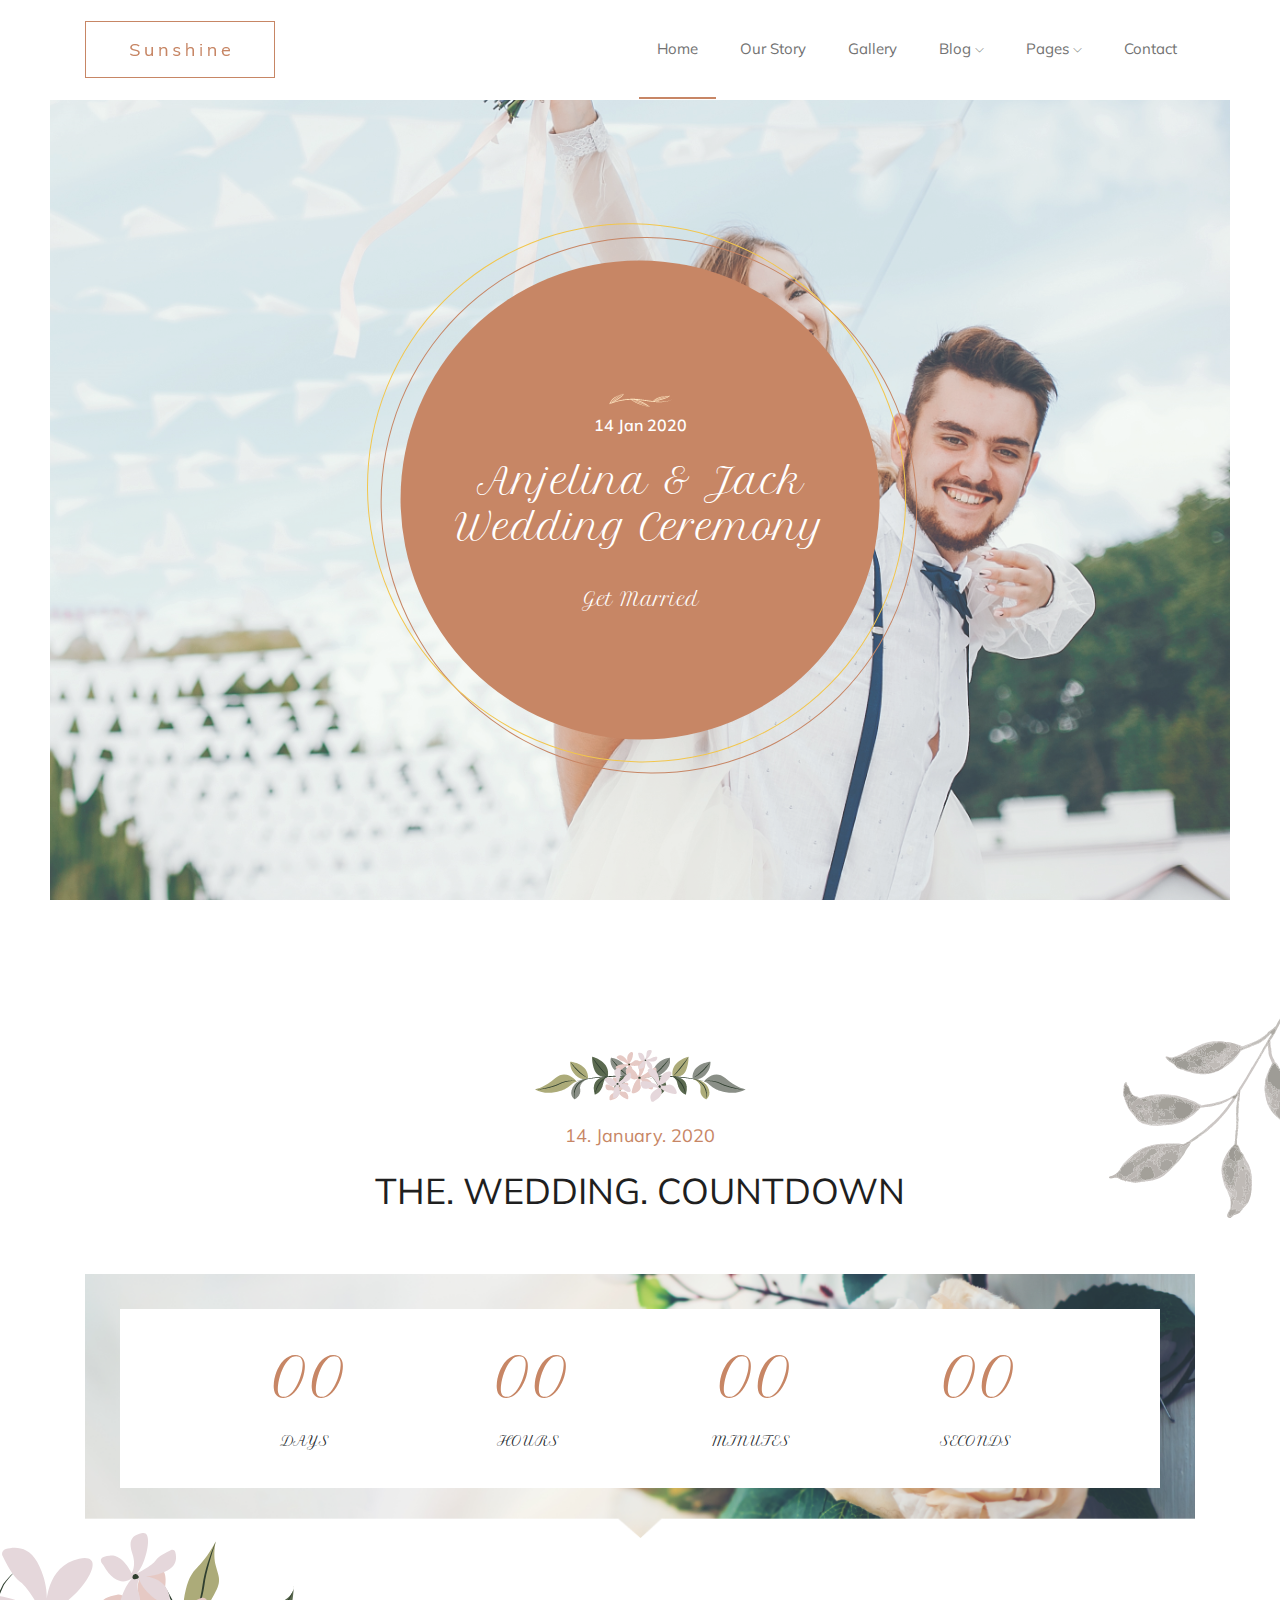
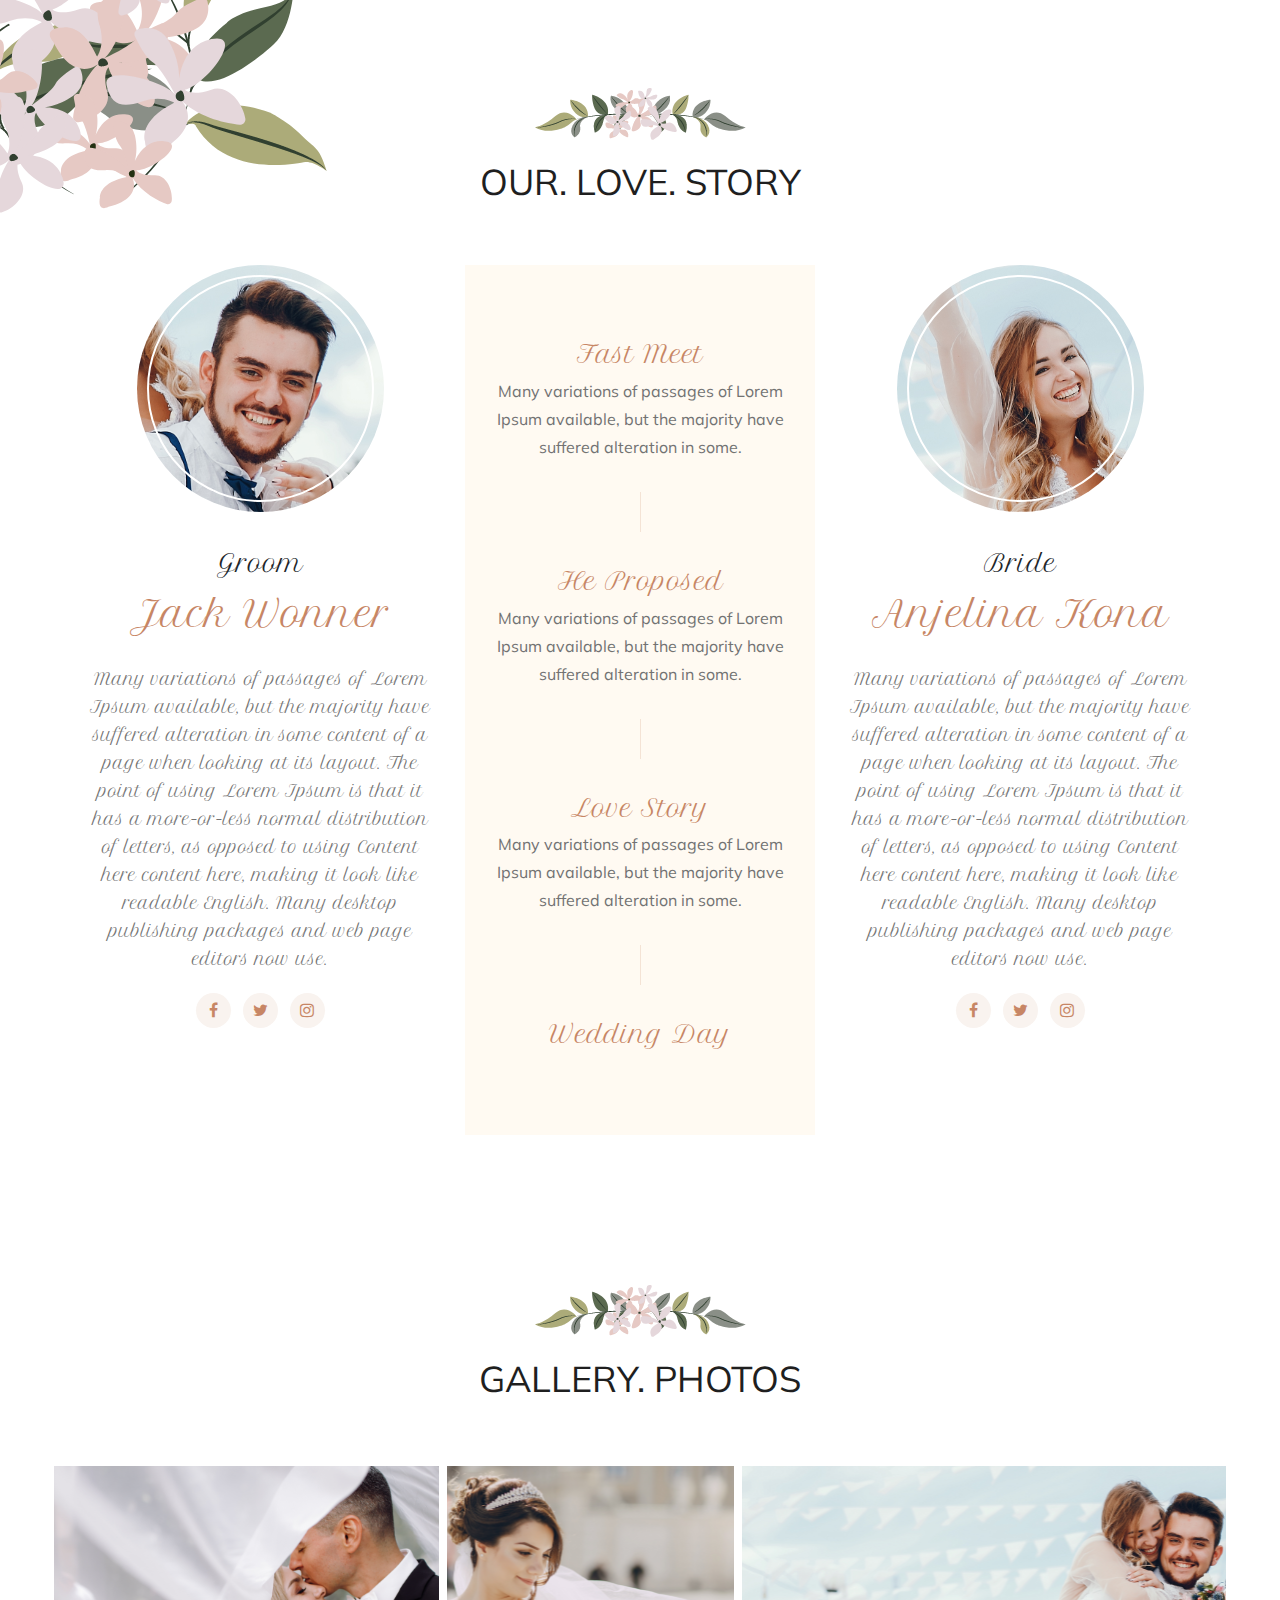
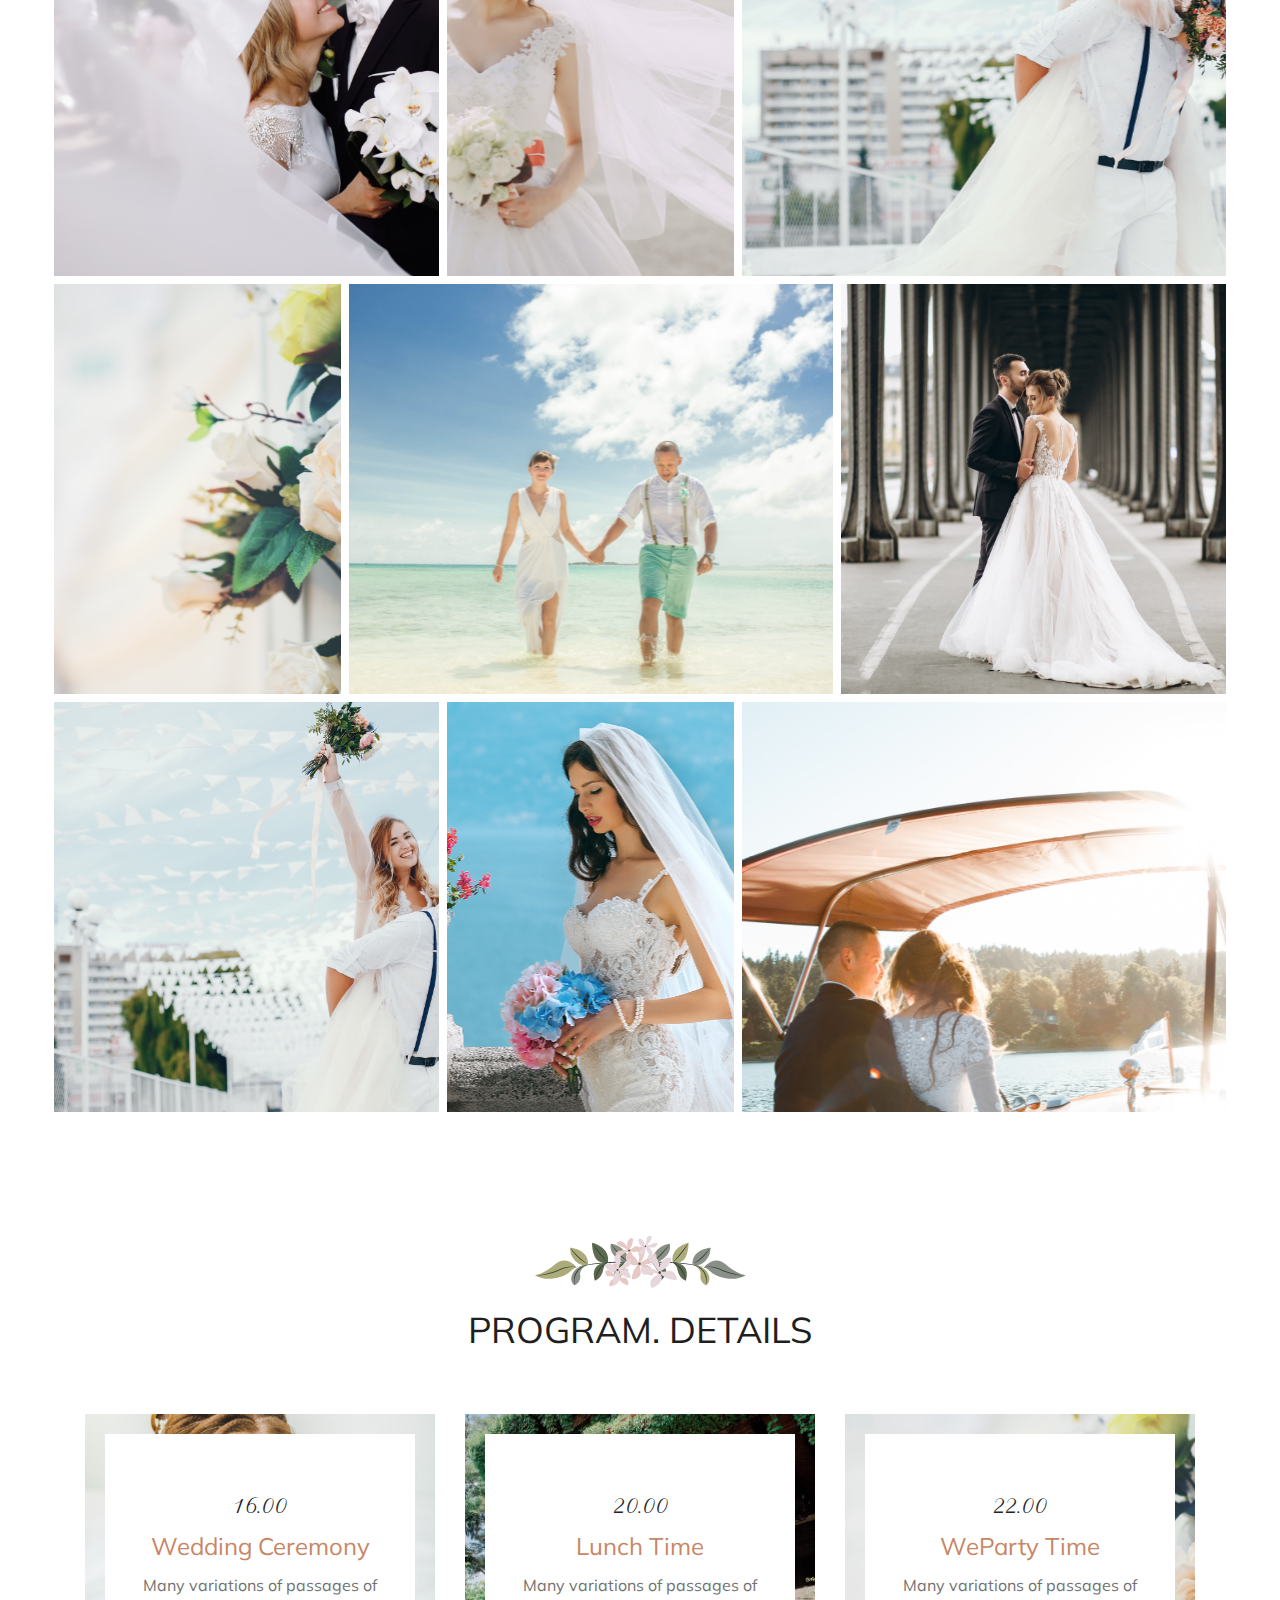
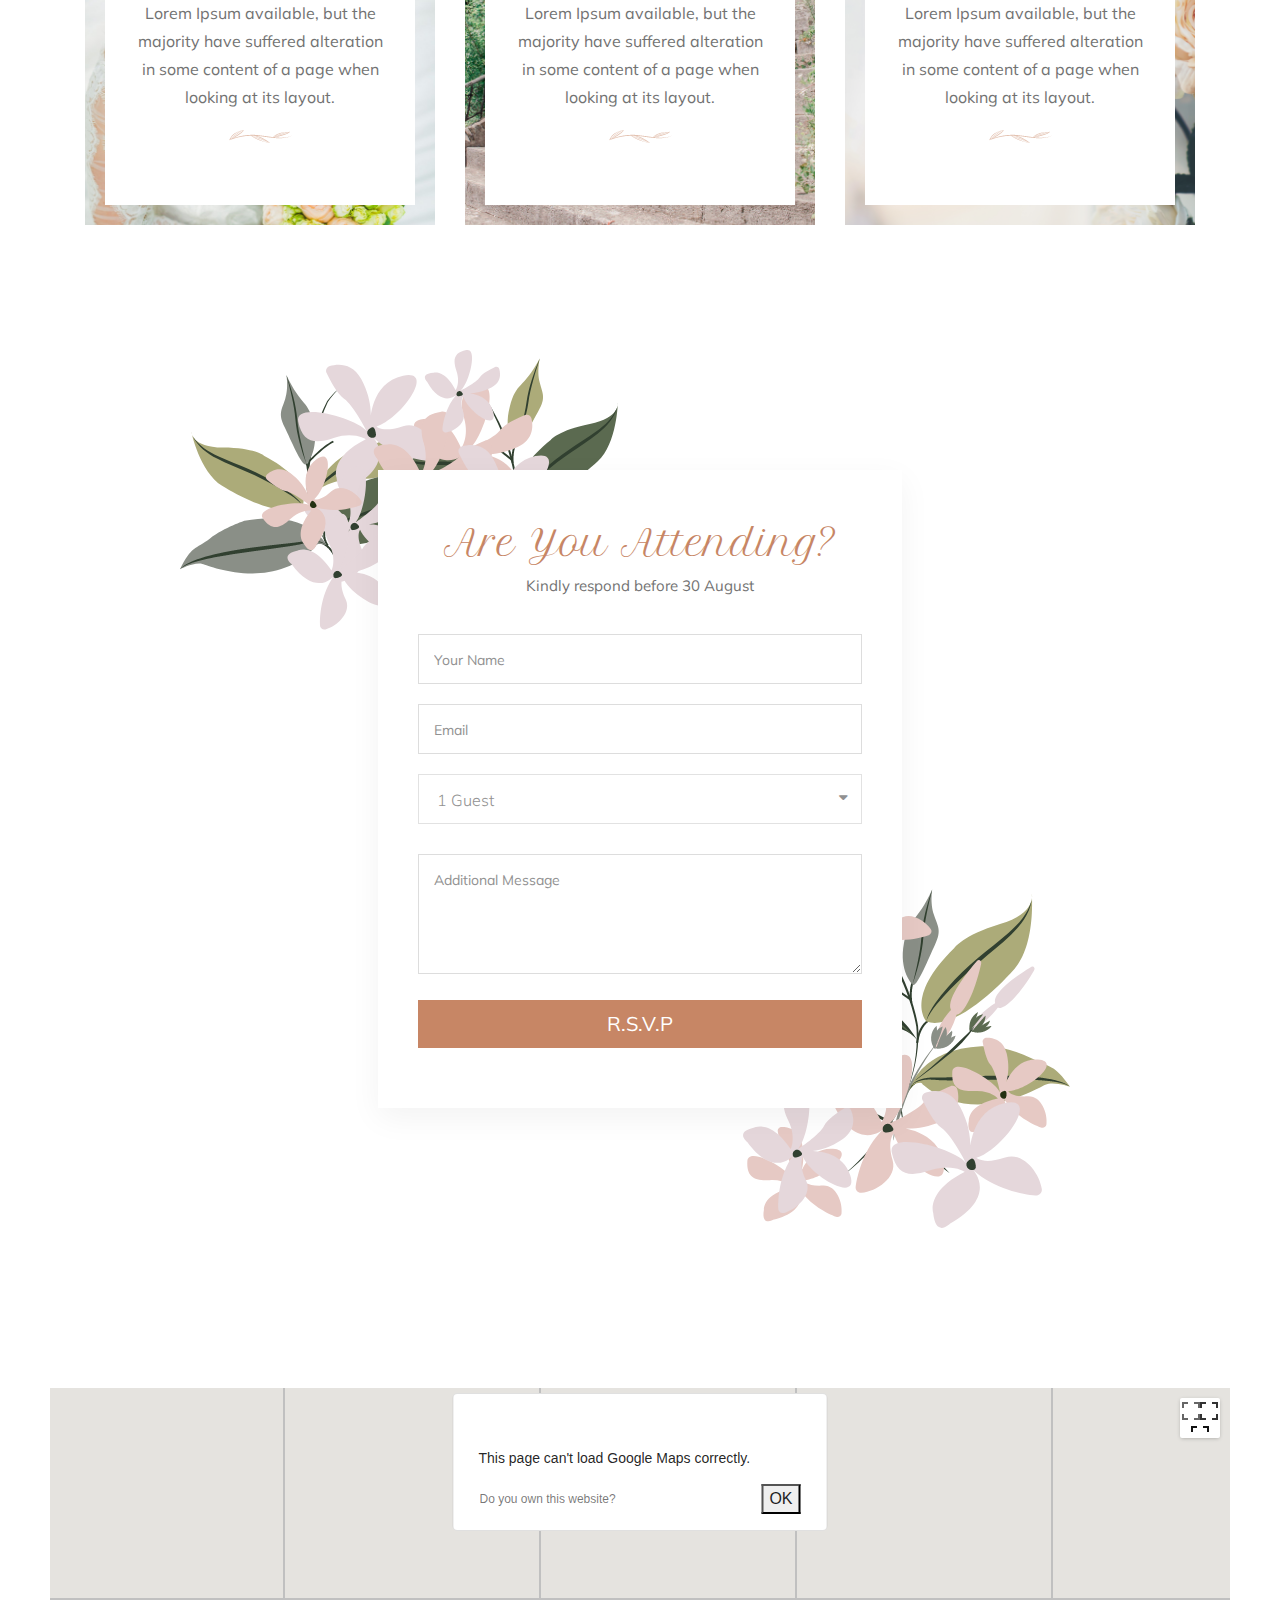
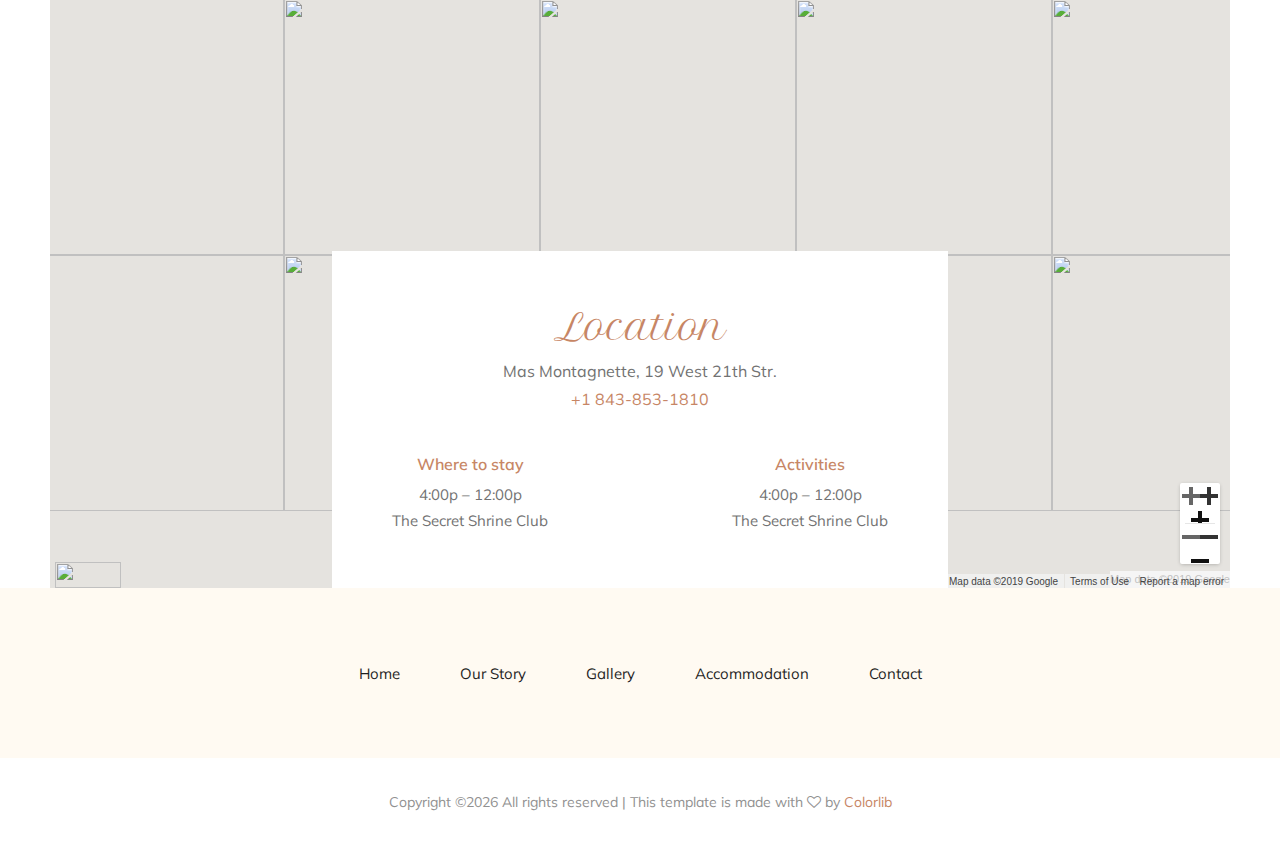
==== index.html @ 92e195aa "init" ====
<!doctype html>
<html class="no-js" lang="zxx">

<head>
    <meta charset="utf-8">
    <meta http-equiv="x-ua-compatible" content="ie=edge">
    <title>Weeding</title>
    <meta name="description" content="">
    <meta name="viewport" content="width=device-width, initial-scale=1">

    <!-- <link rel="manifest" href="site.webmanifest"> -->
    <!-- <link rel="shortcut icon" type="image/x-icon" href="img/favicon.png"> -->
    <!-- Place favicon.ico in the root directory -->

    <!-- CSS here -->
    <link rel="stylesheet" href="css/bootstrap.min.css">
    <link rel="stylesheet" href="css/owl.carousel.min.css">
    <link rel="stylesheet" href="css/magnific-popup.css">
    <link rel="stylesheet" href="css/font-awesome.min.css">
    <link rel="stylesheet" href="css/themify-icons.css">
    <link rel="stylesheet" href="css/nice-select.css">
    <link rel="stylesheet" href="css/flaticon.css">
    <link rel="stylesheet" href="css/flaticon.css">
    <link rel="stylesheet" href="css/gijgo.css">
    <link rel="stylesheet" href="css/slicknav.css">
    <link rel="stylesheet" href="css/style.css">
    <!-- <link rel="stylesheet" href="css/responsive.css"> -->
</head>

<body>
    <!--[if lte IE 9]>
            <p class="browserupgrade">You are using an <strong>outdated</strong> browser. Please <a href="https://browsehappy.com/">upgrade your browser</a> to improve your experience and security.</p>
        <![endif]-->

    <!-- header-->
    <header>
        <div class="header-area ">
            <div id="sticky-header" class="main-header-area">
                <div class="container">
                    <div class="row align-items-center">
                        <div class="col-xl-3 col-lg-3">
                            <div class="logo-img">
                                <a href="index.html">
                                    <img src="img/logo.png" alt="">
                                </a>
                            </div>
                        </div>
                        <div class="col-xl-9 col-lg-9">
                            <div class="main-menu  d-none d-lg-block">
                                <nav>
                                    <ul id="navigation">
                                        <li><a class="active" href="index.html">home</a></li>
                                        <li><a href="story.html">Our Story</a></li>
                                        <li><a href="Gallery.html">Gallery</a></li>
                                        <li><a href="#">blog <i class="ti-angle-down"></i></a>
                                            <ul class="submenu">
                                                <li><a href="blog.html">blog</a></li>
                                                <li><a href="single-blog.html">single-blog</a></li>
                                            </ul>
                                        </li>
                                        <li><a href="#">pages <i class="ti-angle-down"></i></a>
                                            <ul class="submenu">
                                                <li><a href="Accommodation.html">Accommodation</a></li>
                                                <li><a href="elements.html">elements</a></li>
                                            </ul>
                                        </li>
                                        <li><a href="contact.html">Contact</a></li>
                                    </ul>
                                </nav>
                            </div>
                        </div>
                        <div class="col-12">
                            <div class="mobile_menu d-block d-lg-none"></div>
                        </div>
                    </div>
                </div>
            </div>
        </div>
    </header>
    <!--/ header-->

    <!-- slider_area -->
    <div class="slider_area ">
        <div class="slider_area_inner slider_bg_1 overlay2">
            <div class="slider_text text-center">
                <div class="text_inner">
                    <img src="img/banner/ornaments.png" alt="">
                    <h4>14 Jan 2020</h4>
                    <h3>Anjelina & Jack <br>
                        Wedding Ceremony</h3>
                    <span>Get Married</span>
                </div>
            </div>
        </div>
    </div>
    <!--/ slider_area -->

    <!-- wedding_countdown -->
    <div class="weeding_countdown_area">
        <div class="flowaers_top d-none d-lg-block">
            <img src="img/banner/flower-top.png" alt="">
        </div>
        <div class="flowaers_bottom d-none d-lg-block">
                <img src="img/banner/flower-bottom.png" alt="">
            </div>
        <div class="container">
            <div class="row">
                <div class="col-xl-12">
                    <div class="section_title text-center">
                        <img src="img/banner/flowers.png" alt="">
                        <span>14. January. 2020</span>
                        <h3>THE. WEDDING. Countdown</h3>
                    </div>
                </div>
            </div>
            <div class="row">
                <div class="col-xl-12">
                    <div id="clock" class="countdown_area counter_bg ">
                    </div>
                </div>
            </div>
        </div>
    </div>
    <!--/ wedding_countdown -->

    <!-- our_love-story -->
    <div class="love_story_area">
        <div class="container">
            <div class="row">
                <div class="col-xl-12">
                    <div class="section_title text-center">
                        <img src="img/banner/flowers.png" alt="">
                        <h3>Our. Love. Story</h3>
                    </div>
                </div>
            </div>
            <div class="row">
                <div class="col-xl-4 col-md-6 col-lg-4">
                    <div class="single_lover_story text-center">
                        <div class="story_thumb">
                            <img src="img/story/1.png" alt="">
                        </div>
                        <span>Groom</span>
                        <h3>Jack Wonner</h3>
                        <p>Many variations of passages of Lorem Ipsum available, but the majority have suffered
                            alteration in some content of a page when looking at its layout. The point of using Lorem
                            Ipsum is that it has a more-or-less normal distribution of letters, as opposed to using
                            Content here content here, making it look like readable English. Many desktop publishing
                            packages and web page editors now use.</p>
                        <div class="social_links">
                            <ul>
                                <li><a href="#"> <i class="fa fa-facebook"></i> </a></li>
                                <li><a href="#"> <i class="fa fa-twitter"></i> </a></li>
                                <li><a href="#"> <i class="fa fa-instagram"></i> </a></li>
                            </ul>
                        </div>
                    </div>
                </div>
                <div class="col-xl-4 col-md-6 col-lg-4">
                    <div class="weding_time_line text-center">
                        <div class="single_time_line">
                            <h3>Fast Meet</h3>
                            <p>Many variations of passages of Lorem Ipsum available, but the majority have suffered
                                alteration in some.</p>
                        </div>
                        <div class="single_time_line">
                            <h3>He Proposed</h3>
                            <p>Many variations of passages of Lorem Ipsum available, but the majority have suffered
                                alteration in some.</p>
                        </div>
                        <div class="single_time_line">
                            <h3>Love Story</h3>
                            <p>Many variations of passages of Lorem Ipsum available, but the majority have suffered
                                alteration in some.</p>
                        </div>
                        <div class="single_time_line">
                            <h3>Wedding Day</h3>
                        </div>
                    </div>
                </div>
                <div class="col-xl-4 col-lg-4">
                    <div class="single_lover_story text-center">
                        <div class="story_thumb">
                            <img src="img/story/2.png" alt="">
                        </div>
                        <span>Bride</span>
                        <h3>Anjelina Kona</h3>
                        <p>Many variations of passages of Lorem Ipsum available, but the majority have suffered
                            alteration in some content of a page when looking at its layout. The point of using Lorem
                            Ipsum is that it has a more-or-less normal distribution of letters, as opposed to using
                            Content here content here, making it look like readable English. Many desktop publishing
                            packages and web page editors now use.</p>
                        <div class="social_links">
                            <ul>
                                <li><a href="#"> <i class="fa fa-facebook"></i> </a></li>
                                <li><a href="#"> <i class="fa fa-twitter"></i> </a></li>
                                <li><a href="#"> <i class="fa fa-instagram"></i> </a></li>
                            </ul>
                        </div>
                    </div>
                </div>
            </div>
        </div>
    </div>
    <!--/ our_love-story -->

    <!-- gallery_area  -->
    <div class="gallery_area">
        <div class="container">
            <div class="row">
                <div class="col-xl-12">
                    <div class="section_title text-center">
                        <img src="img/banner/flowers.png" alt="">
                        <h3>Gallery.  Photos</h3>
                    </div>
                </div>
            </div>
        </div>
        <div class="container-fluid p-0">
            <div class="row grid no-gutters">
                <div class="col-xl-4 col-md-6 col-lg-6 grid-item">
                    <div class="single_gallery gallery_imag_1">
                        <a class="popup-image" href="img/gallery/1.png">
                        </a>
                    </div>
                </div>
                <div class="col-xl-3 col-md-6 col-lg-6 grid-item">
                    <div class="single_gallery gallery_imag_2">
                        <a class="popup-image" href="img/gallery/2.png">
                        </a>
                    </div>
                </div>
                <div class="col-xl-5 col-md-6 col-lg-6 grid-item">
                    <div class="single_gallery gallery_imag_3">
                        <a class="popup-image" href="img/gallery/3.png">
                        </a>
                    </div>
                </div>
                <div class="col-xl-3 col-md-6 col-lg-6 grid-item">
                    <div class="single_gallery gallery_imag_4">
                        <a class="popup-image" href="img/gallery/4.png">
                        </a>
                    </div>
                </div>
                <div class="col-xl-5 col-md-6 col-lg-6 grid-item">
                    <div class="single_gallery gallery_imag_5">
                        <a class="popup-image" href="img/gallery/5.png">
                        </a>
                    </div>
                </div>
                <div class="col-xl-4 col-md-6 col-lg-6 grid-item">
                    <div class="single_gallery gallery_imag_6">
                        <a class="popup-image" href="img/gallery/6.png">
                        </a>
                    </div>
                </div>
                <div class="col-xl-4 col-md-6 col-lg-6 grid-item">
                    <div class="single_gallery gallery_imag_7">
                        <a class="popup-image" href="img/gallery/7.png">
                        </a>
                    </div>
                </div>
                <div class="col-xl-3 col-md-6 col-lg-6 grid-item">
                    <div class="single_gallery gallery_imag_8">
                        <a class="popup-image" href="img/gallery/8.png">
                        </a>
                    </div>
                </div>
                <div class="col-xl-5 col-md-6 col-lg-6 grid-item">
                    <div class="single_gallery gallery_imag_9">
                        <a class="popup-image" href="img/gallery/9.png"></a>
                    </div>
                </div>
            </div>
            <!-- <div class="grid row">
                <div class="single_image grid-item">
                    <img src="img/gallery/1.png" alt="">
                </div><div class="single_image grid-item">
                    <img src="img/gallery/2.png" alt="">
                </div><div class="single_image grid-item">
                    <img src="img/gallery/3.png" alt="">
                </div>
            </div> -->
        
        
        </div>
    </div>
    <!--/ gallery_area  -->

    <!-- program_details -->
    <div class="program_details_area">
        <div class="container">
            <div class="row">
                <div class="col-xl-12">
                    <div class="section_title text-center">
                        <img src="img/banner/flowers.png" alt="">
                        <h3>Program. Details</h3>
                    </div>
                </div>
            </div>
            <div class="row">
                <div class="col-xl-4 col-lg-4">
                    <div class="single_program program_bg_1 text-center">
                        <div class="program_inner ">
                            <span>
                                16.00
                            </span>
                            <h3>Wedding Ceremony</h3>
                            <p>Many variations of passages of Lorem Ipsum available, but the majority have suffered
                                alteration in some content of a page when looking at its layout. </p>
                            <img src="img/program_details/ornaments.png" alt="">
                        </div>
                    </div>
                </div>
                <div class="col-xl-4 col-lg-4">
                    <div class="single_program program_bg_2 text-center">
                        <div class="program_inner ">
                            <span>
                                20.00
                            </span>
                            <h3>Lunch Time</h3>
                            <p>Many variations of passages of Lorem Ipsum available, but the majority have suffered
                                alteration in some content of a page when looking at its layout. </p>
                            <img src="img/program_details/ornaments.png" alt="">
                        </div>
                    </div>
                </div>
                <div class="col-xl-4 col-lg-4">
                    <div class="single_program program_bg_3 text-center">
                        <div class="program_inner ">
                            <span>
                                22.00
                            </span>
                            <h3>WeParty Time</h3>
                            <p>Many variations of passages of Lorem Ipsum available, but the majority have suffered
                                alteration in some content of a page when looking at its layout. </p>
                            <img src="img/program_details/ornaments.png" alt="">
                        </div>
                    </div>
                </div>
            </div>
        </div>
    </div>
    <!--/ program_details -->

    <!-- attend_area -->
    <div class="attending_area">
        <div class="container">
            <div class="row">
                <div class="col-xl-10 offset-xl-1 col-lg-10 offset-lg-1">
                    <div class="main_attending_area">
                        <div class="flower_1 d-none d-lg-block">
                            <img src="img/appointment/flower-top.png" alt="">
                        </div>
                        <div class="flower_2 d-none d-lg-block">
                            <img src="img/appointment/flower-bottom.png" alt="">
                        </div>
                        <div class="row justify-content-center">
                            <div class="col-xl-7 col-lg-8">
                                <div class="popup_box ">
                                    <div class="popup_inner">
                                        <div class="form_heading text-center">
                                            <h3>Are You Attending?</h3>
                                            <p>Kindly respond before 30 August</p>
                                        </div>
                                        <form action="#">
                                            <div class="row">
                                                <div class="col-xl-12">
                                                    <input type="text" placeholder="Your Name">
                                                </div>
                                                <div class="col-xl-12">
                                                    <input type="text" placeholder="Email">
                                                </div>
                                                <div class="col-xl-12">
                                                    <select class="form-select wide" id="default-select" class="">
                                                        <option data-display="1 Guest">1 Guest</option>
                                                        <option value="1">2 Guest</option>
                                                        <option value="2">3 Guest</option>
                                                        <option value="3">4 Guest</option>
                                                    </select>
                                                </div>
                                                <div class="col-xl-12">
                                                    <textarea placeholder="Additional Message"></textarea>
                                                </div>
                                                <div class="col-xl-12">
                                                    <button type="submit" class="boxed_btn3">R.S.V.P</button>
                                                </div>
                                            </div>
                                        </form>
                                    </div>
                                </div>
                            </div>
                        </div>
                    </div>
                </div>
            </div>
        </div>
    </div>
    <!-- / attend_area -->

<!-- ================ contact section start ================= -->
<section class="location_area">
    <div class="location_info">
        <div class="location_inner">
            <div class="location_top text-center">
                    <h3>Location</h3>
                    <p>Mas Montagnette, 19 West 21th Str.  <br>
                            <span>+1 843-853-1810</span> </p>
            </div>
            <div class="address_info d-flex justify-content-between">
                <div class="single_address text-center">
                    <h4>Where to stay</h4>
                    <p>4:00p – 12:00p <br>
                            The Secret Shrine Club</p>
                </div>
                <div class="single_address text-center">
                    <h4>Activities</h4>
                    <p>4:00p – 12:00p <br>
                            The Secret Shrine Club</p>
                </div>
            </div>
        </div>
    </div>
    <div class="container-fluid p-0">
        <div class="d-none d-sm-block">
            <div id="map" style="height: 480px; position: relative; overflow: hidden;"><div style="height: 100%; width: 100%; position: absolute; top: 0px; left: 0px; background-color: rgb(229, 227, 223);"><div class="gm-style" style="position: absolute; z-index: 0; left: 0px; top: 0px; height: 100%; width: 100%; padding: 0px; border-width: 0px; margin: 0px;"><div tabindex="0" style="position: absolute; z-index: 0; left: 0px; top: 0px; height: 100%; width: 100%; padding: 0px; border-width: 0px; margin: 0px; cursor: url(&quot;https://maps.gstatic.com/mapfiles/openhand_8_8.cur&quot;), default; touch-action: pan-x pan-y;"><div style="z-index: 1; position: absolute; left: 50%; top: 50%; width: 100%; transform: translate(0px, 0px);"><div style="position: absolute; left: 0px; top: 0px; z-index: 100; width: 100%;"><div style="position: absolute; left: 0px; top: 0px; z-index: 0;"><div style="position: absolute; z-index: 991; transform: matrix(1, 0, 0, 1, -100, -189);"><div style="position: absolute; left: 0px; top: 0px; width: 256px; height: 256px;"><div style="width: 256px; height: 256px;"></div></div><div style="position: absolute; left: -256px; top: 0px; width: 256px; height: 256px;"><div style="width: 256px; height: 256px;"></div></div><div style="position: absolute; left: -256px; top: -256px; width: 256px; height: 256px;"><div style="width: 256px; height: 256px;"></div></div><div style="position: absolute; left: 0px; top: -256px; width: 256px; height: 256px;"><div style="width: 256px; height: 256px;"></div></div><div style="position: absolute; left: 256px; top: -256px; width: 256px; height: 256px;"><div style="width: 256px; height: 256px;"></div></div><div style="position: absolute; left: 256px; top: 0px; width: 256px; height: 256px;"><div style="width: 256px; height: 256px;"></div></div><div style="position: absolute; left: 256px; top: 256px; width: 256px; height: 256px;"><div style="width: 256px; height: 256px;"></div></div><div style="position: absolute; left: 0px; top: 256px; width: 256px; height: 256px;"><div style="width: 256px; height: 256px;"></div></div><div style="position: absolute; left: -256px; top: 256px; width: 256px; height: 256px;"><div style="width: 256px; height: 256px;"></div></div><div style="position: absolute; left: -512px; top: 256px; width: 256px; height: 256px;"><div style="width: 256px; height: 256px;"></div></div><div style="position: absolute; left: -512px; top: 0px; width: 256px; height: 256px;"><div style="width: 256px; height: 256px;"></div></div><div style="position: absolute; left: -512px; top: -256px; width: 256px; height: 256px;"><div style="width: 256px; height: 256px;"></div></div><div style="position: absolute; left: 512px; top: -256px; width: 256px; height: 256px;"><div style="width: 256px; height: 256px;"></div></div><div style="position: absolute; left: 512px; top: 0px; width: 256px; height: 256px;"><div style="width: 256px; height: 256px;"></div></div><div style="position: absolute; left: 512px; top: 256px; width: 256px; height: 256px;"><div style="width: 256px; height: 256px;"></div></div></div></div></div><div style="position: absolute; left: 0px; top: 0px; z-index: 101; width: 100%;"></div><div style="position: absolute; left: 0px; top: 0px; z-index: 102; width: 100%;"></div><div style="position: absolute; left: 0px; top: 0px; z-index: 103; width: 100%;"><div style="position: absolute; left: 0px; top: 0px; z-index: -1;"><div style="position: absolute; z-index: 991; transform: matrix(1, 0, 0, 1, -100, -189);"><div style="width: 256px; height: 256px; overflow: hidden; position: absolute; left: 0px; top: 0px;"></div><div style="width: 256px; height: 256px; overflow: hidden; position: absolute; left: -256px; top: 0px;"></div><div style="width: 256px; height: 256px; overflow: hidden; position: absolute; left: -256px; top: -256px;"></div><div style="width: 256px; height: 256px; overflow: hidden; position: absolute; left: 0px; top: -256px;"></div><div style="width: 256px; height: 256px; overflow: hidden; position: absolute; left: 256px; top: -256px;"></div><div style="width: 256px; height: 256px; overflow: hidden; position: absolute; left: 256px; top: 0px;"></div><div style="width: 256px; height: 256px; overflow: hidden; position: absolute; left: 256px; top: 256px;"></div><div style="width: 256px; height: 256px; overflow: hidden; position: absolute; left: 0px; top: 256px;"></div><div style="width: 256px; height: 256px; overflow: hidden; position: absolute; left: -256px; top: 256px;"></div><div style="width: 256px; height: 256px; overflow: hidden; position: absolute; left: -512px; top: 256px;"></div><div style="width: 256px; height: 256px; overflow: hidden; position: absolute; left: -512px; top: 0px;"></div><div style="width: 256px; height: 256px; overflow: hidden; position: absolute; left: -512px; top: -256px;"></div><div style="width: 256px; height: 256px; overflow: hidden; position: absolute; left: 512px; top: -256px;"></div><div style="width: 256px; height: 256px; overflow: hidden; position: absolute; left: 512px; top: 0px;"></div><div style="width: 256px; height: 256px; overflow: hidden; position: absolute; left: 512px; top: 256px;"></div></div></div></div><div style="position: absolute; left: 0px; top: 0px; z-index: 0;"><div style="position: absolute; z-index: 991; transform: matrix(1, 0, 0, 1, -100, -189);"><div style="position: absolute; left: 0px; top: 0px; width: 256px; height: 256px; transition: opacity 200ms linear 0s;"><img draggable="false" alt="" role="presentation" src="https://maps.googleapis.com/maps/vt?pb=!1m5!1m4!1i9!2i470!3i302!4i256!2m3!1e0!2sm!3i476185792!2m3!1e2!6m1!3e5!3m14!2sen-US!3sUS!5e18!12m1!1e68!12m3!1e37!2m1!1ssmartmaps!12m4!1e26!2m2!1sstyles!2zcC5zOi02MHxwLmw6LTYw!4e0&amp;key=AIzaSyDpfS1oRGreGSBU5HHjMmQ3o5NLw7VdJ6I&amp;token=70038" style="width: 256px; height: 256px; user-select: none; border: 0px; padding: 0px; margin: 0px; max-width: none;"></div><div style="position: absolute; left: 256px; top: 0px; width: 256px; height: 256px; transition: opacity 200ms linear 0s;"><img draggable="false" alt="" role="presentation" src="https://maps.googleapis.com/maps/vt?pb=!1m5!1m4!1i9!2i471!3i302!4i256!2m3!1e0!2sm!3i476185840!2m3!1e2!6m1!3e5!3m14!2sen-US!3sUS!5e18!12m1!1e68!12m3!1e37!2m1!1ssmartmaps!12m4!1e26!2m2!1sstyles!2zcC5zOi02MHxwLmw6LTYw!4e0&amp;key=AIzaSyDpfS1oRGreGSBU5HHjMmQ3o5NLw7VdJ6I&amp;token=84496" style="width: 256px; height: 256px; user-select: none; border: 0px; padding: 0px; margin: 0px; max-width: none;"></div><div style="position: absolute; left: 256px; top: 256px; width: 256px; height: 256px; transition: opacity 200ms linear 0s;"><img draggable="false" alt="" role="presentation" src="https://maps.googleapis.com/maps/vt?pb=!1m5!1m4!1i9!2i471!3i303!4i256!2m3!1e0!2sm!3i476185840!2m3!1e2!6m1!3e5!3m14!2sen-US!3sUS!5e18!12m1!1e68!12m3!1e37!2m1!1ssmartmaps!12m4!1e26!2m2!1sstyles!2zcC5zOi02MHxwLmw6LTYw!4e0&amp;key=AIzaSyDpfS1oRGreGSBU5HHjMmQ3o5NLw7VdJ6I&amp;token=107953" style="width: 256px; height: 256px; user-select: none; border: 0px; padding: 0px; margin: 0px; max-width: none;"></div><div style="position: absolute; left: 0px; top: 256px; width: 256px; height: 256px; transition: opacity 200ms linear 0s;"><img draggable="false" alt="" role="presentation" src="https://maps.googleapis.com/maps/vt?pb=!1m5!1m4!1i9!2i470!3i303!4i256!2m3!1e0!2sm!3i476185792!2m3!1e2!6m1!3e5!3m14!2sen-US!3sUS!5e18!12m1!1e68!12m3!1e37!2m1!1ssmartmaps!12m4!1e26!2m2!1sstyles!2zcC5zOi02MHxwLmw6LTYw!4e0&amp;key=AIzaSyDpfS1oRGreGSBU5HHjMmQ3o5NLw7VdJ6I&amp;token=93495" style="width: 256px; height: 256px; user-select: none; border: 0px; padding: 0px; margin: 0px; max-width: none;"></div><div style="position: absolute; left: -256px; top: 256px; width: 256px; height: 256px; transition: opacity 200ms linear 0s;"><img draggable="false" alt="" role="presentation" src="https://maps.googleapis.com/maps/vt?pb=!1m5!1m4!1i9!2i469!3i303!4i256!2m3!1e0!2sm!3i476185792!2m3!1e2!6m1!3e5!3m14!2sen-US!3sUS!5e18!12m1!1e68!12m3!1e37!2m1!1ssmartmaps!12m4!1e26!2m2!1sstyles!2zcC5zOi02MHxwLmw6LTYw!4e0&amp;key=AIzaSyDpfS1oRGreGSBU5HHjMmQ3o5NLw7VdJ6I&amp;token=85128" style="width: 256px; height: 256px; user-select: none; border: 0px; padding: 0px; margin: 0px; max-width: none;"></div><div style="position: absolute; left: -512px; top: 256px; width: 256px; height: 256px; transition: opacity 200ms linear 0s;"><img draggable="false" alt="" role="presentation" src="https://maps.googleapis.com/maps/vt?pb=!1m5!1m4!1i9!2i468!3i303!4i256!2m3!1e0!2sm!3i476185504!2m3!1e2!6m1!3e5!3m14!2sen-US!3sUS!5e18!12m1!1e68!12m3!1e37!2m1!1ssmartmaps!12m4!1e26!2m2!1sstyles!2zcC5zOi02MHxwLmw6LTYw!4e0&amp;key=AIzaSyDpfS1oRGreGSBU5HHjMmQ3o5NLw7VdJ6I&amp;token=46831" style="width: 256px; height: 256px; user-select: none; border: 0px; padding: 0px; margin: 0px; max-width: none;"></div><div style="position: absolute; left: -512px; top: 0px; width: 256px; height: 256px; transition: opacity 200ms linear 0s;"><img draggable="false" alt="" role="presentation" src="https://maps.googleapis.com/maps/vt?pb=!1m5!1m4!1i9!2i468!3i302!4i256!2m3!1e0!2sm!3i476184952!2m3!1e2!6m1!3e5!3m14!2sen-US!3sUS!5e18!12m1!1e68!12m3!1e37!2m1!1ssmartmaps!12m4!1e26!2m2!1sstyles!2zcC5zOi02MHxwLmw6LTYw!4e0&amp;key=AIzaSyDpfS1oRGreGSBU5HHjMmQ3o5NLw7VdJ6I&amp;token=10814" style="width: 256px; height: 256px; user-select: none; border: 0px; padding: 0px; margin: 0px; max-width: none;"></div><div style="position: absolute; left: -512px; top: -256px; width: 256px; height: 256px; transition: opacity 200ms linear 0s;"><img draggable="false" alt="" role="presentation" src="https://maps.googleapis.com/maps/vt?pb=!1m5!1m4!1i9!2i468!3i301!4i256!2m3!1e0!2sm!3i476184952!2m3!1e2!6m1!3e5!3m14!2sen-US!3sUS!5e18!12m1!1e68!12m3!1e37!2m1!1ssmartmaps!12m4!1e26!2m2!1sstyles!2zcC5zOi02MHxwLmw6LTYw!4e0&amp;key=AIzaSyDpfS1oRGreGSBU5HHjMmQ3o5NLw7VdJ6I&amp;token=118428" style="width: 256px; height: 256px; user-select: none; border: 0px; padding: 0px; margin: 0px; max-width: none;"></div><div style="position: absolute; left: 512px; top: -256px; width: 256px; height: 256px; transition: opacity 200ms linear 0s;"><img draggable="false" alt="" role="presentation" src="https://maps.googleapis.com/maps/vt?pb=!1m5!1m4!1i9!2i472!3i301!4i256!2m3!1e0!2sm!3i476185636!2m3!1e2!6m1!3e5!3m14!2sen-US!3sUS!5e18!12m1!1e68!12m3!1e37!2m1!1ssmartmaps!12m4!1e26!2m2!1sstyles!2zcC5zOi02MHxwLmw6LTYw!4e0&amp;key=AIzaSyDpfS1oRGreGSBU5HHjMmQ3o5NLw7VdJ6I&amp;token=43995" style="width: 256px; height: 256px; user-select: none; border: 0px; padding: 0px; margin: 0px; max-width: none;"></div><div style="position: absolute; left: 512px; top: 0px; width: 256px; height: 256px; transition: opacity 200ms linear 0s;"><img draggable="false" alt="" role="presentation" src="https://maps.googleapis.com/maps/vt?pb=!1m5!1m4!1i9!2i472!3i302!4i256!2m3!1e0!2sm!3i476185840!2m3!1e2!6m1!3e5!3m14!2sen-US!3sUS!5e18!12m1!1e68!12m3!1e37!2m1!1ssmartmaps!12m4!1e26!2m2!1sstyles!2zcC5zOi02MHxwLmw6LTYw!4e0&amp;key=AIzaSyDpfS1oRGreGSBU5HHjMmQ3o5NLw7VdJ6I&amp;token=905" style="width: 256px; height: 256px; user-select: none; border: 0px; padding: 0px; margin: 0px; max-width: none;"></div><div style="position: absolute; left: 512px; top: 256px; width: 256px; height: 256px; transition: opacity 200ms linear 0s;"><img draggable="false" alt="" role="presentation" src="https://maps.googleapis.com/maps/vt?pb=!1m5!1m4!1i9!2i472!3i303!4i256!2m3!1e0!2sm!3i476185840!2m3!1e2!6m1!3e5!3m14!2sen-US!3sUS!5e18!12m1!1e68!12m3!1e37!2m1!1ssmartmaps!12m4!1e26!2m2!1sstyles!2zcC5zOi02MHxwLmw6LTYw!4e0&amp;key=AIzaSyDpfS1oRGreGSBU5HHjMmQ3o5NLw7VdJ6I&amp;token=24362" style="width: 256px; height: 256px; user-select: none; border: 0px; padding: 0px; margin: 0px; max-width: none;"></div><div style="position: absolute; left: -256px; top: 0px; width: 256px; height: 256px; transition: opacity 200ms linear 0s;"><img draggable="false" alt="" role="presentation" src="https://maps.googleapis.com/maps/vt?pb=!1m5!1m4!1i9!2i469!3i302!4i256!2m3!1e0!2sm!3i476185792!2m3!1e2!6m1!3e5!3m14!2sen-US!3sUS!5e18!12m1!1e68!12m3!1e37!2m1!1ssmartmaps!12m4!1e26!2m2!1sstyles!2zcC5zOi02MHxwLmw6LTYw!4e0&amp;key=AIzaSyDpfS1oRGreGSBU5HHjMmQ3o5NLw7VdJ6I&amp;token=61671" style="width: 256px; height: 256px; user-select: none; border: 0px; padding: 0px; margin: 0px; max-width: none;"></div><div style="position: absolute; left: -256px; top: -256px; width: 256px; height: 256px; transition: opacity 200ms linear 0s;"><img draggable="false" alt="" role="presentation" src="https://maps.googleapis.com/maps/vt?pb=!1m5!1m4!1i9!2i469!3i301!4i256!2m3!1e0!2sm!3i476185792!2m3!1e2!6m1!3e5!3m14!2sen-US!3sUS!5e18!12m1!1e68!12m3!1e37!2m1!1ssmartmaps!12m4!1e26!2m2!1sstyles!2zcC5zOi02MHxwLmw6LTYw!4e0&amp;key=AIzaSyDpfS1oRGreGSBU5HHjMmQ3o5NLw7VdJ6I&amp;token=38214" style="width: 256px; height: 256px; user-select: none; border: 0px; padding: 0px; margin: 0px; max-width: none;"></div><div style="position: absolute; left: 0px; top: -256px; width: 256px; height: 256px; transition: opacity 200ms linear 0s;"><img draggable="false" alt="" role="presentation" src="https://maps.googleapis.com/maps/vt?pb=!1m5!1m4!1i9!2i470!3i301!4i256!2m3!1e0!2sm!3i476185792!2m3!1e2!6m1!3e5!3m14!2sen-US!3sUS!5e18!12m1!1e68!12m3!1e37!2m1!1ssmartmaps!12m4!1e26!2m2!1sstyles!2zcC5zOi02MHxwLmw6LTYw!4e0&amp;key=AIzaSyDpfS1oRGreGSBU5HHjMmQ3o5NLw7VdJ6I&amp;token=46581" style="width: 256px; height: 256px; user-select: none; border: 0px; padding: 0px; margin: 0px; max-width: none;"></div><div style="position: absolute; left: 256px; top: -256px; width: 256px; height: 256px; transition: opacity 200ms linear 0s;"><img draggable="false" alt="" role="presentation" src="https://maps.googleapis.com/maps/vt?pb=!1m5!1m4!1i9!2i471!3i301!4i256!2m3!1e0!2sm!3i476185792!2m3!1e2!6m1!3e5!3m14!2sen-US!3sUS!5e18!12m1!1e68!12m3!1e37!2m1!1ssmartmaps!12m4!1e26!2m2!1sstyles!2zcC5zOi02MHxwLmw6LTYw!4e0&amp;key=AIzaSyDpfS1oRGreGSBU5HHjMmQ3o5NLw7VdJ6I&amp;token=94061" style="width: 256px; height: 256px; user-select: none; border: 0px; padding: 0px; margin: 0px; max-width: none;"></div></div></div></div><div class="gm-style-pbc" style="z-index: 2; position: absolute; height: 100%; width: 100%; padding: 0px; border-width: 0px; margin: 0px; left: 0px; top: 0px; opacity: 0;"><p class="gm-style-pbt"></p></div><div style="z-index: 3; position: absolute; height: 100%; width: 100%; padding: 0px; border-width: 0px; margin: 0px; left: 0px; top: 0px; touch-action: pan-x pan-y;"><div style="z-index: 4; position: absolute; left: 50%; top: 50%; width: 100%; transform: translate(0px, 0px);"><div style="position: absolute; left: 0px; top: 0px; z-index: 104; width: 100%;"></div><div style="position: absolute; left: 0px; top: 0px; z-index: 105; width: 100%;"></div><div style="position: absolute; left: 0px; top: 0px; z-index: 106; width: 100%;"></div><div style="position: absolute; left: 0px; top: 0px; z-index: 107; width: 100%;"></div></div></div></div><iframe aria-hidden="true" frameborder="0" style="z-index: -1; position: absolute; width: 100%; height: 100%; top: 0px; left: 0px; border: none;" src="about:blank"></iframe><div style="margin-left: 5px; margin-right: 5px; z-index: 1000000; position: absolute; left: 0px; bottom: 0px;"><a target="_blank" rel="noopener" href="https://maps.google.com/maps?ll=-31.197,150.744&amp;z=9&amp;t=m&amp;hl=en-US&amp;gl=US&amp;mapclient=apiv3" title="Open this area in Google Maps (opens a new window)" style="position: static; overflow: visible; float: none; display: inline;"><div style="width: 66px; height: 26px; cursor: pointer;"><img alt="" src="https://maps.gstatic.com/mapfiles/api-3/images/google_white5.png" draggable="false" style="position: absolute; left: 0px; top: 0px; width: 66px; height: 26px; user-select: none; border: 0px; padding: 0px; margin: 0px;"></div></a></div><div style="background-color: white; padding: 15px 21px; border: 1px solid rgb(171, 171, 171); font-family: Roboto, Arial, sans-serif; color: rgb(34, 34, 34); box-sizing: border-box; box-shadow: rgba(0, 0, 0, 0.2) 0px 4px 16px; z-index: 10000002; display: none; width: 300px; height: 180px; position: absolute; left: 315px; top: 150px;"><div style="padding: 0px 0px 10px; font-size: 16px; box-sizing: border-box;">Map Data</div><div style="font-size: 13px;">Map data ©2019 Google</div><button draggable="false" title="Close" aria-label="Close" type="button" class="gm-ui-hover-effect" style="background: none; display: block; border: 0px; margin: 0px; padding: 0px; position: absolute; cursor: pointer; user-select: none; top: 0px; right: 0px; width: 37px; height: 37px;"><img src="data:image/svg+xml,%3Csvg%20xmlns%3D%22http%3A%2F%2Fwww.w3.org%2F2000%2Fsvg%22%20width%3D%2224px%22%20height%3D%2224px%22%20viewBox%3D%220%200%2024%2024%22%20fill%3D%22%23000000%22%3E%0A%20%20%20%20%3Cpath%20d%3D%22M19%206.41L17.59%205%2012%2010.59%206.41%205%205%206.41%2010.59%2012%205%2017.59%206.41%2019%2012%2013.41%2017.59%2019%2019%2017.59%2013.41%2012z%22%2F%3E%0A%20%20%20%20%3Cpath%20d%3D%22M0%200h24v24H0z%22%20fill%3D%22none%22%2F%3E%0A%3C%2Fsvg%3E%0A" style="pointer-events: none; display: block; width: 13px; height: 13px; margin: 12px;"></button></div><div class="gmnoprint" style="z-index: 1000001; position: absolute; right: 166px; bottom: 0px; width: 121px;"><div draggable="false" class="gm-style-cc" style="user-select: none; height: 14px; line-height: 14px;"><div style="opacity: 0.7; width: 100%; height: 100%; position: absolute;"><div style="width: 1px;"></div><div style="background-color: rgb(245, 245, 245); width: auto; height: 100%; margin-left: 1px;"></div></div><div style="position: relative; padding-right: 6px; padding-left: 6px; box-sizing: border-box; font-family: Roboto, Arial, sans-serif; font-size: 10px; color: rgb(68, 68, 68); white-space: nowrap; direction: ltr; text-align: right; vertical-align: middle; display: inline-block;"><a style="text-decoration: none; cursor: pointer; display: none;">Map Data</a><span>Map data ©2019 Google</span></div></div></div><div class="gmnoscreen" style="position: absolute; right: 0px; bottom: 0px;"><div style="font-family: Roboto, Arial, sans-serif; font-size: 11px; color: rgb(68, 68, 68); direction: ltr; text-align: right; background-color: rgb(245, 245, 245);">Map data ©2019 Google</div></div><div class="gmnoprint gm-style-cc" draggable="false" style="z-index: 1000001; user-select: none; height: 14px; line-height: 14px; position: absolute; right: 95px; bottom: 0px;"><div style="opacity: 0.7; width: 100%; height: 100%; position: absolute;"><div style="width: 1px;"></div><div style="background-color: rgb(245, 245, 245); width: auto; height: 100%; margin-left: 1px;"></div></div><div style="position: relative; padding-right: 6px; padding-left: 6px; box-sizing: border-box; font-family: Roboto, Arial, sans-serif; font-size: 10px; color: rgb(68, 68, 68); white-space: nowrap; direction: ltr; text-align: right; vertical-align: middle; display: inline-block;"><a href="https://www.google.com/intl/en-US_US/help/terms_maps.html" target="_blank" rel="noopener" style="text-decoration: none; cursor: pointer; color: rgb(68, 68, 68);">Terms of Use</a></div></div><button draggable="false" title="Toggle fullscreen view" aria-label="Toggle fullscreen view" type="button" class="gm-control-active gm-fullscreen-control" style="background: none rgb(255, 255, 255); border: 0px; margin: 10px; padding: 0px; position: absolute; cursor: pointer; user-select: none; border-radius: 2px; height: 40px; width: 40px; box-shadow: rgba(0, 0, 0, 0.3) 0px 1px 4px -1px; overflow: hidden; top: 0px; right: 0px;"><img src="data:image/svg+xml,%3Csvg%20xmlns%3D%22http%3A%2F%2Fwww.w3.org%2F2000%2Fsvg%22%20width%3D%2218%22%20height%3D%2218%22%20viewBox%3D%220%20018%2018%22%3E%0A%20%20%3Cpath%20fill%3D%22%23666%22%20d%3D%22M0%2C0v2v4h2V2h4V0H2H0z%20M16%2C0h-4v2h4v4h2V2V0H16z%20M16%2C16h-4v2h4h2v-2v-4h-2V16z%20M2%2C12H0v4v2h2h4v-2H2V12z%22%2F%3E%0A%3C%2Fsvg%3E%0A" style="height: 18px; width: 18px;"><img src="data:image/svg+xml,%3Csvg%20xmlns%3D%22http%3A%2F%2Fwww.w3.org%2F2000%2Fsvg%22%20width%3D%2218%22%20height%3D%2218%22%20viewBox%3D%220%200%2018%2018%22%3E%0A%20%20%3Cpath%20fill%3D%22%23333%22%20d%3D%22M0%2C0v2v4h2V2h4V0H2H0z%20M16%2C0h-4v2h4v4h2V2V0H16z%20M16%2C16h-4v2h4h2v-2v-4h-2V16z%20M2%2C12H0v4v2h2h4v-2H2V12z%22%2F%3E%0A%3C%2Fsvg%3E%0A" style="height: 18px; width: 18px;"><img src="data:image/svg+xml,%3Csvg%20xmlns%3D%22http%3A%2F%2Fwww.w3.org%2F2000%2Fsvg%22%20width%3D%2218%22%20height%3D%2218%22%20viewBox%3D%220%200%2018%2018%22%3E%0A%20%20%3Cpath%20fill%3D%22%23111%22%20d%3D%22M0%2C0v2v4h2V2h4V0H2H0z%20M16%2C0h-4v2h4v4h2V2V0H16z%20M16%2C16h-4v2h4h2v-2v-4h-2V16z%20M2%2C12H0v4v2h2h4v-2H2V12z%22%2F%3E%0A%3C%2Fsvg%3E%0A" style="height: 18px; width: 18px;"></button><div draggable="false" class="gm-style-cc" style="user-select: none; height: 14px; line-height: 14px; position: absolute; right: 0px; bottom: 0px;"><div style="opacity: 0.7; width: 100%; height: 100%; position: absolute;"><div style="width: 1px;"></div><div style="background-color: rgb(245, 245, 245); width: auto; height: 100%; margin-left: 1px;"></div></div><div style="position: relative; padding-right: 6px; padding-left: 6px; box-sizing: border-box; font-family: Roboto, Arial, sans-serif; font-size: 10px; color: rgb(68, 68, 68); white-space: nowrap; direction: ltr; text-align: right; vertical-align: middle; display: inline-block;"><a target="_blank" rel="noopener" title="Report errors in the road map or imagery to Google" href="https://www.google.com/maps/@-31.197,150.744,9z/data=!10m1!1e1!12b1?source=apiv3&amp;rapsrc=apiv3" style="font-family: Roboto, Arial, sans-serif; font-size: 10px; color: rgb(68, 68, 68); text-decoration: none; position: relative;">Report a map error</a></div></div><div class="gmnoprint gm-bundled-control gm-bundled-control-on-bottom" draggable="false" controlwidth="40" controlheight="81" style="margin: 10px; user-select: none; position: absolute; bottom: 95px; right: 40px;"><div class="gmnoprint" controlwidth="40" controlheight="81" style="position: absolute; left: 0px; top: 0px;"><div draggable="false" style="user-select: none; box-shadow: rgba(0, 0, 0, 0.3) 0px 1px 4px -1px; border-radius: 2px; cursor: pointer; background-color: rgb(255, 255, 255); width: 40px; height: 81px;"><button draggable="false" title="Zoom in" aria-label="Zoom in" type="button" class="gm-control-active" style="background: none; display: block; border: 0px; margin: 0px; padding: 0px; position: relative; cursor: pointer; user-select: none; overflow: hidden; width: 40px; height: 40px; top: 0px; left: 0px;"><img src="data:image/svg+xml,%3Csvg%20xmlns%3D%22http%3A%2F%2Fwww.w3.org%2F2000%2Fsvg%22%20width%3D%2218%22%20height%3D%2218%22%20viewBox%3D%220%200%2018%2018%22%3E%0A%20%20%3Cpolygon%20fill%3D%22%23666%22%20points%3D%2218%2C7%2011%2C7%2011%2C0%207%2C0%207%2C7%200%2C7%200%2C11%207%2C11%207%2C18%2011%2C18%2011%2C11%2018%2C11%22%2F%3E%0A%3C%2Fsvg%3E%0A" style="height: 18px; width: 18px;"><img src="data:image/svg+xml,%3Csvg%20xmlns%3D%22http%3A%2F%2Fwww.w3.org%2F2000%2Fsvg%22%20width%3D%2218%22%20height%3D%2218%22%20viewBox%3D%220%200%2018%2018%22%3E%0A%20%20%3Cpolygon%20fill%3D%22%23333%22%20points%3D%2218%2C7%2011%2C7%2011%2C0%207%2C0%207%2C7%200%2C7%200%2C11%207%2C11%207%2C18%2011%2C18%2011%2C11%2018%2C11%22%2F%3E%0A%3C%2Fsvg%3E%0A" style="height: 18px; width: 18px;"><img src="data:image/svg+xml,%3Csvg%20xmlns%3D%22http%3A%2F%2Fwww.w3.org%2F2000%2Fsvg%22%20width%3D%2218%22%20height%3D%2218%22%20viewBox%3D%220%200%2018%2018%22%3E%0A%20%20%3Cpolygon%20fill%3D%22%23111%22%20points%3D%2218%2C7%2011%2C7%2011%2C0%207%2C0%207%2C7%200%2C7%200%2C11%207%2C11%207%2C18%2011%2C18%2011%2C11%2018%2C11%22%2F%3E%0A%3C%2Fsvg%3E%0A" style="height: 18px; width: 18px;"></button><div style="position: relative; overflow: hidden; width: 30px; height: 1px; margin: 0px 5px; background-color: rgb(230, 230, 230); top: 0px;"></div><button draggable="false" title="Zoom out" aria-label="Zoom out" type="button" class="gm-control-active" style="background: none; display: block; border: 0px; margin: 0px; padding: 0px; position: relative; cursor: pointer; user-select: none; overflow: hidden; width: 40px; height: 40px; top: 0px; left: 0px;"><img src="data:image/svg+xml,%3Csvg%20xmlns%3D%22http%3A%2F%2Fwww.w3.org%2F2000%2Fsvg%22%20width%3D%2218%22%20height%3D%2218%22%20viewBox%3D%220%200%2018%2018%22%3E%0A%20%20%3Cpath%20fill%3D%22%23666%22%20d%3D%22M0%2C7h18v4H0V7z%22%2F%3E%0A%3C%2Fsvg%3E%0A" style="height: 18px; width: 18px;"><img src="data:image/svg+xml,%3Csvg%20xmlns%3D%22http%3A%2F%2Fwww.w3.org%2F2000%2Fsvg%22%20width%3D%2218%22%20height%3D%2218%22%20viewBox%3D%220%200%2018%2018%22%3E%0A%20%20%3Cpath%20fill%3D%22%23333%22%20d%3D%22M0%2C7h18v4H0V7z%22%2F%3E%0A%3C%2Fsvg%3E%0A" style="height: 18px; width: 18px;"><img src="data:image/svg+xml,%3Csvg%20xmlns%3D%22http%3A%2F%2Fwww.w3.org%2F2000%2Fsvg%22%20width%3D%2218%22%20height%3D%2218%22%20viewBox%3D%220%200%2018%2018%22%3E%0A%20%20%3Cpath%20fill%3D%22%23111%22%20d%3D%22M0%2C7h18v4H0V7z%22%2F%3E%0A%3C%2Fsvg%3E%0A" style="height: 18px; width: 18px;"></button></div></div><div class="gmnoprint" controlwidth="40" controlheight="40" style="display: none; position: absolute;"><div style="width: 40px; height: 40px;"><button draggable="false" title="Rotate map 90 degrees" aria-label="Rotate map 90 degrees" type="button" class="gm-control-active" style="background: none rgb(255, 255, 255); display: none; border: 0px; margin: 0px 0px 32px; padding: 0px; position: relative; cursor: pointer; user-select: none; width: 40px; height: 40px; top: 0px; left: 0px; overflow: hidden; box-shadow: rgba(0, 0, 0, 0.3) 0px 1px 4px -1px; border-radius: 2px;"><img src="data:image/svg+xml,%3Csvg%20xmlns%3D%22http%3A%2F%2Fwww.w3.org%2F2000%2Fsvg%22%20width%3D%2224%22%20height%3D%2222%22%20viewBox%3D%220%200%2024%2022%22%3E%0A%20%20%3Cpath%20fill%3D%22%23666%22%20fill-rule%3D%22evenodd%22%20d%3D%22M20%2010c0-5.52-4.48-10-10-10s-10%204.48-10%2010v5h5v-5c0-2.76%202.24-5%205-5s5%202.24%205%205v5h-4l6.5%207%206.5-7h-4v-5z%22%20clip-rule%3D%22evenodd%22%2F%3E%0A%3C%2Fsvg%3E%0A" style="height: 18px; width: 18px;"><img src="data:image/svg+xml,%3Csvg%20xmlns%3D%22http%3A%2F%2Fwww.w3.org%2F2000%2Fsvg%22%20width%3D%2224%22%20height%3D%2222%22%20viewBox%3D%220%200%2024%2022%22%3E%0A%20%20%3Cpath%20fill%3D%22%23333%22%20fill-rule%3D%22evenodd%22%20d%3D%22M20%2010c0-5.52-4.48-10-10-10s-10%204.48-10%2010v5h5v-5c0-2.76%202.24-5%205-5s5%202.24%205%205v5h-4l6.5%207%206.5-7h-4v-5z%22%20clip-rule%3D%22evenodd%22%2F%3E%0A%3C%2Fsvg%3E%0A" style="height: 18px; width: 18px;"><img src="data:image/svg+xml,%3Csvg%20xmlns%3D%22http%3A%2F%2Fwww.w3.org%2F2000%2Fsvg%22%20width%3D%2224%22%20height%3D%2222%22%20viewBox%3D%220%200%2024%2022%22%3E%0A%20%20%3Cpath%20fill%3D%22%23111%22%20fill-rule%3D%22evenodd%22%20d%3D%22M20%2010c0-5.52-4.48-10-10-10s-10%204.48-10%2010v5h5v-5c0-2.76%202.24-5%205-5s5%202.24%205%205v5h-4l6.5%207%206.5-7h-4v-5z%22%20clip-rule%3D%22evenodd%22%2F%3E%0A%3C%2Fsvg%3E%0A" style="height: 18px; width: 18px;"></button><button draggable="false" title="Tilt map" aria-label="Tilt map" type="button" class="gm-tilt gm-control-active" style="background: none rgb(255, 255, 255); display: block; border: 0px; margin: 0px; padding: 0px; position: relative; cursor: pointer; user-select: none; width: 40px; height: 40px; top: 0px; left: 0px; overflow: hidden; box-shadow: rgba(0, 0, 0, 0.3) 0px 1px 4px -1px; border-radius: 2px;"><img src="data:image/svg+xml,%3Csvg%20xmlns%3D%22http%3A%2F%2Fwww.w3.org%2F2000%2Fsvg%22%20width%3D%2218px%22%20height%3D%2216px%22%20viewBox%3D%220%200%2018%2016%22%3E%0A%20%20%3Cpath%20fill%3D%22%23666%22%20d%3D%22M0%2C16h8V9H0V16z%20M10%2C16h8V9h-8V16z%20M0%2C7h8V0H0V7z%20M10%2C0v7h8V0H10z%22%2F%3E%0A%3C%2Fsvg%3E%0A" style="width: 18px;"><img src="data:image/svg+xml,%3Csvg%20xmlns%3D%22http%3A%2F%2Fwww.w3.org%2F2000%2Fsvg%22%20width%3D%2218px%22%20height%3D%2216px%22%20viewBox%3D%220%200%2018%2016%22%3E%0A%20%20%3Cpath%20fill%3D%22%23333%22%20d%3D%22M0%2C16h8V9H0V16z%20M10%2C16h8V9h-8V16z%20M0%2C7h8V0H0V7z%20M10%2C0v7h8V0H10z%22%2F%3E%0A%3C%2Fsvg%3E%0A" style="width: 18px;"><img src="data:image/svg+xml,%3Csvg%20xmlns%3D%22http%3A%2F%2Fwww.w3.org%2F2000%2Fsvg%22%20width%3D%2218px%22%20height%3D%2216px%22%20viewBox%3D%220%200%2018%2016%22%3E%0A%20%20%3Cpath%20fill%3D%22%23111%22%20d%3D%22M0%2C16h8V9H0V16z%20M10%2C16h8V9h-8V16z%20M0%2C7h8V0H0V7z%20M10%2C0v7h8V0H10z%22%2F%3E%0A%3C%2Fsvg%3E%0A" style="width: 18px;"></button></div></div></div></div></div><div style="background-color: white; font-weight: 500; font-family: Roboto, sans-serif; padding: 15px 25px; box-sizing: border-box; top: 5px; border: 1px solid rgba(0, 0, 0, 0.12); border-radius: 5px; left: 50%; max-width: 375px; position: absolute; transform: translateX(-50%); width: calc(100% - 10px); z-index: 1;"><div><img alt="" src="https://maps.gstatic.com/mapfiles/api-3/images/google_gray.svg" draggable="false" style="padding: 0px; margin: 0px; border: 0px; height: 17px; vertical-align: middle; width: 52px; user-select: none;"></div><div style="line-height: 20px; margin: 15px 0px;"><span style="color: rgba(0, 0, 0, 0.87); font-size: 14px;">This page can't load Google Maps correctly.</span></div><table style="width: 100%;"><tr><td style="line-height: 16px; vertical-align: middle;"><a href="https://developers.google.com/maps/documentation/javascript/error-messages?utm_source=maps_js&amp;utm_medium=degraded&amp;utm_campaign=billing#api-key-and-billing-errors" target="_blank" rel="noopener" style="color: rgba(0, 0, 0, 0.54); font-size: 12px;">Do you own this website?</a></td><td style="text-align: right;"><button class="dismissButton">OK</button></td></tr></table></div></div>
        </div>
    </div>
</section>
<!-- ================ contact section end ================= -->

   <!-- footer_start -->
   <footer class="footer">
    <div class="footer_top">
        <div class="container">
            <div class="row">
                <div class="col-xl-12">
                    <div class="quick_links">
                        <ul>
                            <li><a href="#">Home</a></li>
                            <li><a href="#">Our Story</a></li>
                            <li><a href="#">Gallery</a></li>
                            <li><a href="#">Accommodation</a></li>
                            <li><a href="#">Contact</a></li>
                        </ul>
                    </div>
                </div>
            </div>
        </div>
    </div>
    <div class="copy-right_text">
        <div class="container">
            <div class="footer_border"></div>
            <div class="row">
                <div class="col-xl-12">
                    <p class="copy_right text-center">
                        <!-- Link back to Colorlib can't be removed. Template is licensed under CC BY 3.0. -->
Copyright &copy;<script>document.write(new Date().getFullYear());</script> All rights reserved | This template is made with <i class="fa fa-heart-o" aria-hidden="true"></i> by <a href="https://colorlib.com" target="_blank">Colorlib</a>
<!-- Link back to Colorlib can't be removed. Template is licensed under CC BY 3.0. -->
                    </p>
                </div>
            </div>
        </div>
    </div>
</footer>
<!-- footer_end -->

    <!-- JS here -->
    <script src="js/vendor/modernizr-3.5.0.min.js"></script>
    <script src="js/vendor/jquery-1.12.4.min.js"></script>
    <script src="js/popper.min.js"></script>
    <script src="js/bootstrap.min.js"></script>
    <script src="js/owl.carousel.min.js"></script>
    <script src="js/isotope.pkgd.min.js"></script>
    <script src="js/ajax-form.js"></script>
    <script src="js/waypoints.min.js"></script>
    <script src="js/jquery.counterup.min.js"></script>
    <script src="js/imagesloaded.pkgd.min.js"></script>
    <script src="js/scrollIt.js"></script>
    <script src="js/jquery.scrollUp.min.js"></script>
    <script src="js/wow.min.js"></script>
    <script src="js/nice-select.min.js"></script>
    <script src="js/gijgo.min.js"></script>
    <script src="js/jquery.countdown.min.js"></script>
    <script src="js/jquery.slicknav.min.js"></script>
    <script src="js/jquery.magnific-popup.min.js"></script>
    <script src="js/plugins.js"></script>

    <!--contact js-->
    <script src="js/contact.js"></script>
    <script src="js/jquery.ajaxchimp.min.js"></script>
    <script src="js/jquery.form.js"></script>
    <script src="js/jquery.validate.min.js"></script>
    <script src="js/mail-script.js"></script>

    <script src="js/main.js"></script>

    <script>
        $('#clock').countdown('2020/01/07', function (event) {
            $(this).html(event.strftime(
                '<div class="countdown_wrap d-flex"><div  class="single_countdown"><h3>%D</h3><span>Days</span></div><div class="single_countdown"><h3>%H</h3><span>Hours</span></div><div class="single_countdown"><h3>%M</h3><span>Minutes</span></div><div class="single_countdown"><h3>%S</h3><span>Seconds</span></div></div>'
            ));
        });
    </script>
    <script>
        function initMap() {
            var uluru = {
                lat: -25.363,
                lng: 131.044
            };
            var grayStyles = [{
                    featureType: "all",
                    stylers: [{
                            saturation: -90
                        },
                        {
                            lightness: 50
                        }
                    ]
                },
                {
                    elementType: 'labels.text.fill',
                    stylers: [{
                        color: '#ccdee9'
                    }]
                }
            ];
            var map = new google.maps.Map(document.getElementById('map'), {
                center: {
                    lat: -31.197,
                    lng: 150.744
                },
                zoom: 9,
                styles: grayStyles,
                scrollwheel: false
            });
        }
    </script>
    <script src="https://maps.googleapis.com/maps/api/js?key=AIzaSyDpfS1oRGreGSBU5HHjMmQ3o5NLw7VdJ6I&amp;callback=initMap">
    </script>



</body>

</html>
---- css/themify-icons.css ----
@font-face {
	font-family: 'themify';
	src:url('../fonts/themify.eot?-fvbane');
	src:url('../fonts/themify.eot?#iefix-fvbane') format('embedded-opentype'),
		url('../fonts/themify.woff?-fvbane') format('woff'),
		url('../fonts/themify.ttf?-fvbane') format('truetype'),
		url('../fonts/themify.svg?-fvbane#themify') format('svg');
	font-weight: normal;
	font-style: normal;
}

[class^="ti-"], [class*=" ti-"] {
	font-family: 'themify';
	/* speak: none; */
	font-style: normal;
	font-weight: normal;
	font-variant: normal;
	text-transform: none;
	line-height: 1;

	/* Better Font Rendering =========== */
	-webkit-font-smoothing: antialiased;
	-moz-osx-font-smoothing: grayscale;
}

.ti-wand:before {
	content: "\e600";
}
.ti-volume:before {
	content: "\e601";
}
.ti-user:before {
	content: "\e602";
}
.ti-unlock:before {
	content: "\e603";
}
.ti-unlink:before {
	content: "\e604";
}
.ti-trash:before {
	content: "\e605";
}
.ti-thought:before {
	content: "\e606";
}
.ti-target:before {
	content: "\e607";
}
.ti-tag:before {
	content: "\e608";
}
.ti-tablet:before {
	content: "\e609";
}
.ti-star:before {
	content: "\e60a";
}
.ti-spray:before {
	content: "\e60b";
}
.ti-signal:before {
	content: "\e60c";
}
.ti-shopping-cart:before {
	content: "\e60d";
}
.ti-shopping-cart-full:before {
	content: "\e60e";
}
.ti-settings:before {
	content: "\e60f";
}
.ti-search:before {
	content: "\e610";
}
.ti-zoom-in:before {
	content: "\e611";
}
.ti-zoom-out:before {
	content: "\e612";
}
.ti-cut:before {
	content: "\e613";
}
.ti-ruler:before {
	content: "\e614";
}
.ti-ruler-pencil:before {
	content: "\e615";
}
.ti-ruler-alt:before {
	content: "\e616";
}
.ti-bookmark:before {
	content: "\e617";
}
.ti-bookmark-alt:before {
	content: "\e618";
}
.ti-reload:before {
	content: "\e619";
}
.ti-plus:before {
	content: "\e61a";
}
.ti-pin:before {
	content: "\e61b";
}
.ti-pencil:before {
	content: "\e61c";
}
.ti-pencil-alt:before {
	content: "\e61d";
}
.ti-paint-roller:before {
	content: "\e61e";
}
.ti-paint-bucket:before {
	content: "\e61f";
}
.ti-na:before {
	content: "\e620";
}
.ti-mobile:before {
	content: "\e621";
}
.ti-minus:before {
	content: "\e622";
}
.ti-medall:before {
	content: "\e623";
}
.ti-medall-alt:before {
	content: "\e624";
}
.ti-marker:before {
	content: "\e625";
}
.ti-marker-alt:before {
	content: "\e626";
}
.ti-arrow-up:before {
	content: "\e627";
}
.ti-arrow-right:before {
	content: "\e628";
}
.ti-arrow-left:before {
	content: "\e629";
}
.ti-arrow-down:before {
	content: "\e62a";
}
.ti-lock:before {
	content: "\e62b";
}
.ti-location-arrow:before {
	content: "\e62c";
}
.ti-link:before {
	content: "\e62d";
}
.ti-layout:before {
	content: "\e62e";
}
.ti-layers:before {
	content: "\e62f";
}
.ti-layers-alt:before {
	content: "\e630";
}
.ti-key:before {
	content: "\e631";
}
.ti-import:before {
	content: "\e632";
}
.ti-image:before {
	content: "\e633";
}
.ti-heart:before {
	content: "\e634";
}
.ti-heart-broken:before {
	content: "\e635";
}
.ti-hand-stop:before {
	content: "\e636";
}
.ti-hand-open:before {
	content: "\e637";
}
.ti-hand-drag:before {
	content: "\e638";
}
.ti-folder:before {
	content: "\e639";
}
.ti-flag:before {
	content: "\e63a";
}
.ti-flag-alt:before {
	content: "\e63b";
}
.ti-flag-alt-2:before {
	content: "\e63c";
}
.ti-eye:before {
	content: "\e63d";
}
.ti-export:before {
	content: "\e63e";
}
.ti-exchange-vertical:before {
	content: "\e63f";
}
.ti-desktop:before {
	content: "\e640";
}
.ti-cup:before {
	content: "\e641";
}
.ti-crown:before {
	content: "\e642";
}
.ti-comments:before {
	content: "\e643";
}
.ti-comment:before {
	content: "\e644";
}
.ti-comment-alt:before {
	content: "\e645";
}
.ti-close:before {
	content: "\e646";
}
.ti-clip:before {
	content: "\e647";
}
.ti-angle-up:before {
	content: "\e648";
}
.ti-angle-right:before {
	content: "\e649";
}
.ti-angle-left:before {
	content: "\e64a";
}
.ti-angle-down:before {
	content: "\e64b";
}
.ti-check:before {
	content: "\e64c";
}
.ti-check-box:before {
	content: "\e64d";
}
.ti-camera:before {
	content: "\e64e";
}
.ti-announcement:before {
	content: "\e64f";
}
.ti-brush:before {
	content: "\e650";
}
.ti-briefcase:before {
	content: "\e651";
}
.ti-bolt:before {
	content: "\e652";
}
.ti-bolt-alt:before {
	content: "\e653";
}
.ti-blackboard:before {
	content: "\e654";
}
.ti-bag:before {
	content: "\e655";
}
.ti-move:before {
	content: "\e656";
}
.ti-arrows-vertical:before {
	content: "\e657";
}
.ti-arrows-horizontal:before {
	content: "\e658";
}
.ti-fullscreen:before {
	content: "\e659";
}
.ti-arrow-top-right:before {
	content: "\e65a";
}
.ti-arrow-top-left:before {
	content: "\e65b";
}
.ti-arrow-circle-up:before {
	content: "\e65c";
}
.ti-arrow-circle-right:before {
	content: "\e65d";
}
.ti-arrow-circle-left:before {
	content: "\e65e";
}
.ti-arrow-circle-down:before {
	content: "\e65f";
}
.ti-angle-double-up:before {
	content: "\e660";
}
.ti-angle-double-right:before {
	content: "\e661";
}
.ti-angle-double-left:before {
	content: "\e662";
}
.ti-angle-double-down:before {
	content: "\e663";
}
.ti-zip:before {
	content: "\e664";
}
.ti-world:before {
	content: "\e665";
}
.ti-wheelchair:before {
	content: "\e666";
}
.ti-view-list:before {
	content: "\e667";
}
.ti-view-list-alt:before {
	content: "\e668";
}
.ti-view-grid:before {
	content: "\e669";
}
.ti-uppercase:before {
	content: "\e66a";
}
.ti-upload:before {
	content: "\e66b";
}
.ti-underline:before {
	content: "\e66c";
}
.ti-truck:before {
	content: "\e66d";
}
.ti-timer:before {
	content: "\e66e";
}
.ti-ticket:before {
	content: "\e66f";
}
.ti-thumb-up:before {
	content: "\e670";
}
.ti-thumb-down:before {
	content: "\e671";
}
.ti-text:before {
	content: "\e672";
}
.ti-stats-up:before {
	content: "\e673";
}
.ti-stats-down:before {
	content: "\e674";
}
.ti-split-v:before {
	content: "\e675";
}
.ti-split-h:before {
	content: "\e676";
}
.ti-smallcap:before {
	content: "\e677";
}
.ti-shine:before {
	content: "\e678";
}
.ti-shift-right:before {
	content: "\e679";
}
.ti-shift-left:before {
	content: "\e67a";
}
.ti-shield:before {
	content: "\e67b";
}
.ti-notepad:before {
	content: "\e67c";
}
.ti-server:before {
	content: "\e67d";
}
.ti-quote-right:before {
	content: "\e67e";
}
.ti-quote-left:before {
	content: "\e67f";
}
.ti-pulse:before {
	content: "\e680";
}
.ti-printer:before {
	content: "\e681";
}
.ti-power-off:before {
	content: "\e682";
}
.ti-plug:before {
	content: "\e683";
}
.ti-pie-chart:before {
	content: "\e684";
}
.ti-paragraph:before {
	content: "\e685";
}
.ti-panel:before {
	content: "\e686";
}
.ti-package:before {
	content: "\e687";
}
.ti-music:before {
	content: "\e688";
}
.ti-music-alt:before {
	content: "\e689";
}
.ti-mouse:before {
	content: "\e68a";
}
.ti-mouse-alt:before {
	content: "\e68b";
}
.ti-money:before {
	content: "\e68c";
}
.ti-microphone:before {
	content: "\e68d";
}
.ti-menu:before {
	content: "\e68e";
}
.ti-menu-alt:before {
	content: "\e68f";
}
.ti-map:before {
	content: "\e690";
}
.ti-map-alt:before {
	content: "\e691";
}
.ti-loop:before {
	content: "\e692";
}
.ti-location-pin:before {
	content: "\e693";
}
.ti-list:before {
	content: "\e694";
}
.ti-light-bulb:before {
	content: "\e695";
}
.ti-Italic:before {
	content: "\e696";
}
.ti-info:before {
	content: "\e697";
}
.ti-infinite:before {
	content: "\e698";
}
.ti-id-badge:before {
	content: "\e699";
}
.ti-hummer:before {
	content: "\e69a";
}
.ti-home:before {
	content: "\e69b";
}
.ti-help:before {
	content: "\e69c";
}
.ti-headphone:before {
	content: "\e69d";
}
.ti-harddrives:before {
	content: "\e69e";
}
.ti-harddrive:before {
	content: "\e69f";
}
.ti-gift:before {
	content: "\e6a0";
}
.ti-game:before {
	content: "\e6a1";
}
.ti-filter:before {
	content: "\e6a2";
}
.ti-files:before {
	content: "\e6a3";
}
.ti-file:before {
	content: "\e6a4";
}
.ti-eraser:before {
	content: "\e6a5";
}
.ti-envelope:before {
	content: "\e6a6";
}
.ti-download:before {
	content: "\e6a7";
}
.ti-direction:before {
	content: "\e6a8";
}
.ti-direction-alt:before {
	content: "\e6a9";
}
.ti-dashboard:before {
	content: "\e6aa";
}
.ti-control-stop:before {
	content: "\e6ab";
}
.ti-control-shuffle:before {
	content: "\e6ac";
}
.ti-control-play:before {
	content: "\e6ad";
}
.ti-control-pause:before {
	content: "\e6ae";
}
.ti-control-forward:before {
	content: "\e6af";
}
.ti-control-backward:before {
	content: "\e6b0";
}
.ti-cloud:before {
	content: "\e6b1";
}
.ti-cloud-up:before {
	content: "\e6b2";
}
.ti-cloud-down:before {
	content: "\e6b3";
}
.ti-clipboard:before {
	content: "\e6b4";
}
.ti-car:before {
	content: "\e6b5";
}
.ti-calendar:before {
	content: "\e6b6";
}
.ti-book:before {
	content: "\e6b7";
}
.ti-bell:before {
	content: "\e6b8";
}
.ti-basketball:before {
	content: "\e6b9";
}
.ti-bar-chart:before {
	content: "\e6ba";
}
.ti-bar-chart-alt:before {
	content: "\e6bb";
}
.ti-back-right:before {
	content: "\e6bc";
}
.ti-back-left:before {
	content: "\e6bd";
}
.ti-arrows-corner:before {
	content: "\e6be";
}
.ti-archive:before {
	content: "\e6bf";
}
.ti-anchor:before {
	content: "\e6c0";
}
.ti-align-right:before {
	content: "\e6c1";
}
.ti-align-left:before {
	content: "\e6c2";
}
.ti-align-justify:before {
	content: "\e6c3";
}
.ti-align-center:before {
	content: "\e6c4";
}
.ti-alert:before {
	content: "\e6c5";
}
.ti-alarm-clock:before {
	content: "\e6c6";
}
.ti-agenda:before {
	content: "\e6c7";
}
.ti-write:before {
	content: "\e6c8";
}
.ti-window:before {
	content: "\e6c9";
}
.ti-widgetized:before {
	content: "\e6ca";
}
.ti-widget:before {
	content: "\e6cb";
}
.ti-widget-alt:before {
	content: "\e6cc";
}
.ti-wallet:before {
	content: "\e6cd";
}
.ti-video-clapper:before {
	content: "\e6ce";
}
.ti-video-camera:before {
	content: "\e6cf";
}
.ti-vector:before {
	content: "\e6d0";
}
.ti-themify-logo:before {
	content: "\e6d1";
}
.ti-themify-favicon:before {
	content: "\e6d2";
}
.ti-themify-favicon-alt:before {
	content: "\e6d3";
}
.ti-support:before {
	content: "\e6d4";
}
.ti-stamp:before {
	content: "\e6d5";
}
.ti-split-v-alt:before {
	content: "\e6d6";
}
.ti-slice:before {
	content: "\e6d7";
}
.ti-shortcode:before {
	content: "\e6d8";
}
.ti-shift-right-alt:before {
	content: "\e6d9";
}
.ti-shift-left-alt:before {
	content: "\e6da";
}
.ti-ruler-alt-2:before {
	content: "\e6db";
}
.ti-receipt:before {
	content: "\e6dc";
}
.ti-pin2:before {
	content: "\e6dd";
}
.ti-pin-alt:before {
	content: "\e6de";
}
.ti-pencil-alt2:before {
	content: "\e6df";
}
.ti-palette:before {
	content: "\e6e0";
}
.ti-more:before {
	content: "\e6e1";
}
.ti-more-alt:before {
	content: "\e6e2";
}
.ti-microphone-alt:before {
	content: "\e6e3";
}
.ti-magnet:before {
	content: "\e6e4";
}
.ti-line-double:before {
	content: "\e6e5";
}
.ti-line-dotted:before {
	content: "\e6e6";
}
.ti-line-dashed:before {
	content: "\e6e7";
}
.ti-layout-width-full:before {
	content: "\e6e8";
}
.ti-layout-width-default:before {
	content: "\e6e9";
}
.ti-layout-width-default-alt:before {
	content: "\e6ea";
}
.ti-layout-tab:before {
	content: "\e6eb";
}
.ti-layout-tab-window:before {
	content: "\e6ec";
}
.ti-layout-tab-v:before {
	content: "\e6ed";
}
.ti-layout-tab-min:before {
	content: "\e6ee";
}
.ti-layout-slider:before {
	content: "\e6ef";
}
.ti-layout-slider-alt:before {
	content: "\e6f0";
}
.ti-layout-sidebar-right:before {
	content: "\e6f1";
}
.ti-layout-sidebar-none:before {
	content: "\e6f2";
}
.ti-layout-sidebar-left:before {
	content: "\e6f3";
}
.ti-layout-placeholder:before {
	content: "\e6f4";
}
.ti-layout-menu:before {
	content: "\e6f5";
}
.ti-layout-menu-v:before {
	content: "\e6f6";
}
.ti-layout-menu-separated:before {
	content: "\e6f7";
}
.ti-layout-menu-full:before {
	content: "\e6f8";
}
.ti-layout-media-right-alt:before {
	content: "\e6f9";
}
.ti-layout-media-right:before {
	content: "\e6fa";
}
.ti-layout-media-overlay:before {
	content: "\e6fb";
}
.ti-layout-media-overlay-alt:before {
	content: "\e6fc";
}
.ti-layout-media-overlay-alt-2:before {
	content: "\e6fd";
}
.ti-layout-media-left-alt:before {
	content: "\e6fe";
}
.ti-layout-media-left:before {
	content: "\e6ff";
}
.ti-layout-media-center-alt:before {
	content: "\e700";
}
.ti-layout-media-center:before {
	content: "\e701";
}
.ti-layout-list-thumb:before {
	content: "\e702";
}
.ti-layout-list-thumb-alt:before {
	content: "\e703";
}
.ti-layout-list-post:before {
	content: "\e704";
}
.ti-layout-list-large-image:before {
	content: "\e705";
}
.ti-layout-line-solid:before {
	content: "\e706";
}
.ti-layout-grid4:before {
	content: "\e707";
}
.ti-layout-grid3:before {
	content: "\e708";
}
.ti-layout-grid2:before {
	content: "\e709";
}
.ti-layout-grid2-thumb:before {
	content: "\e70a";
}
.ti-layout-cta-right:before {
	content: "\e70b";
}
.ti-layout-cta-left:before {
	content: "\e70c";
}
.ti-layout-cta-center:before {
	content: "\e70d";
}
.ti-layout-cta-btn-right:before {
	content: "\e70e";
}
.ti-layout-cta-btn-left:before {
	content: "\e70f";
}
.ti-layout-column4:before {
	content: "\e710";
}
.ti-layout-column3:before {
	content: "\e711";
}
.ti-layout-column2:before {
	content: "\e712";
}
.ti-layout-accordion-separated:before {
	content: "\e713";
}
.ti-layout-accordion-merged:before {
	content: "\e714";
}
.ti-layout-accordion-list:before {
	content: "\e715";
}
.ti-ink-pen:before {
	content: "\e716";
}
.ti-info-alt:before {
	content: "\e717";
}
.ti-help-alt:before {
	content: "\e718";
}
.ti-headphone-alt:before {
	content: "\e719";
}
.ti-hand-point-up:before {
	content: "\e71a";
}
.ti-hand-point-right:before {
	content: "\e71b";
}
.ti-hand-point-left:before {
	content: "\e71c";
}
.ti-hand-point-down:before {
	content: "\e71d";
}
.ti-gallery:before {
	content: "\e71e";
}
.ti-face-smile:before {
	content: "\e71f";
}
.ti-face-sad:before {
	content: "\e720";
}
.ti-credit-card:before {
	content: "\e721";
}
.ti-control-skip-forward:before {
	content: "\e722";
}
.ti-control-skip-backward:before {
	content: "\e723";
}
.ti-control-record:before {
	content: "\e724";
}
.ti-control-eject:before {
	content: "\e725";
}
.ti-comments-smiley:before {
	content: "\e726";
}
.ti-brush-alt:before {
	content: "\e727";
}
.ti-youtube:before {
	content: "\e728";
}
.ti-vimeo:before {
	content: "\e729";
}
.ti-twitter:before {
	content: "\e72a";
}
.ti-time:before {
	content: "\e72b";
}
.ti-tumblr:before {
	content: "\e72c";
}
.ti-skype:before {
	content: "\e72d";
}
.ti-share:before {
	content: "\e72e";
}
.ti-share-alt:before {
	content: "\e72f";
}
.ti-rocket:before {
	content: "\e730";
}
.ti-pinterest:before {
	content: "\e731";
}
.ti-new-window:before {
	content: "\e732";
}
.ti-microsoft:before {
	content: "\e733";
}
.ti-list-ol:before {
	content: "\e734";
}
.ti-linkedin:before {
	content: "\e735";
}
.ti-layout-sidebar-2:before {
	content: "\e736";
}
.ti-layout-grid4-alt:before {
	content: "\e737";
}
.ti-layout-grid3-alt:before {
	content: "\e738";
}
.ti-layout-grid2-alt:before {
	content: "\e739";
}
.ti-layout-column4-alt:before {
	content: "\e73a";
}
.ti-layout-column3-alt:before {
	content: "\e73b";
}
.ti-layout-column2-alt:before {
	content: "\e73c";
}
.ti-instagram:before {
	content: "\e73d";
}
.ti-google:before {
	content: "\e73e";
}
.ti-github:before {
	content: "\e73f";
}
.ti-flickr:before {
	content: "\e740";
}
.ti-facebook:before {
	content: "\e741";
}
.ti-dropbox:before {
	content: "\e742";
}
.ti-dribbble:before {
	content: "\e743";
}
.ti-apple:before {
	content: "\e744";
}
.ti-android:before {
	content: "\e745";
}
.ti-save:before {
	content: "\e746";
}
.ti-save-alt:before {
	content: "\e747";
}
.ti-yahoo:before {
	content: "\e748";
}
.ti-wordpress:before {
	content: "\e749";
}
.ti-vimeo-alt:before {
	content: "\e74a";
}
.ti-twitter-alt:before {
	content: "\e74b";
}
.ti-tumblr-alt:before {
	content: "\e74c";
}
.ti-trello:before {
	content: "\e74d";
}
.ti-stack-overflow:before {
	content: "\e74e";
}
.ti-soundcloud:before {
	content: "\e74f";
}
.ti-sharethis:before {
	content: "\e750";
}
.ti-sharethis-alt:before {
	content: "\e751";
}
.ti-reddit:before {
	content: "\e752";
}
.ti-pinterest-alt:before {
	content: "\e753";
}
.ti-microsoft-alt:before {
	content: "\e754";
}
.ti-linux:before {
	content: "\e755";
}
.ti-jsfiddle:before {
	content: "\e756";
}
.ti-joomla:before {
	content: "\e757";
}
.ti-html5:before {
	content: "\e758";
}
.ti-flickr-alt:before {
	content: "\e759";
}
.ti-email:before {
	content: "\e75a";
}
.ti-drupal:before {
	content: "\e75b";
}
.ti-dropbox-alt:before {
	content: "\e75c";
}
.ti-css3:before {
	content: "\e75d";
}
.ti-rss:before {
	content: "\e75e";
}
.ti-rss-alt:before {
	content: "\e75f";
}
---- css/nice-select.css ----
.nice-select {
  -webkit-tap-highlight-color: transparent;
  background-color: #fff;
  border-radius: 5px;
  border: solid 1px #e8e8e8;
  box-sizing: border-box;
  clear: both;
  cursor: pointer;
  display: block;
  float: left;
  font-family: inherit;
  font-size: 14px;
  font-weight: normal;
  height: 42px;
  line-height: 40px;
  outline: none;
  padding-left: 18px;
  padding-right: 30px;
  position: relative;
  text-align: left !important;
  -webkit-transition: all 0.2s ease-in-out;
  transition: all 0.2s ease-in-out;
  -webkit-user-select: none;
     -moz-user-select: none;
      -ms-user-select: none;
          user-select: none;
  white-space: nowrap;
  width: auto; }
  .nice-select:hover {
    border-color: #dbdbdb; }
  .nice-select:active, .nice-select.open, .nice-select:focus {
    border-color: #999; }


  .nice-select.disabled {
    border-color: #ededed;
    color: #999;
    pointer-events: none; }
    .nice-select.disabled:after {
      border-color: #cccccc; }
  .nice-select.wide {
    width: 100%; }
    .nice-select.wide .list {
      left: 0 !important;
      right: 0 !important; }
  .nice-select.right {
    float: right; }
    .nice-select.right .list {
      left: auto;
      right: 0; }
  .nice-select.small {
    font-size: 12px;
    height: 36px;
    line-height: 34px; }
    .nice-select.small:after {
      height: 4px;
      width: 4px; }
    .nice-select.small .option {
      line-height: 34px;
      min-height: 34px; }
  .nice-select .list {
    background-color: #fff;
    border-radius: 5px;
    box-shadow: 0 0 0 1px rgba(68, 68, 68, 0.11);
    box-sizing: border-box;
    margin-top: 4px;
    opacity: 0;
    overflow: hidden;
    padding: 0;
    pointer-events: none;
    position: absolute;
    top: 100%;
    left: 0;
    -webkit-transform-origin: 50% 0;
        -ms-transform-origin: 50% 0;
            transform-origin: 50% 0;
    -webkit-transform: scale(0.75) translateY(-21px);
        -ms-transform: scale(0.75) translateY(-21px);
            transform: scale(0.75) translateY(-21px);
    -webkit-transition: all 0.2s cubic-bezier(0.5, 0, 0, 1.25), opacity 0.15s ease-out;
    transition: all 0.2s cubic-bezier(0.5, 0, 0, 1.25), opacity 0.15s ease-out;
    z-index: 9; }
    .nice-select .list:hover .option:not(:hover) {
      background-color: transparent !important; }
  .nice-select .option {
    cursor: pointer;
    font-weight: 400;
    line-height: 40px;
    list-style: none;
    min-height: 40px;
    outline: none;
    padding-left: 18px;
    padding-right: 29px;
    text-align: left;
    -webkit-transition: all 0.2s;
    transition: all 0.2s; }
    .nice-select .option:hover, .nice-select .option.focus, .nice-select .option.selected.focus {
      background-color: #f6f6f6; }
    .nice-select .option.selected {
      font-weight: bold; }
    .nice-select .option.disabled {
      background-color: transparent;
      color: #999;
      cursor: default; }

.no-csspointerevents .nice-select .list {
  display: none; }

.no-csspointerevents .nice-select.open .list {
  display: block; }





  /* ,,,,,,,,,,,,,,,, */


  .nice-select:after {
    content: "\e64b";
    display: block;
    height: 5px;
    margin-top: -5px;
    pointer-events: none;
    position: absolute;
    right: 30px;
    top: 8px;
    transition: all 0.15s ease-in-out;
    width: 5px;
    font-family: 'themify';
    color: #ddd; }

    .nice-select.open:after {
 }
    .nice-select.open .list {
      opacity: 1;
      pointer-events: auto;
      -webkit-transform: scale(1) translateY(0);
          -ms-transform: scale(1) translateY(0);
              transform: scale(1) translateY(0); }
---- css/flaticon.css ----
/*
  	Flaticon icon font: Flaticon
  	Creation date: 26/09/2019 05:40
  	*/

@font-face {
  font-family: "Flaticon";
  src: url("../fonts/Flaticon.eot");
  src: url("../fonts/Flaticon.eot?#iefix") format("embedded-opentype"),
       url("../fonts/Flaticon.woff2") format("woff2"),
       url("../fonts/Flaticon.woff") format("woff"),
       url("../fonts/Flaticon.ttf") format("truetype"),
       url("../fonts/Flaticon.svg#Flaticon") format("svg");
  font-weight: normal;
  font-style: normal;
}

@media screen and (-webkit-min-device-pixel-ratio:0) {
  @font-face {
    font-family: "Flaticon";
    src: url("../fonts/Flaticon.svg#Flaticon") format("svg");
  }
}

[class^="flaticon-"]:before, [class*=" flaticon-"]:before,
[class^="flaticon-"]:after, [class*=" flaticon-"]:after {   
  font-family: Flaticon;
font-style: normal;
}

.flaticon-case:before { content: "\f100"; }
.flaticon-courthouse:before { content: "\f101"; }
.flaticon-judge:before { content: "\f102"; }
.flaticon-jury:before { content: "\f103"; }
.flaticon-balance:before { content: "\f104"; }
.flaticon-straight-quotes:before { content: "\f105"; }
---- css/flaticon.css ----
/*
  	Flaticon icon font: Flaticon
  	Creation date: 26/09/2019 05:40
  	*/

@font-face {
  font-family: "Flaticon";
  src: url("../fonts/Flaticon.eot");
  src: url("../fonts/Flaticon.eot?#iefix") format("embedded-opentype"),
       url("../fonts/Flaticon.woff2") format("woff2"),
       url("../fonts/Flaticon.woff") format("woff"),
       url("../fonts/Flaticon.ttf") format("truetype"),
       url("../fonts/Flaticon.svg#Flaticon") format("svg");
  font-weight: normal;
  font-style: normal;
}

@media screen and (-webkit-min-device-pixel-ratio:0) {
  @font-face {
    font-family: "Flaticon";
    src: url("../fonts/Flaticon.svg#Flaticon") format("svg");
  }
}

[class^="flaticon-"]:before, [class*=" flaticon-"]:before,
[class^="flaticon-"]:after, [class*=" flaticon-"]:after {   
  font-family: Flaticon;
font-style: normal;
}

.flaticon-case:before { content: "\f100"; }
.flaticon-courthouse:before { content: "\f101"; }
.flaticon-judge:before { content: "\f102"; }
.flaticon-jury:before { content: "\f103"; }
.flaticon-balance:before { content: "\f104"; }
.flaticon-straight-quotes:before { content: "\f105"; }
---- css/gijgo.css ----
.gj-button {
    background-color: #f5f5f5;
    border: 1px solid #ddd;
    color: #000;
    border-radius: 3px;
    padding: 6px 10px;
    cursor: pointer;
}

.gj-unselectable {
    -webkit-touch-callout: none;
    -webkit-user-select: none;
    -khtml-user-select: none;
    -moz-user-select: none;
    -ms-user-select: none;
    user-select: none;
}

.gj-row {
    display: -webkit-box;
    display: -ms-flexbox;
    display: flex;
    -ms-flex-wrap: wrap;
    flex-wrap: wrap;
}

.gj-margin-left-5 {
    margin-left: 5px;
}

.gj-margin-left-10 {
    margin-left: 10px;
}

.gj-width-full {
    width: 100%;
}

.gj-cursor-pointer {
    cursor: pointer;
}

.gj-text-align-center {
    text-align: center;
}

.gj-font-size-16 {
    font-size: 16px;
}

.gj-hidden {
    display: none;
}

/** Material Design */
.gj-button-md {
    background: 0 0;
    border: none;
    border-radius: 2px;
    color: rgba(0, 0, 0, 0.87);
    position: relative;
    height: 36px;
    margin: 0;
    min-width: 64px;
    padding: 0 16px;
    display: inline-block;
    font-family: "Roboto","Helvetica","Arial",sans-serif;
    font-size: 1rem;
    font-weight: 500;
    text-transform: uppercase;
    letter-spacing: 0;
    overflow: hidden;
    will-change: box-shadow;
    transition: box-shadow .2s cubic-bezier(.4,0,1,1),background-color .2s cubic-bezier(.4,0,.2,1),color .2s cubic-bezier(.4,0,.2,1);
    outline: none;
    cursor: pointer;
    text-decoration: none;
    text-align: center;
    line-height: 36px;
    vertical-align: middle;
    overflow: hidden;
    -webkit-user-select: none;
    -moz-user-select: none;
    -ms-user-select: none;
    user-select: none;
}

.gj-button-md:hover {
    background-color: rgba(158,158,158,.2);
}

.gj-button-md:disabled {
    color: rgba(0,0,0,.26);
    background: 0 0;
}

.gj-button-md .material-icons,
.gj-button-md .gj-icon {
    vertical-align: middle;
    /*font-size: 1.3rem;
    margin-right: 4px;*/
}

.gj-button-md.gj-button-md-icon {
    width: 24px;
    height: 31px;
    min-width: 24px;
    padding: 0px;
    display: table;
}

.gj-button-md.gj-button-md-icon .material-icons,
.gj-button-md.gj-button-md-icon .gj-icon {
    display: table-cell;
    margin-right: 0px;
    width: 24px;
    height: 24px;
}

.gj-button-md.active {
    background-color: rgba(158,158,158,.4);
}

.gj-button-md-group {
    position: relative;
    display: inline-block;
    vertical-align: middle;
}

.gj-textbox-md {
    border: none;
    border-bottom: 1px solid rgba(0,0,0,.42);
    display: block;
    font-family: "Helvetica","Arial",sans-serif;
    font-size: 16px;
    line-height: 16px;
    padding: 4px 0px;
    margin: 0;
    width: 100%;
    background: 0 0;
    text-align: left;
    color: rgba(0,0,0,.87);
}

.gj-textbox-md:focus,
.gj-textbox-md:active {
    border-bottom: 2px solid rgba(0,0,0,.42);
    outline: none;
}

.gj-textbox-md::placeholder {
    color: #8e8e8e;
}

.gj-textbox-md:-ms-input-placeholder {
    color: #8e8e8e;
}

.gj-textbox-md::-ms-input-placeholder {
    color: #8e8e8e;
}

.gj-md-spacer-24 {
    min-width: 24px;
    width: 24px;
    display: inline-block;
}

.gj-md-spacer-32 {
    min-width: 32px;
    width: 32px;
    display: inline-block;
}

.gj-modal {
    position: fixed;
    top: 0;
    right: 0;
    bottom: 0;
    left: 0;
    z-index: 1203;
    display: none;
    overflow: hidden;
    -webkit-overflow-scrolling: touch;
    outline: 0;
    background-color: rgba(0, 0, 0, 0.54118);
    transition: 200ms ease opacity;
    will-change: opacity;
}

/* List */
ul.gj-list li [data-role="wrapper"] {
    display: table;
    width: 100%;
}

ul.gj-list li [data-role="checkbox"] {
    display: table-cell;
    vertical-align:middle;
    text-align:center;
}

ul.gj-list li [data-role="image"] {
    display: table-cell;
    vertical-align:middle;
    text-align:center;
}

ul.gj-list li [data-role="display"] {
    display: table-cell;
    vertical-align:middle;
    cursor: pointer;
}

ul.gj-list li [data-role="display"]:empty:before {
  content: "\200b"; /* unicode zero width space character */
}

/* List - Bootstrap */
ul.gj-list-bootstrap {
    padding-left: 0px;
    margin-bottom: 0px;
}

ul.gj-list-bootstrap li {
    padding: 0px;
}

ul.gj-list-bootstrap li [data-role="wrapper"] {
    padding: 0px 10px;
}

ul.gj-list-bootstrap li [data-role="checkbox"] {
    width: 24px;
    padding: 3px;
}

ul.gj-list-bootstrap li [data-role="image"] {
    width: 24px;
    height: 24px;
}

ul.gj-list-bootstrap li [data-role="display"] {
    padding: 8px 0px 8px 4px;
}

.list-group-item.active ul li, .list-group-item.active:focus ul li, .list-group-item.active:hover ul li {
    text-shadow: none;
    color:initial;
}

/* List - Material Design */
ul.gj-list-md {
    padding: 0px;
    list-style: none;
    list-style-type: none;
    line-height: 24px;
    letter-spacing: 0;
    color: #616161; /* Gray 700 */
}

ul.gj-list-md li {
    display: list-item;
    list-style-type: none;
    padding: 0px;
    min-height: unset;
    box-sizing: border-box;
    align-items: center;
    cursor: default;
    overflow: hidden;

    font-family: "Roboto","Helvetica","Arial",sans-serif;
    font-size: 16px;
    font-weight: 400;
    letter-spacing: .04em;
    line-height: 1;
    
    -webkit-flex-direction: row;
    -ms-flex-direction: row;
    flex-direction: row;
    -webkit-flex-wrap: nowrap;
    -ms-flex-wrap: nowrap;
    flex-wrap: nowrap;
}

ul.gj-list-md li [data-role="checkbox"] {
    height: 24px;
    width: 24px;
}

ul.gj-list-md li [data-role="image"] {
    height: 24px;
    width: 24px;
}

ul.gj-list-md li [data-role="display"] {
    padding: 8px 0px 8px 5px;
    order: 0;
    flex-grow: 2;
    text-decoration: none;
    box-sizing: border-box;
    align-items: center;
    text-align: left;
    color: rgba(0,0,0,.87);
}

ul.gj-list-md li.disabled>[data-role="wrapper"]>[data-role="display"] {
    color: #9E9E9E; /* Gray 500 */
}

.gj-list-md-active {
    background: #e0e0e0;
    color: #3f51b5;
}


/* Picker */
.gj-picker {
    position: absolute;
    z-index: 1203;
    background-color: #fff;
}

.gj-picker .selected {
    color: #fff;
}

/* Material Design */
.gj-picker-md {
    font-family: "Roboto","Helvetica","Arial",sans-serif;
    font-size: 16px;
    font-weight: 400;
    letter-spacing: .04em;
    line-height: 1;
    color: rgba(0,0,0,.87);
    border: 1px solid #E0E0E0;
}

.gj-modal .gj-picker-md {
    border: 0px;
}

.gj-picker-md [role="header"] {
    color: rgba(255, 255, 255, 0.54);
    display: flex;
    background: #4A3600;
    align-items: baseline;
    user-select: none;
    justify-content: center;
}

.gj-picker-md [role="footer"] {
    float: right;
    padding: 10px;
}

.gj-picker-md [role="footer"] button.gj-button-md {
    color: #4A3600;
    font-weight: bold;
    font-size: 13px;
}

/* Bootstrap */
.gj-picker-bootstrap {
    border-radius: 4px;
    border: 1px solid #E0E0E0;
}

.gj-picker-bootstrap .selected {
    color: #888;
}

.gj-picker-bootstrap [role="header"] {
    background: #eee;
    color: #AAA;
}
@font-face {
    font-family: 'gijgo-material';
    src: url('../fonts/gijgo-material.eot?235541');
    src: url('../fonts/gijgo-material.eot?235541#iefix') format('embedded-opentype'), url('../fonts/gijgo-material.ttf?235541') format('truetype'), url('../fonts/gijgo-material.woff?235541') format('woff'), url('../fonts/gijgo-material.svg?235541#gijgo-material') format('svg');
    font-weight: normal;
    font-style: normal;
}

.gj-icon {
    /* use !important to prevent issues with browser extensions that change fonts */
    font-family: 'gijgo-material' !important;
    font-size: 24px;
    speak: none;
    font-style: normal;
    font-weight: normal;
    font-variant: normal;
    text-transform: none;
    line-height: 1;
    /* Enable Ligatures ================ */
    letter-spacing: 0;
    -webkit-font-feature-settings: "liga";
    -moz-font-feature-settings: "liga=1";
    -moz-font-feature-settings: "liga";
    -ms-font-feature-settings: "liga" 1;
    font-feature-settings: "liga";
    -webkit-font-variant-ligatures: discretionary-ligatures;
    font-variant-ligatures: discretionary-ligatures;
    /* Better Font Rendering =========== */
    -webkit-font-smoothing: antialiased;
    -moz-osx-font-smoothing: grayscale;
}

.gj-icon.undo:before {
    content: "\e900";
}

.gj-icon.vertical-align-top:before {
    content: "\e901";
}

.gj-icon.vertical-align-center:before {
    content: "\e902";
}

.gj-icon.vertical-align-bottom:before {
    content: "\e903";
}

.gj-icon.arrow-dropup:before {
    content: "\e904";
}

.gj-icon.clock:before {
    content: "\e905";
}

.gj-icon.refresh:before {
    content: "\e906";
}

.gj-icon.last-page:before {
    content: "\e907";
}

.gj-icon.first-page:before {
    content: "\e908";
}

.gj-icon.cancel:before {
    content: "\e909";
}

.gj-icon.clear:before {
    content: "\e90a";
}

.gj-icon.check-circle:before {
    content: "\e90b";
}

.gj-icon.delete:before {
    content: "\e90c";
}

.gj-icon.arrow-upward:before {
    content: "\e90d";
}

.gj-icon.arrow-forward:before {
    content: "\e90e";
}

.gj-icon.arrow-downward:before {
    content: "\e90f";
}

.gj-icon.arrow-back:before {
    content: "\e910";
}

.gj-icon.list-numbered:before {
    content: "\e911";
}

.gj-icon.list-bulleted:before {
    content: "\e912";
}

.gj-icon.indent-increase:before {
    content: "\e913";
}

.gj-icon.indent-decrease:before {
    content: "\e914";
}

.gj-icon.redo:before {
    content: "\e915";
}

.gj-icon.align-right:before {
    content: "\e916";
}

.gj-icon.align-left:before {
    content: "\e917";
}

.gj-icon.align-justify:before {
    content: "\e918";
}

.gj-icon.align-center:before {
    content: "\e919";
}

.gj-icon.strikethrough:before {
    content: "\e91a";
}

.gj-icon.italic:before {
    content: "\e91b";
}

.gj-icon.underlined:before {
    content: "\e91c";
}

.gj-icon.bold:before {
    content: "\e91d";
}

.gj-icon.arrow-dropdown:before {
    content: "\e91e";
}

.gj-icon.done:before {
    content: "\e91f";
}

.gj-icon.pencil:before {
    content: "\e920";
}

.gj-icon.minus:before {
    content: "\e921";
}

.gj-icon.plus:before {
    content: "\e922";
}

.gj-icon.chevron-up:before {
    content: "\e923";
}

.gj-icon.chevron-right:before {
    content: "\e924";
}

.gj-icon.chevron-down:before {
    content: "\e925";
}

.gj-icon.chevron-left:before {
    content: "\e926";
}

.gj-icon.event:before {
    content: "\e927";
}
.gj-draggable {
    cursor: move;
}
.gj-resizable-handle {
    position: absolute;
    font-size: 0.1px;
    display: block;
    -ms-touch-action: none;
    touch-action: none;
    z-index: 1203;
}

.gj-resizable-n {
    cursor: n-resize;
    height: 7px;
    width: 100%;
    top: -5px;
    left: 0;
}
.gj-resizable-e {
    cursor: e-resize;
    width: 7px;
    right: -5px;
    top: 0;
    height: 100%;
}
.gj-resizable-s {
    cursor: s-resize;
    height: 7px;
    width: 100%;
    bottom: -5px;
    left: 0;
}
.gj-resizable-w {
	cursor: w-resize;
	width: 7px;
	left: -5px;
	top: 0;
	height: 100%;
}
.gj-resizable-se {
	cursor: se-resize;
	width: 12px;
	height: 12px;
	right: 1px;
	bottom: 1px;
}
.gj-resizable-sw {
	cursor: sw-resize;
	width: 9px;
	height: 9px;
	left: -5px;
	bottom: -5px;
}
.gj-resizable-nw {
	cursor: nw-resize;
	width: 9px;
	height: 9px;
	left: -5px;
	top: -5px;
}
.gj-resizable-ne {
	cursor: ne-resize;
	width: 9px;
	height: 9px;
	right: -5px;
	top: -5px;
}

.gj-dialog-footer {
    position: absolute;
    bottom: 0px;
    width: 100%;
    margin-top: 0px;
}

.gj-dialog-scrollable [data-role="body"] {
    overflow-x: hidden;
    overflow-y: scroll;
}

/** Bootstrap 3 **/
.gj-dialog-bootstrap {
    overflow: hidden;
    z-index: 1202;
}

.gj-dialog-bootstrap [data-role="title"] {
    display: inline;
}
.gj-dialog-bootstrap [data-role="close"] {
    line-height: 1.42857143;
}

/** Bootstrap 4 **/
.gj-dialog-bootstrap4 {
    overflow: hidden;
    z-index: 1202;
}

.gj-dialog-bootstrap4 [data-role="title"] {
    display: inline;
}
.gj-dialog-bootstrap4 [data-role="close"] {
    line-height: 1.5;
}

/** Material Design **/
.gj-dialog-md {
    background-color: #FFF;
    overflow: hidden;
    border: none;
    box-shadow: 0 11px 15px -7px rgba(0,0,0,.2), 0 24px 38px 3px rgba(0,0,0,.14), 0 9px 46px 8px rgba(0,0,0,.12);
    box-sizing: border-box;
    position: relative;
    display: -webkit-box;
    display: -webkit-flex;
    display: -ms-flexbox;
    display: flex;
    -webkit-box-orient: vertical;
    -webkit-box-direction: normal;
    -webkit-flex-direction: column;
    -ms-flex-direction: column;
    flex-direction: column;
    -webkit-background-clip: padding-box;
    background-clip: padding-box;
    outline: 0;
    z-index: 1202;
}

.gj-dialog-md-header {
    padding: 24px 24px 0px 24px;
    font-family: "Roboto","Helvetica","Arial",sans-serif;
}

.gj-dialog-md-title {
    margin: 0;
    font-weight: 400;
    display: inline;
    line-height: 28px;
    font-size: 20px;
}

.gj-dialog-md-close {
    -webkit-appearance: none;
    padding: 0;
    cursor: pointer;
    background: 0 0;
    border: 0;
    float: right;
    line-height: 28px;
    font-size: 28px;
}

.gj-dialog-md-body {
    padding: 20px 24px 24px 24px;
    color: rgba(0,0,0,.54);
    font-family: "Helvetica","Arial",sans-serif;
    font-size: 14px;
    font-weight: 400;
    line-height: 20px;
}

.gj-dialog-md-footer {
    padding: 8px 8px 8px 24px;
    display: -webkit-flex;
    display: -ms-flexbox;
    display: flex;
    -webkit-flex-direction: row-reverse;
    -ms-flex-direction: row-reverse;
    flex-direction: row-reverse;
    -webkit-flex-wrap: wrap;
    -ms-flex-wrap: wrap;
    flex-wrap: wrap;

    box-sizing: border-box;
}

.gj-dialog-md-footer>*:first-child {
    margin-right: 0;
}

.gj-dialog-md-footer>* {
    margin-right: 8px;
    height: 36px;
}
DIV.gj-grid-wrapper {
    margin: auto;
    position: relative;
    clear:both;
    z-index: 1;
}

TABLE.gj-grid {
    margin: auto;    
    border-collapse: collapse;
    width: 100%;
    table-layout: fixed;
}

TABLE.gj-grid THEAD TH [data-role="selectAll"] {
    margin: auto;
}

TABLE.gj-grid THEAD TH [data-role="title"] {
    display: inline-block;
}

TABLE.gj-grid THEAD TH [data-role="sorticon"] {
    display: inline-block;
}

TABLE.gj-grid THEAD TH {
    overflow: hidden;
    text-overflow: ellipsis;
}

TABLE.gj-grid.autogrow-header-row THEAD TH {
    overflow: auto;
    text-overflow: initial;
    white-space: pre-wrap;
    -ms-word-break: break-word;
    word-break: break-word;
}

TABLE.gj-grid > tbody > tr > td {
    overflow: hidden;
    position: relative;
}

table.gj-grid tbody div[data-role="display"] {
    vertical-align: middle;
    text-indent: 0;
    white-space: pre-wrap;
    -ms-word-break: break-word;
    word-break: break-word;
}

table.gj-grid.fixed-body-rows tbody div[data-role="display"] {
    overflow: hidden;
    text-overflow: ellipsis;
    white-space: nowrap;
    -ms-word-break: initial;
    word-break: initial;
}

table.gj-grid tfoot DIV[data-role="display"] {
    vertical-align: middle;
    text-indent: 0;
    display: flex;
}

TABLE.gj-grid .fa {
    padding: 2px;
}

TABLE.gj-grid > tbody > tr > td > div {
    padding: 2px;
    overflow: hidden;
}

DIV.gj-grid-wrapper DIV.gj-grid-loading-cover
{
    background: #BBBBBB;
    opacity: 0.5;
    position: absolute;
    vertical-align: middle;
}

DIV.gj-grid-wrapper DIV.gj-grid-loading-text
{
    position: absolute;
    font-weight: bold;
}

/* Bootstrap Theme */
table.gj-grid-bootstrap thead th {
    background-color: #f5f5f5;
    vertical-align:middle;
}

table.gj-grid-bootstrap thead th [data-role="sorticon"] {
    margin-left: 5px;
}

table.gj-grid-bootstrap thead th [data-role="sorticon"] i.gj-icon,
table.gj-grid-bootstrap thead th [data-role="sorticon"] i.material-icons {
    position: absolute;
    font-size: 20px;
    top: 15px;
}

table.gj-grid-bootstrap tbody tr td div[data-role="display"] {
    padding: 0px;
}

.gj-grid-bootstrap-4 .gj-checkbox-bootstrap {
    display: inline-block;
    padding-top: 2px;
}

.gj-grid-bootstrap-4 tbody tr.active {
    background-color: rgba(0,0,0,.075);
}

/* Material Design Theme */
.gj-grid-md {
    position: relative;
    border: 1px solid #e0e0e0;
    border-collapse: collapse;
    white-space: nowrap;
    font-size: 13px;
    font-family: "Roboto","Helvetica","Arial",sans-serif;
    background-color: #fff;
}

.gj-grid-md td:first-of-type, .gj-grid-md th:first-of-type {
    padding-left: 24px;
}

.gj-grid-md th {
    position: relative;
    vertical-align: bottom;
    font-weight: 700;
    line-height: 31px;
    letter-spacing: 0;
    height: 56px;
    font-size: 12px;
    color: rgba(0,0,0,.54);
    padding-bottom: 8px;
    box-sizing: border-box;
    padding: 12px 18px;
    text-align: right;
}

.gj-grid-md td {
    position: relative;
    height: 48px;
    border-top: 1px solid #e0e0e0;
    border-bottom: 1px solid #e0e0e0;
    padding: 12px 18px;
    box-sizing: border-box;
    text-align: left;
    color: rgba(0,0,0,.87);
}

.gj-grid-md tbody tr {
    position: relative;
    height: 48px;
    transition-duration: .28s;
    transition-timing-function: cubic-bezier(.4,0,.2,1);
    transition-property: background-color;
}

.gj-grid-md tbody tr:hover {
    background-color: #EEEEEE; /* Gray 200 */
}

.gj-grid-md tbody tr.gj-grid-md-select {
    background-color: #F5F5F5; /* Grey 100 */
}


table.gj-grid-md thead th [data-role="sorticon"] {
    margin-left: 5px;
}

table.gj-grid-md thead th [data-role="sorticon"] i.gj-icon,
table.gj-grid-md thead th [data-role="sorticon"] i.material-icons {
    position: absolute;
    font-size: 16px;
    top: 19px;
}

table.gj-grid-md thead th.gj-grid-select-all {
    padding-bottom: 3px;
}
/* Hide all prioritized columns by default */
@media only all {
	th.display-1120,
	td.display-1120,
	th.display-960,
	td.display-960,
	th.display-800,
	td.display-800,
	th.display-640,
	td.display-640,
	th.display-480,
	td.display-480,
	th.display-320,
	td.display-320 {
		display: none;
	}
}

/* Show at 320px (20em x 16px) */
@media screen and (min-width: 20em) {
	TABLE.gj-grid-bootstrap th.display-320,
	TABLE.gj-grid-bootstrap td.display-320 {
		display: table-cell;
	}
}
/* Show at 480px (30em x 16px) */
@media screen and (min-width: 30em) {
	TABLE.gj-grid-bootstrap th.display-480,
	TABLE.gj-grid-bootstrap td.display-480 {
		display: table-cell;
	}
}
/* Show at 640px (40em x 16px) */
@media screen and (min-width: 40em) {
	TABLE.gj-grid-bootstrap th.display-640,
	TABLE.gj-grid-bootstrap td.display-640 {
		display: table-cell;
	}
}
/* Show at 800px (50em x 16px) */
@media screen and (min-width: 50em) {
	TABLE.gj-grid-bootstrap th.display-800,
	TABLE.gj-grid-bootstrap td.display-800 {
		display: table-cell;
	}
}
/* Show at 960px (60em x 16px) */
@media screen and (min-width: 60em) {
	TABLE.gj-grid-bootstrap th.display-960,
	TABLE.gj-grid-bootstrap td.display-960 {
		display: table-cell;
	}
}
/* Show at 1,120px (70em x 16px) */
@media screen and (min-width: 70em) {
	TABLE.gj-grid-bootstrap th.display-1120,
	TABLE.gj-grid-bootstrap td.display-1120 {
		display: table-cell;
	}
}

/* Material Design Theme */
.gj-grid-md tfoot tr th {
    padding-right: 14px;
}

.gj-grid-md tfoot tr[data-role="pager"] .gj-grid-mdl-pager-label {
    padding-left: 5px;
    padding-right: 5px;
}

.gj-grid-md tfoot tr[data-role="pager"] .gj-dropdown-md {
    margin-left: 12px;
}

.gj-grid-md tfoot tr[data-role="pager"] .gj-dropdown-md [role="presenter"] {
    font-size: 12px;
    font-weight: bold;
    color: rgba(0,0,0,.54);
}

.gj-grid-md tfoot tr[data-role="pager"] .gj-dropdown-md [role="presenter"] [role="display"] {
    text-align: right;
}

.gj-grid-md tfoot tr[data-role="pager"] .gj-grid-md-limit-select {
    margin-left: 10px;
    font-size: 12px;
    font-weight: bold;
    color: rgba(0,0,0,.54);
}

/* Bootstrap */
.gj-grid-bootstrap tfoot tr[data-role="pager"] th {
    line-height: 30px;
    background-color: #f5f5f5;
}

.gj-grid-bootstrap tfoot tr[data-role="pager"] th > div > div {
    margin-right: 5px;
}

.gj-grid-bootstrap tfoot tr[data-role="pager"] th > div > button {
    margin-right: 5px;
}

.gj-grid-bootstrap-4 tfoot tr[data-role="pager"] th > div button {
    height: 34px;
}

.gj-grid-bootstrap-4 tfoot tr[data-role="pager"] th div .gj-dropdown-bootstrap-4 .gj-dropdown-expander-mi .gj-icon {
    top: 5px;
}

.gj-grid-bootstrap-3 tfoot tr[data-role="pager"] th > div > input {
    margin-right: 5px;
    width: 40px;
    text-align: right;
    display: inline-block;
    font-weight: bold;
}

.gj-grid-bootstrap-4 tfoot tr[data-role="pager"] th > div > div.input-group {
    width: 40px;
}

.gj-grid-bootstrap-4 tfoot tr[data-role="pager"] th > div > div.input-group input {
    text-align: right;
    font-weight: bold;
    height: 34px;
    padding-top: 2px;
    padding-bottom: 6px;
}

.gj-grid-bootstrap tfoot tr[data-role="pager"] th > div > select {
    display: inline-block;
    margin-right: 5px;
    width: 60px;
}

.gj-grid-bootstrap tfoot tr[data-role="pager"] th .gj-dropdown-bootstrap .gj-list-bootstrap [data-role="display"] {
    line-height: 14px;
}

.gj-grid-bootstrap tfoot tr[data-role="pager"] th .gj-dropdown-bootstrap [role="presenter"] [role="display"] {
    font-weight: bold;
}

.gj-grid-bootstrap tfoot tr[data-role="pager"] th .gj-dropdown-bootstrap-3 [role="presenter"] {
    padding: 2px 8px;
}

.gj-grid-bootstrap tfoot tr[data-role="pager"] th .gj-dropdown-bootstrap-4 [role="presenter"] {
    padding: 1px 8px;
}
.gj-grid thead tr th div.gj-grid-column-resizer-wrapper {
    position: relative;
    width: 100%;
    height: 0px; 
    top: 0px; 
    left: 0px; 
    padding: 0px;
}

span.gj-grid-column-resizer {
    position: absolute;
    right: 0px;
    width: 10px;
    top: -100px;
    height: 300px;
    z-index: 1203;
    cursor: e-resize;
}

.gj-grid-resize-cursor {
    cursor: e-resize;
}
.gj-grid-md tbody tr.gj-grid-top-border td {
  border-top: 2px solid #777;
}
.gj-grid-md tbody tr.gj-grid-bottom-border td {
  border-bottom: 2px solid #777;
}

.gj-grid-bootstrap tbody tr.gj-grid-top-border td {
  border-top: 2px solid #777;
}
.gj-grid-bootstrap tbody tr.gj-grid-bottom-border td {
  border-bottom: 2px solid #777;
}
.gj-grid-md thead tr th.gj-grid-left-border,
.gj-grid-md tbody tr td.gj-grid-left-border
{
    border-left: 3px solid #777;
}
.gj-grid-md thead tr th.gj-grid-right-border,
.gj-grid-md tbody tr td.gj-grid-right-border
{
    border-right: 3px solid #777;
}

.gj-grid-bootstrap thead tr th.gj-grid-left-border,
.gj-grid-bootstrap tbody tr td.gj-grid-left-border
{
    border-left: 5px solid #ddd;
}
.gj-grid-bootstrap thead tr th.gj-grid-right-border,
.gj-grid-bootstrap tbody tr td.gj-grid-right-border
{
    border-right: 5px solid #ddd;
}
.gj-dirty {
    position: absolute;
    top: 0px;
    left: 0px;
    border-style: solid;
    border-width: 3px;
    border-color: #f00 transparent transparent #f00;
    padding: 0;
    overflow: hidden;
    vertical-align: top;
}

/* Material Design */
.gj-grid-md tbody tr td.gj-grid-management-column {
    padding: 3px;
}

.gj-grid-md tbody tr td[data-mode="edit"] {
    padding: 0px 18px;
}

.gj-grid-md tbody .gj-dropdown-md [role="presenter"] [role="display"] {
    padding: 0px;
}

/* Bootstrap */
.gj-grid-bootstrap tbody tr td[data-mode="edit"] {
    padding: 0px;
}

.gj-grid-bootstrap tbody tr td[data-mode="edit"] [data-role="edit"] {
    padding: 0px;
}

/* Bootstrap 3 */
.gj-grid-bootstrap-3 tbody tr td.gj-grid-management-column {
    padding: 3px;
}

.gj-grid-bootstrap-3 tbody tr td[data-mode="edit"] {
    height: 38px;
}

.gj-grid-bootstrap-3 tbody tr td[data-mode="edit"] [data-role="edit"] input[type="text"] {
    height: 37px;
    padding: 8px;
}

.gj-grid-bootstrap-3 tbody tr td[data-mode="edit"] .gj-dropdown-bootstrap [role="presenter"] {
    border: 0px;
    border-radius: 0px;
    height: 37px;
    padding-left: 8px;
}

.gj-grid-bootstrap-3 tbody tr td[data-mode="edit"] .gj-datepicker-bootstrap {
    height: 37px;
}

.gj-grid-bootstrap-3 tbody tr td[data-mode="edit"] .gj-datepicker-bootstrap [role="input"] {
    height: 37px;
    border:0px;
    border-radius: 0px;
}

.gj-grid-bootstrap-3 tbody tr td[data-mode="edit"] .gj-datepicker-bootstrap [role="right-icon"] {
    border:0px;
    border-radius: 0px;
}

.gj-grid-bootstrap-3 tbody tr td[data-mode="edit"] .gj-checkbox-bootstrap {
    display: inline-block;
    padding-top: 10px;
    height: 32px;
}

/* Bootstrap 4 */
.gj-grid-bootstrap-4 tbody tr td.gj-grid-management-column {
    padding: 6px;
}

.gj-grid-bootstrap-4 tbody tr td[data-mode="edit"] [data-role="edit"] input[type="text"] {
    height: 48px;
    padding-left: 12px;
}

.gj-grid-bootstrap-4 tbody tr td[data-mode="edit"] .gj-dropdown-bootstrap [role="presenter"] {
    border: 0px;
    border-radius: 0px;
    height: 48px;
    padding-left: 12px;
    font-family: -apple-system,system-ui,BlinkMacSystemFont,"Segoe UI",Roboto,"Helvetica Neue",Arial,sans-serif;
}

.gj-grid-bootstrap-4 tbody tr td[data-mode="edit"] .gj-dropdown-bootstrap-4 [role="expander"].gj-dropdown-expander-mi .gj-icon,
.gj-grid-bootstrap-4 tbody tr td[data-mode="edit"] .gj-dropdown-bootstrap-4 [role="expander"].gj-dropdown-expander-mi .material-icons {
    top: 13px;
}

.gj-grid-bootstrap-4 tbody tr td[data-mode="edit"] .gj-datepicker-bootstrap {
    height: 48px;
}

.gj-grid-bootstrap-4 tbody tr td[data-mode="edit"] .gj-datepicker-bootstrap [role="input"] {
    height: 48px;
    border:0px;
    border-radius: 0px;
}

.gj-grid-bootstrap-4 tbody tr td[data-mode="edit"] .gj-datepicker-bootstrap [role="right-icon"] {
    background-color: #fff;
}

.gj-grid-bootstrap-4 tbody tr td[data-mode="edit"] .gj-datepicker-bootstrap [role="right-icon"] button {
    border: 0px;
    border-radius: 0px;
    width: 43px;
    position: relative;
}

.gj-grid-bootstrap-4 tbody tr td[data-mode="edit"] .gj-datepicker-bootstrap [role="right-icon"] .gj-icon,
.gj-grid-bootstrap-4 tbody tr td[data-mode="edit"] .gj-datepicker-bootstrap [role="right-icon"] .material-icons {
    top: 13px;
    left: 10px;
    font-size: 24px;
}

.gj-grid-bootstrap-4 tbody tr td[data-mode="edit"] .gj-checkbox-bootstrap {
    display: inline-block;
    padding-top: 15px;
    height: 42px;
}
.gj-grid-md thead tr[data-role="filter"] th {
    border-top: 1px solid #e0e0e0;
}

div.gj-grid-wrapper div.gj-grid-bootstrap-toolbar {
    background-color: #f5f5f5;
    padding: 8px;
    font-weight: bold;
    border: 1px solid #ddd;
}

div.gj-grid-wrapper div.gj-grid-bootstrap-4-toolbar {
    background-color: #f5f5f5;
    padding: 12px;
    font-weight: bold;
    border: 1px solid #ddd;
}

div.gj-grid-wrapper div.gj-grid-md-toolbar {
    font-weight: bold;
    font-size: 24px;
    font-family: "Helvetica","Arial",sans-serif;
    background-color: rgb(255, 255, 255);
    
    border-top: 1px solid #e0e0e0;
    border-left: 1px solid #e0e0e0;
    border-right: 1px solid #e0e0e0;
    border-bottom: 0px;
    border-collapse: collapse;

    padding: 0 18px 0px 18px;
    line-height: 56px;
}
table.gj-grid-scrollable tbody {
    overflow-y: auto;
    overflow-x: hidden;
    display: block;
}

/* Material Design */
table.gj-grid-md.gj-grid-scrollable {
    border-bottom: 0px;
}

table.gj-grid-md.gj-grid-scrollable tbody {
    border-right: 1px solid #e0e0e0;
    border-bottom: 1px solid #e0e0e0;
}

table.gj-grid-md.gj-grid-scrollable tfoot {
    border-bottom: 1px solid #e0e0e0;
}

/* Bootstrap 3 */
table.gj-grid-bootstrap.gj-grid-scrollable {
    border-bottom: 0px;
}

table.gj-grid-bootstrap.gj-grid-scrollable tbody {
    border-right: 1px solid #ddd;
    border-bottom: 1px solid #ddd;
}

table.gj-grid-bootstrap.gj-grid-scrollable tbody tr[data-role="row"]:first-child td {
    border-top: 0px;
}

table.gj-grid-bootstrap.gj-grid-scrollable tbody tr[data-role="row"] td:first-child {
    border-left: 0px;
}

table.gj-grid-bootstrap.gj-grid-scrollable tbody tr[data-role="row"] td:last-child {
    border-right: 0px;
}

table.gj-grid-bootstrap.gj-grid-scrollable tfoot {
    border-bottom: 1px solid #ddd;
}

ul.gj-list li [data-role="spacer"] {
    display: table-cell;
}

ul.gj-list li [data-role="expander"] {
    display: table-cell;
    vertical-align:middle;
    text-align:center;
    cursor: pointer;
}

[data-type="tree"] ul li [data-role="expander"].gj-tree-material-icons-expander {
    width: 24px;
}

[data-type="tree"] ul li [data-role="expander"].gj-tree-font-awesome-expander {
    width: 24px;
}

[data-type="tree"] ul li [data-role="expander"].gj-tree-glyphicons-expander {
    width: 24px;
}

[data-type="tree"] ul li [data-role="expander"].gj-tree-glyphicons-expander .glyphicon {
    top: 4px;
    height: 24px;
}

/* Bootstrap Theme */
.gj-tree-bootstrap-3 ul.gj-list-bootstrap li {
    border: 0px;
    border-radius: 0px;
    color: #333;
}

.gj-tree-bootstrap-3 ul.gj-list-bootstrap li.active {
    color: #fff;
}

.gj-tree-bootstrap-3 ul.gj-list-bootstrap li.disabled {
    color: #777;
    background-color: #eee;
}

.gj-tree-bootstrap-4 ul.gj-list-bootstrap li {
    border: 0px;
    border-radius: 0px;
    color: #212529;
}

.gj-tree-bootstrap-4 ul.gj-list-bootstrap li.active {
    color: #fff;
}

.gj-tree-bootstrap-4 ul.gj-list-bootstrap li.disabled {
    color: #868e96;
}

.gj-tree-bootstrap-4 ul.gj-list-bootstrap li ul.gj-list-bootstrap {
    width: 100%;
}

.gj-tree-bootstrap-border ul.gj-list-bootstrap li {
    border: 1px solid #ddd;
}

.gj-tree-bootstrap-border ul.gj-list-bootstrap li ul.gj-list-bootstrap li {
    border-left: 0px;
    border-right: 0px;
}

.gj-tree-bootstrap-border ul.gj-list-bootstrap li:first-child {
    border-top-left-radius: 4px;
    border-top-right-radius: 4px;
}

.gj-tree-bootstrap-border ul.gj-list-bootstrap li:last-child {
    border-bottom-left-radius: 4px;
    border-bottom-right-radius: 4px;
}

.gj-tree-bootstrap-border ul.gj-list-bootstrap li ul.gj-list-bootstrap li:first-child {
    border-top-left-radius: 0px;
    border-top-right-radius: 0px;
}

.gj-tree-bootstrap-border ul.gj-list-bootstrap li ul.gj-list-bootstrap li:last-child {
    border-bottom: 0px;
    border-bottom-left-radius: 0px;
    border-bottom-right-radius: 0px;
}

ul.gj-list-bootstrap li [data-role="expander"].gj-tree-material-icons-expander {
    padding-top: 8px;
    padding-bottom: 4px;
}

ul.gj-list-bootstrap li [data-role="expander"].gj-tree-material-icons-expander .gj-icon {
    width: 24px;
    height: 24px;
}

/* Material Design Theme */
ul.gj-list-md li.disabled > [data-role="wrapper"] > [data-role="expander"] {
    color: #9E9E9E; /* Gray 500 */
}

.gj-tree-md-border ul.gj-list-md li {
    border: 1px solid #616161; /* Gray 700 */
    margin-bottom: -1px;
}

.gj-tree-md-border ul.gj-list-md li ul.gj-list-md li {
    border-left: 0px;
    border-right: 0px;
}

.gj-tree-md-border ul.gj-list-md li ul.gj-list-md li:last-child {
    border-bottom: 0px;
}
.gj-tree-drop-above {    
    border-top: 1px solid #000;
}

.gj-tree-drop-below {
    border-bottom: 1px solid #000;
}

.gj-tree-bootstrap-3 ul.gj-list-bootstrap li [data-role="wrapper"].drop-above {
    border-top: 2px solid #000;
}

.gj-tree-bootstrap-3 ul.gj-list-bootstrap li [data-role="wrapper"].drop-below {
    border-bottom: 2px solid #000;
}

.gj-tree-bootstrap-4 ul.gj-list-bootstrap li [data-role="wrapper"].drop-above {
    border-top: 2px solid #000;
}

.gj-tree-bootstrap-4 ul.gj-list-bootstrap li [data-role="wrapper"].drop-below {
    border-bottom: 2px solid #000;
}

.gj-tree-drag-el {
    padding: 0px;
    margin: 0px;
    z-index: 1203;
}

.gj-tree-drag-el li {
    padding: 0px;
    margin: 0px;
}

.gj-tree-drag-el [data-role="wrapper"] {
    cursor: move;
    display: table;
}

.gj-tree-drag-el [data-role="indicator"] {
    width: 14px;
    padding: 0px 3px;
    display: table-cell;
    vertical-align: middle;
    text-align: center;
}

.gj-tree-bootstrap-drag-el li.list-group-item {
    border: 0px;
    background: unset;
}

.gj-tree-bootstrap-drag-el [data-role="indicator"] {
    width: 24px;
    height: 24px;
    padding: 0px;
}

.gj-tree-md-drag-el [data-role="indicator"] {
    width: 24px;
    height: 24px;
    padding: 0px;
}
/* Bootstrap */
.gj-checkbox-bootstrap {
    min-width: 0;
    font-size: 0;
    font-weight: normal;
    margin: 0px;
    text-align: center;
    width: 18px;
    height: 18px;
    position: relative;
    display: inline;
}

.gj-checkbox-bootstrap input[type="checkbox"] {
    display: none;
    margin-bottom: -12px;
}

.gj-checkbox-bootstrap span {
    background: #fff;
    display: block;
    content: " ";
    width: 18px;
    height: 18px;
    line-height: 11px;
    font-size: 11px;
    padding: 2px;
    color: #555555;
    border: 1px solid #CCCCCC;
    border-radius: 3px;
    transition: box-shadow 0.2s linear, border-color 0.2s linear;
    cursor: pointer;
    margin: auto;
}

.gj-checkbox-bootstrap input[type="checkbox"]:focus + span:before {
    outline: 0;
    box-shadow: 0 0 0 0 #66afe9, 0 0 6px rgba(102, 175, 233, .6);
    border-color: #66afe9;
}

.gj-checkbox-bootstrap input[type="checkbox"][disabled] + span {
    opacity: 0.6;
    cursor: not-allowed;
}

/* Bootstrap 4 */
.gj-checkbox-bootstrap.gj-checkbox-bootstrap-4 span {
    line-height: 16px;
    padding: 0px;
}

.gj-checkbox-bootstrap-4.gj-checkbox-material-icons input[type="checkbox"]:checked + span:after {
    font-size: 16px;
}

.gj-checkbox-bootstrap-4.gj-checkbox-material-icons input[type="checkbox"]:indeterminate + span:after {
    font-size: 16px;
}

/* Material Design */
.gj-checkbox-md {
    min-width: 0;
    font-size: 0;
    font-weight: normal;
    margin: 0px;
    text-align: center;
    width: 16px;
    height: 16px;
    position: relative;
}

.gj-checkbox-md input[type="checkbox"] {
    display: none;
    margin-bottom: -12px;
}

.gj-checkbox-md span {
    display: inline-block;
    box-sizing: border-box;
    width: 16px;
    height: 16px;
    margin: 0;
    cursor: pointer;
    overflow: hidden;
    border: 2px solid #616161; /* Gray 700 */
    border-radius: 2px;
    z-index: 2;
}

.gj-checkbox-md input[type="checkbox"]:checked + span {
    border: 2px solid #536DFE; /* Indigo A200 */
}

.gj-checkbox-md input[type="checkbox"]:checked + span:after {
    color: #FFF;
    background-color: #536DFE; /* Indigo A200 */
    position: absolute;
    left: 1px;
    top: -15px;
}

.gj-checkbox-md input[type="checkbox"]:indeterminate + span {
    border: 2px solid #616161; /* Gray 700 */
}

.gj-checkbox-md input[type="checkbox"]:indeterminate + span:after {    
    color: #616161;/*color: rgba(0, 0, 0, 1);*/
    position: absolute;
    left: 1px;
    top: -15px;
}

.gj-checkbox-md input[type="checkbox"][disabled] + span {
    border: 2px solid #9E9E9E;
}

.gj-checkbox-md input[type="checkbox"][disabled] + span:after {
    background-color: #9E9E9E;
}

.gj-checkbox-md input[type="checkbox"][disabled]:indeterminate + span:after {
    color: #FFFFFF;
}

/* Material Icons */
.gj-checkbox-material-icons input[type="checkbox"]:checked + span:after {
    content: "\e91f";
    font-size: 14px;
    font-weight: bold;
    white-space: pre;
}

.gj-checkbox-material-icons input[type="checkbox"]:indeterminate + span:after {
    content: "\e921";
    font-size: 14px;
    font-weight: bold;
    white-space: pre;
}

/* Glyphicons */
.gj-checkbox-glyphicons input[type="checkbox"]:checked + span:after {
    display: inline-block;
    font-family: 'Glyphicons Halflings';
    content: "\e013 ";
}

.gj-checkbox-glyphicons input[type="checkbox"]:indeterminate + span:after {
    display: inline-block;
    font-family: 'Glyphicons Halflings';
    content: "\2212 ";
    padding-right: 1px;
}

/* fontawesome */
.gj-checkbox-fontawesome .fa {
    font-size: 14px;
}
.gj-checkbox-bootstrap.gj-checkbox-fontawesome .fa {
    line-height: 18px;
}

.gj-checkbox-fontawesome input[type="checkbox"]:checked + span:before {
    content: "\f00c ";
}

.gj-checkbox-fontawesome input[type="checkbox"]:indeterminate + span:before {
    content: "\f068 ";
}
.gj-editor [role="body"] {
    overflow: auto;
    outline: 0px solid transparent;
    box-sizing: border-box;
}

/* Material Design */
.gj-editor-md {
    padding: 7px;
    font-family: "Roboto","Helvetica","Arial",sans-serif;
    font-size: 14px;
    font-weight: 500;
    letter-spacing: 0;
    border: 1px solid rgba(158,158,158,.2);
}

.gj-editor-md [role="toolbar"] {
    margin-bottom: 7px;
}

.gj-editor-md [role="toolbar"] .gj-button-md {
    min-width: 54px;
    margin-right: 5px;
}

.gj-editor-md [role="toolbar"] .gj-button-md .gj-icon {
    width: 24px;
    height: 24px;
}

.gj-editor-md [role="body"] {
    border: 1px solid rgba(158,158,158,.2);
}

.gj-editor-md p {
    margin: 0;
    padding: 0;
}

.gj-editor-md blockquote {
    font-size: 14px;
}

/* Bootstrap */
.gj-editor-bootstrap {
    padding: 7px;
    border: 1px solid #eceeef;
}

.gj-editor-bootstrap [role="toolbar"] {
    margin-bottom: 7px;
}

.gj-editor-bootstrap [role="toolbar"] .btn-group {
    margin-right: 10px;
}

.gj-editor-bootstrap [role="toolbar"] button {
    height: 36px;
}

.gj-editor-bootstrap [role="body"] {
    border: 1px solid #eceeef;
}

.gj-editor-bootstrap p {
    margin: 0;
    padding: 0;
}

.gj-editor-bootstrap blockquote {
    font-size: 14px;
}
.gj-dropdown {
    position: relative;
    border-collapse: separate;
}

.gj-dropdown [role="presenter"] {
    display: table;
    cursor: pointer;
    outline: none;
    position: relative;
}

.gj-dropdown [role="presenter"] [role="display"] {
    display: table-cell;
    text-align: left;
    width: 100%;
}

.gj-dropdown [role="presenter"] [role="expander"] {
    display: table-cell;
    vertical-align:middle;
    text-align:center;
    width: 24px;
    height: 24px;
}

/* Material Design */
.gj-dropdown-md [role="presenter"] {
    font-family: "Roboto","Helvetica","Arial",sans-serif;
    font-size: 16px;
    font-weight: 400;
    letter-spacing: .04em;
    line-height: 1;
    color: rgba(0,0,0,.87);
    padding: 0px;
    border: 0px;
    border-bottom: 1px solid rgba(0,0,0,.42);
    background: transparent;
}

.gj-dropdown-md [role="presenter"]:focus,
.gj-dropdown-md [role="presenter"]:active {
    border-bottom: 2px solid rgba(0,0,0,.42);
}

.gj-dropdown-md [role="presenter"] [role="display"] {
    padding: 4px 0px;
    line-height: 18px;
}

.gj-dropdown-md [role="presenter"] [role="display"] .placeholder {
    color: #8e8e8e;
}

.gj-dropdown-list-md {
    position: absolute;
    top: 0px;
    left: 0px;
    background-color: #f5f5f5;
    color: #000;
    margin: 0px;
    z-index: 1203;
}

.gj-dropdown-list-md li:hover, .gj-dropdown-list-md li.active {
    background-color: #eee;
}

/* Bootstrap */
.gj-dropdown-bootstrap [role="presenter"] [role="display"] {
    padding-right: 5px;
}

.gj-dropdown-bootstrap [role="presenter"] [role="expander"] {
    padding-left: 5px;
}

.gj-dropdown-bootstrap [role="presenter"] [role="expander"].gj-dropdown-expander-mi {
    width: 24px;
}

.gj-dropdown-bootstrap-3 [role="presenter"] [role="display"] {
    line-height: 20px;
}

.gj-dropdown-bootstrap-3 [role="presenter"] [role="display"] .placeholder {
    color: #9999b3;
}

.gj-dropdown-bootstrap-3 [role="presenter"] [role="expander"] {
    width: 20px;
    height: 20px;
}

.gj-dropdown-bootstrap-3 [role="presenter"] [role="expander"].gj-dropdown-expander-mi .gj-icon,
.gj-dropdown-bootstrap-3 [role="presenter"] [role="expander"].gj-dropdown-expander-mi .material-icons {
    top: 5px;
    right: 10px;
    position: absolute;
}

.gj-dropdown-bootstrap-4 [role="presenter"] {
    border: 1px solid #ced4da;
}

.gj-dropdown-bootstrap-4 [role="presenter"] [role="display"] {
    line-height: 24px;
}

.gj-dropdown-bootstrap-4 [role="presenter"] [role="expander"].gj-dropdown-expander-mi .gj-icon,
.gj-dropdown-bootstrap-4 [role="presenter"] [role="expander"].gj-dropdown-expander-mi .material-icons {
    top: 7px;
    right: 10px;
    position: absolute;
}

.gj-dropdown-list-bootstrap {
    position: absolute;
    top: 32px;
    left: 0px;
    margin: 0px;
    z-index: 1203;
}
.gj-datepicker [role="input"]::-ms-clear {
    display: none;
}

.gj-datepicker [role="right-icon"] {
    cursor: pointer;
}

.gj-picker div[role="navigator"] {
    display: -webkit-box;
    display: -ms-flexbox;
    display: flex;
    -ms-flex-wrap: wrap;
    flex-wrap: wrap;
}

.gj-picker div[role="navigator"] div {
    cursor: pointer;
    position: relative;
    flex-basis: 0;
    -webkit-box-flex: 1;
    -ms-flex-positive: 1;
    flex-grow: 1;
    max-width: 100%;
}

.gj-picker div[role="navigator"] div[role="period"] {
    width: 100%;
    text-align: center;
}

/* Material Design */
.gj-datepicker-md {
    font-family: "Roboto","Helvetica","Arial",sans-serif;
    font-size: 16px;
    font-weight: 400;
    letter-spacing: .04em;
    line-height: 1;
    color: rgba(0,0,0,.87);
    position: relative;
}

.gj-datepicker-md [role="right-icon"] {
    position: absolute;
    right: 0px;
    top: 0px;
    font-size: 24px;
}

.gj-datepicker-md.small .gj-textbox-md {
    font-size: 14px;
}

.gj-datepicker-md.small .gj-icon {
    font-size: 22px;
}

.gj-datepicker-md.large .gj-textbox-md {
    font-size: 18px;
}

.gj-datepicker-md.large .gj-icon {
    font-size: 28px;
}

.gj-picker-md.datepicker [role="header"] {
    padding: 20px 20px;
    display: block;
}

.gj-picker-md.datepicker [role="header"] [role="year"] {
    font-size: 17px;
    padding-bottom: 5px;
    cursor: pointer;
}

.gj-picker-md.datepicker [role="header"] [role="date"] {
    font-size: 36px;
    cursor: pointer;
}

.gj-picker-md div[role="navigator"] {
    height: 42px;
    line-height: 42px;
}

.gj-picker div[role="navigator"] div[role="period"] {
    font-weight: bold;
    font-size: 15px;
}

.gj-picker-md div[role="navigator"] div:first-child {
    max-width: 42px;
}

.gj-picker-md div[role="navigator"] div:last-child {
    max-width: 42px;
}

.gj-picker-md div[role="navigator"] div i.gj-icon,
.gj-picker-md div[role="navigator"] div i.material-icons {
    position: absolute;
    top: 8px;
}

.gj-picker-md div[role="navigator"] div:first-child i.gj-icon,
.gj-picker-md div[role="navigator"] div:first-child i.material-icons {
    left: 10px;
}

.gj-picker-md div[role="navigator"] div:last-child i.gj-icon,
.gj-picker-md div[role="navigator"] div:last-child i.material-icons {
    right: 11px;
}

.gj-picker-md table thead {
    color: #9E9E9E; /* Gray 500 */
}

.gj-picker-md table tr th div,
.gj-picker-md table tr td div {
    display: block;
    width: 40px;
    height: 40px;
    line-height: 40px;
    font-size: 13px;
    text-align: center;
    vertical-align: middle;
}

[type="year"].gj-picker-md table tr td div,
[type="decade"].gj-picker-md table tr td div,
[type="century"].gj-picker-md table tr td div {
    width: 73px;
    height: 73px;
    line-height: 73px;
    cursor: pointer;
}

.gj-picker-md table tr td.gj-cursor-pointer div:hover {
    background: #EEEEEE;
    border-radius: 50%;
    color: rgba(0,0,0,.87);
}

.gj-picker-md table tr td.other-month div,
.gj-picker-md table tr td.disabled div {
    color: #BDBDBD; /* Gray 400 */
}

.gj-picker-md table tr td.focused div {
    background: #E0E0E0; /* Gray 300 */
    border-radius: 50%;
}

.gj-picker-md table tr td.today div {
    color: #4A3600;
}

.gj-picker-md table tr td.selected.gj-cursor-pointer div {
    color: #FFFFFF;
    background: #4A3600; /* Blue 700 */
    border-radius: 50%;
}

.gj-picker-md table tr td.calendar-week div {
    font-weight: bold;
}

/* Bootstrap */
.gj-datepicker-bootstrap :focus,
.gj-datepicker-bootstrap :active {
    box-shadow: none;
}

.gj-picker-bootstrap {
    border: 1px solid rgba(0,0,0,0.15);
    border-radius: 4px;
    padding: 4px;
}

.gj-modal .gj-picker-bootstrap {
    padding: 0px;
}

.gj-picker-bootstrap.datepicker [role="header"] {
    padding: 10px 20px;
    display: block;
}

.gj-picker-bootstrap.datepicker [role="header"] [role="year"] {
    font-size: 15px;
    cursor: pointer;
}

.gj-picker-bootstrap [role="header"] [role="date"] {
    font-size: 24px;
    cursor: pointer;
}

.gj-modal .gj-picker-bootstrap.datepicker [role="body"] {
    padding: 15px;
}

.gj-picker-bootstrap div[role="navigator"] {
    height: 30px;
    line-height: 30px;
    text-align: center;
}

.gj-picker-bootstrap div[role="navigator"] div:first-child {
    max-width: 30px;
}

.gj-picker-bootstrap div[role="navigator"] div:last-child {
    max-width: 30px;
}

.gj-picker-bootstrap table tr td div,
.gj-picker-bootstrap table tr th div {
    display: block;
    width: 30px;
    height: 30px;
    line-height: 30px;
    text-align: center;
    vertical-align: middle;
}

[type="year"].gj-picker-bootstrap table tr td div,
[type="decade"].gj-picker-bootstrap table tr td div,
[type="century"].gj-picker-bootstrap table tr td div {
    width: 53px;
    height: 53px;
    line-height: 53px;
    cursor: pointer;
}

.gj-picker-bootstrap table tr th div i,
.gj-picker-bootstrap table tr th div span {
    line-height: 30px;
}

.gj-picker-bootstrap div[role="navigator"] .gj-icon,
.gj-picker-bootstrap div[role="navigator"] .material-icons {
    margin: 3px;
}

.gj-picker-bootstrap table tr td.focused div,
.gj-picker-bootstrap table tr td.gj-cursor-pointer div:hover {
    background: #EEEEEE;
    border-radius: 4px;
    color: #212529;
}

.gj-picker-bootstrap table tr td.today div {
    color: #204d74;
    font-weight: bold;
}

.gj-picker-bootstrap table tr td.selected.gj-cursor-pointer div {
    color: #fff;
    background-color: #204d74;
    border-color: #122b40;
    border-radius: 4px;
}

.gj-picker-bootstrap table tr td.other-month div,
.gj-picker-bootstrap table tr td.disabled div {
    color: #777;
}

/* Bootstrap 3 */
.gj-datepicker-bootstrap span[role="right-icon"].input-group-addon {
    border-top-left-radius: 0px;
    border-bottom-left-radius: 0px;
    border-top-right-radius: 4px;
    border-bottom-right-radius: 4px;
    border-left: 0px;
    position: relative;
    /*width: 38px;*/
}

.gj-datepicker-bootstrap span[role="right-icon"].input-group-addon .gj-icon,
.gj-datepicker-bootstrap span[role="right-icon"].input-group-addon .material-icons {
    position: absolute;
    top: 7px;
    left: 7px;
}

/* Bootstrap 4 */
.gj-datepicker-bootstrap [role="right-icon"] button {
    width: 38px;
    position: relative;
    border: 1px solid #ced4da;
}

.gj-datepicker-bootstrap [role="right-icon"] button:hover {
    color: #6c757d;
    background-color: transparent;
}

.gj-datepicker-bootstrap.input-group-sm [role="right-icon"] button {
    width: 30px;
}

.gj-datepicker-bootstrap.input-group-lg [role="right-icon"] button {
    width: 48px;
}

.gj-datepicker-bootstrap [role="right-icon"] button .gj-icon,
.gj-datepicker-bootstrap [role="right-icon"] button .material-icons {
    position: absolute;
    font-size: 21px;
    top: 9px;
    left: 9px;
}

.gj-datepicker-bootstrap.input-group-sm [role="right-icon"] button .gj-icon,
.gj-datepicker-bootstrap.input-group-sm [role="right-icon"] button .material-icons {
    top: 6px;
    left: 6px;
    font-size: 19px;
}

.gj-datepicker-bootstrap.input-group-lg [role="right-icon"] button .gj-icon,
.gj-datepicker-bootstrap.input-group-lg [role="right-icon"] button .material-icons {
    font-size: 27px;
    top: 10px;
    left: 10px;
}
.gj-timepicker [role="input"]::-ms-clear {
    display: none;
}

.gj-timepicker [role="right-icon"] {
    cursor: pointer;
}

.gj-picker.timepicker [role="header"] {
    font-size: 58px;
    padding: 20px 0;
    line-height: 58px;

    display: flex;
    align-items: baseline;
    user-select: none;
    justify-content: center;
}

.gj-picker.timepicker [role="header"] div {
    cursor: pointer;
    width: 66px;
    text-align: right;
}

.gj-picker [role="header"] [role="mode"] {
    position: relative;
    width: 0px;
}

.gj-picker [role="header"] [role="mode"] span {
    position: absolute;
    left: 7px;
    line-height: 18px;
    font-size: 18px;
}

.gj-picker [role="header"] [role="mode"] span[role="am"] {
    top: 7px;
}

.gj-picker [role="header"] [role="mode"] span[role="pm"] {
    bottom: 7px;
}

.gj-picker [role="body"] [role="dial"] {
    width: 256px;
    color: rgba(0, 0, 0, 0.87);
    height: 256px;
    position: relative;
    background: #eeeeee;
    border-radius: 50%;
    margin: 10px;
}

.gj-picker [role="body"] [role="hour"] {
    top: calc(50% - 16px);
    left: calc(50% - 16px);
    width: 32px;
    height: 32px;
    cursor: pointer;
    position: absolute;
    font-size: 14px;
    text-align: center;
    line-height: 32px;
    user-select: none;
    pointer-events: none;
}

.gj-picker [role="body"] [role="hour"].selected {
    color: rgba(255, 255, 255, 1);
}

.gj-picker [role="body"] [role="arrow"] {
    top: calc(50% - 1px);
    left: 50%;
    width: calc(50% - 20px);
    height: 2px;
    position: absolute;
    pointer-events: none;
    transform-origin: left center;
    transition: all 250ms cubic-bezier(0.4, 0, 0.2, 1);
    width: calc(50% - 52px);
}

.gj-picker .arrow-begin {
    top: -3px;
    left: -4px;
    width: 8px;
    height: 8px;
    position: absolute;
    border-radius: 50%;
}

.gj-picker .arrow-end {
    top: -15px;
    right: -16px;
    width: 0;
    height: 0;
    position: absolute;
    box-sizing: content-box;
    border-width: 16px;
    border-radius: 50%;
}

/* Material Design */
.gj-timepicker-md {
    font-family: "Roboto","Helvetica","Arial",sans-serif;
    font-size: 16px;
    font-weight: 400;
    letter-spacing: .04em;
    line-height: 1;
    color: rgba(0,0,0,.87);
    position: relative;
}

.gj-timepicker-md.small .gj-textbox-md {
    font-size: 14px;
}

.gj-timepicker-md.small .gj-icon {
    font-size: 22px;
}

.gj-timepicker-md.large .gj-textbox-md {
    font-size: 18px;
}

.gj-timepicker-md.large .gj-icon {
    font-size: 28px;
}

.gj-timepicker-md [role="right-icon"] {
    cursor: pointer;
    position: absolute;
    right: 0px;
    top: 0px;
    font-size: 24px;
}

.gj-picker-md .arrow-begin {
    background-color: #4A3600;
}
.gj-picker-md .arrow-end {
    border: 16px solid #4A3600;
}

.gj-picker-md [role="body"] [role="arrow"] {
    background-color: #4A3600;
}

/* Bootstrap */
.gj-timepicker-bootstrap :focus,
.gj-timepicker-bootstrap :active {
    box-shadow: none;
}

.gj-picker-bootstrap [role="body"] [role="arrow"] {
    background-color: #888;
}

.gj-picker-bootstrap .arrow-begin {
    background-color: #888;
}

.gj-picker-bootstrap .arrow-end {
    border: 16px solid #888;
}

/* Bootstrap 3 */
.gj-timepicker-bootstrap .input-group-addon {
    border-top-left-radius: 0px;
    border-bottom-left-radius: 0px;
    border-top-right-radius: 4px;
    border-bottom-right-radius: 4px;
    border-left: 0px;
    position: relative;
    width: 38px;
}

.gj-timepicker-bootstrap.input-group-sm .input-group-addon {
    width: 30px;
}

.gj-timepicker-bootstrap.input-group-lg .input-group-addon {
    width: 46px;
}

.gj-timepicker-bootstrap .input-group-addon .gj-icon,
.gj-timepicker-bootstrap .input-group-addon .material-icons {
    position: absolute;
    font-size: 21px;
    top: 6px;
    left: 8px;
}

.gj-timepicker-bootstrap.input-group-sm .input-group-addon .gj-icon,
.gj-timepicker-bootstrap.input-group-sm .input-group-addon .material-icons {
    font-size: 19px;
    top: 5px;
    left: 5px;
}

.gj-timepicker-bootstrap.input-group-lg .input-group-addon .gj-icon,
.gj-timepicker-bootstrap.input-group-lg .input-group-addon .material-icons {
    font-size: 27px;
    top: 10px;
    left: 10px;
}

/* Bootstrap 4 */
.gj-timepicker-bootstrap [role="right-icon"] button {
    width: 38px;
    position: relative;
}

.gj-timepicker-bootstrap.input-group-sm [role="right-icon"] button {
    width: 30px;
}

.gj-timepicker-bootstrap.input-group-lg [role="right-icon"] button {
    width: 48px;
}

.gj-timepicker-bootstrap [role="right-icon"] button .gj-icon,
.gj-timepicker-bootstrap [role="right-icon"] button .material-icons {
    position: absolute;
    font-size: 21px;
    top: 7px;
    left: 9px;
}

.gj-timepicker-bootstrap.input-group-sm [role="right-icon"] button .gj-icon,
.gj-timepicker-bootstrap.input-group-sm [role="right-icon"] button .material-icons {
    top: 4px;
    left: 6px;
    font-size: 19px;
}

.gj-timepicker-bootstrap.input-group-lg [role="right-icon"] button .gj-icon,
.gj-timepicker-bootstrap.input-group-lg [role="right-icon"] button .material-icons {
    font-size: 27px;
    top: 8px;
    left: 10px;
}
.gj-picker.datetimepicker [role="header"] [role="date"] {
    padding-bottom: 5px;
    text-align: center;
    cursor: pointer;
}

.gj-picker [role="switch"] {
    align-items: baseline;
    user-select: none;
    position: relative;
}

.gj-picker [role="switch"] [role="calendarMode"] {
    cursor: pointer;
    position: absolute;
    bottom: 2px;
    left: 0px;
}

.gj-picker [role="switch"] [role="time"] {
    width: 100%;
    text-align: center;
}

.gj-picker [role="switch"] [role="time"] div {
    display: inline;
    cursor: pointer;
}

.gj-picker [role="switch"] [role="calendarMode"] {
    cursor: pointer;
}

.gj-picker [role="switch"] [role="clockMode"] {
    position: absolute;
    right: 0px;
    bottom: 3px;
    cursor: pointer;
}

/* Material Design */
.gj-picker-md.datetimepicker [role="header"] {
    font-size: 36px;
    padding: 10px 20px;
    display: block;
}

.gj-picker-md [role="switch"] {
    color: rgba(255, 255, 255, 0.54);
    background: #4A3600;
    font-size: 32px;
}

/* Bootstrap */
.gj-picker-bootstrap.datetimepicker [role="header"] {
    font-size: 36px;
    padding: 10px 20px;
    display: block;
}

.gj-picker-bootstrap.datetimepicker [role="header"] [role="time"] {
    font-size: 22px;
}

.gj-slider {
    position: relative;
    padding: 8px 6px;
}

.gj-slider [role="track"] {
    width: 100%;
}

.gj-slider [role="progress"] {
    position: absolute;
    z-index: 1203;
}

.gj-slider [role="handle"] {
    position: absolute;
}

.gj-slider-md [role="track"] {
    display: -webkit-box;
    display: -ms-flexbox;
    display: flex;
    -webkit-box-orient: vertical;
    -webkit-box-direction: normal;
    -ms-flex-direction: column;
    flex-direction: column;
    -webkit-box-pack: center;
    -ms-flex-pack: center;
    justify-content: center;
    color: #fff;
    text-align: center;
    background-color: #e9ecef;
    height: 2px;
    background-color: rgba(0,0,0,.26);
}

.gj-slider-md [role="progress"] {
    display: -webkit-box;
    display: -ms-flexbox;
    display: flex;
    -webkit-box-orient: vertical;
    -webkit-box-direction: normal;
    -ms-flex-direction: column;
    flex-direction: column;
    -webkit-box-pack: center;
    -ms-flex-pack: center;
    justify-content: center;
    color: #fff;
    text-align: center;
    height: 2px;
    background-color: #536DFE; /* Indigo A200 */
    top: 8px;
    left: 6px;
}

.gj-slider-md [role="handle"] {
    top: 3px;
    left: 0px;
    width: 12px;
    height: 12px;
    background-color: #536DFE; /* Indigo A200 */
    filter: progid:DXImageTransform.Microsoft.gradient(startColorstr='#ff337ab7', endColorstr='#ff2e6da4', GradientType=0);
    filter: none;
    -webkit-box-shadow: inset 0 1px 0 rgba(255,255,255,.2), 0 1px 2px rgba(0,0,0,.05);
    box-shadow: inset 0 1px 0 rgba(255,255,255,.2), 0 1px 2px rgba(0,0,0,.05);
    border: 0px solid transparent;
    border-radius: 50%;
    cursor: pointer;
    z-index: 1204;
}

/* Bootstrap */
.gj-slider-bootstrap [role="track"] {
    border-radius: 4px;
    height: 10px;
}

.gj-slider-bootstrap [role="progress"] {
    height: 10px;
    border-radius: 4px;
    top: 8px;
    left: 6px;
    transition: none;
}

.gj-slider-bootstrap [role="handle"] {
    top: 2px;
    left: 0px;
    width: 20px;
    height: 20px;
    filter: progid:DXImageTransform.Microsoft.gradient(startColorstr='#ff337ab7', endColorstr='#ff2e6da4', GradientType=0);
    filter: none;
    -webkit-box-shadow: inset 0 1px 0 rgba(255,255,255,.2), 0 1px 2px rgba(0,0,0,.05);
    box-shadow: inset 0 1px 0 rgba(255,255,255,.2), 0 1px 2px rgba(0,0,0,.05);
    border: 0px solid transparent;
    border-radius: 50%;
    cursor: pointer;
    z-index: 1204;
}

.gj-slider-bootstrap-3 [role="handle"] {
    background-color: #337ab7;
    background-image: -webkit-linear-gradient(top, #337ab7 0%, #2e6da4 100%);
    background-image: -o-linear-gradient(top, #337ab7 0%, #2e6da4 100%);
    background-image: linear-gradient(to bottom, #337ab7 0%, #2e6da4 100%);
    background-repeat: repeat-x;
}

.gj-slider-bootstrap-4 [role="handle"] {
    background-color: #007bff;
    background-image: -webkit-linear-gradient(top, #007bff 0%, #2e6da4 100%);
    background-image: -o-linear-gradient(top, #007bff 0%, #2e6da4 100%);
    background-image: linear-gradient(to bottom, #007bff 0%, #2e6da4 100%);
    background-repeat: repeat-x;
}


.gj-colorpicker [role="right-icon"] {
    cursor: pointer;
}


/* Material Design */
.gj-colorpicker-md {
    font-family: "Roboto","Helvetica","Arial",sans-serif;
    font-size: 16px;
    font-weight: 400;
    letter-spacing: .04em;
    line-height: 1;
    color: rgba(0,0,0,.87);
    position: relative;
}

.gj-colorpicker-md [role="right-icon"] {
    position: absolute;
    right: 0px;
    top: 0px;
    font-size: 24px;
}

/* ...........
 */
 .gj-datepicker-md [role="right-icon"] {
    position: absolute;
    right: 0px;
    top: 0px;
    font-size: 16px;
    color: #919191;
    margin-right: 15px;
}
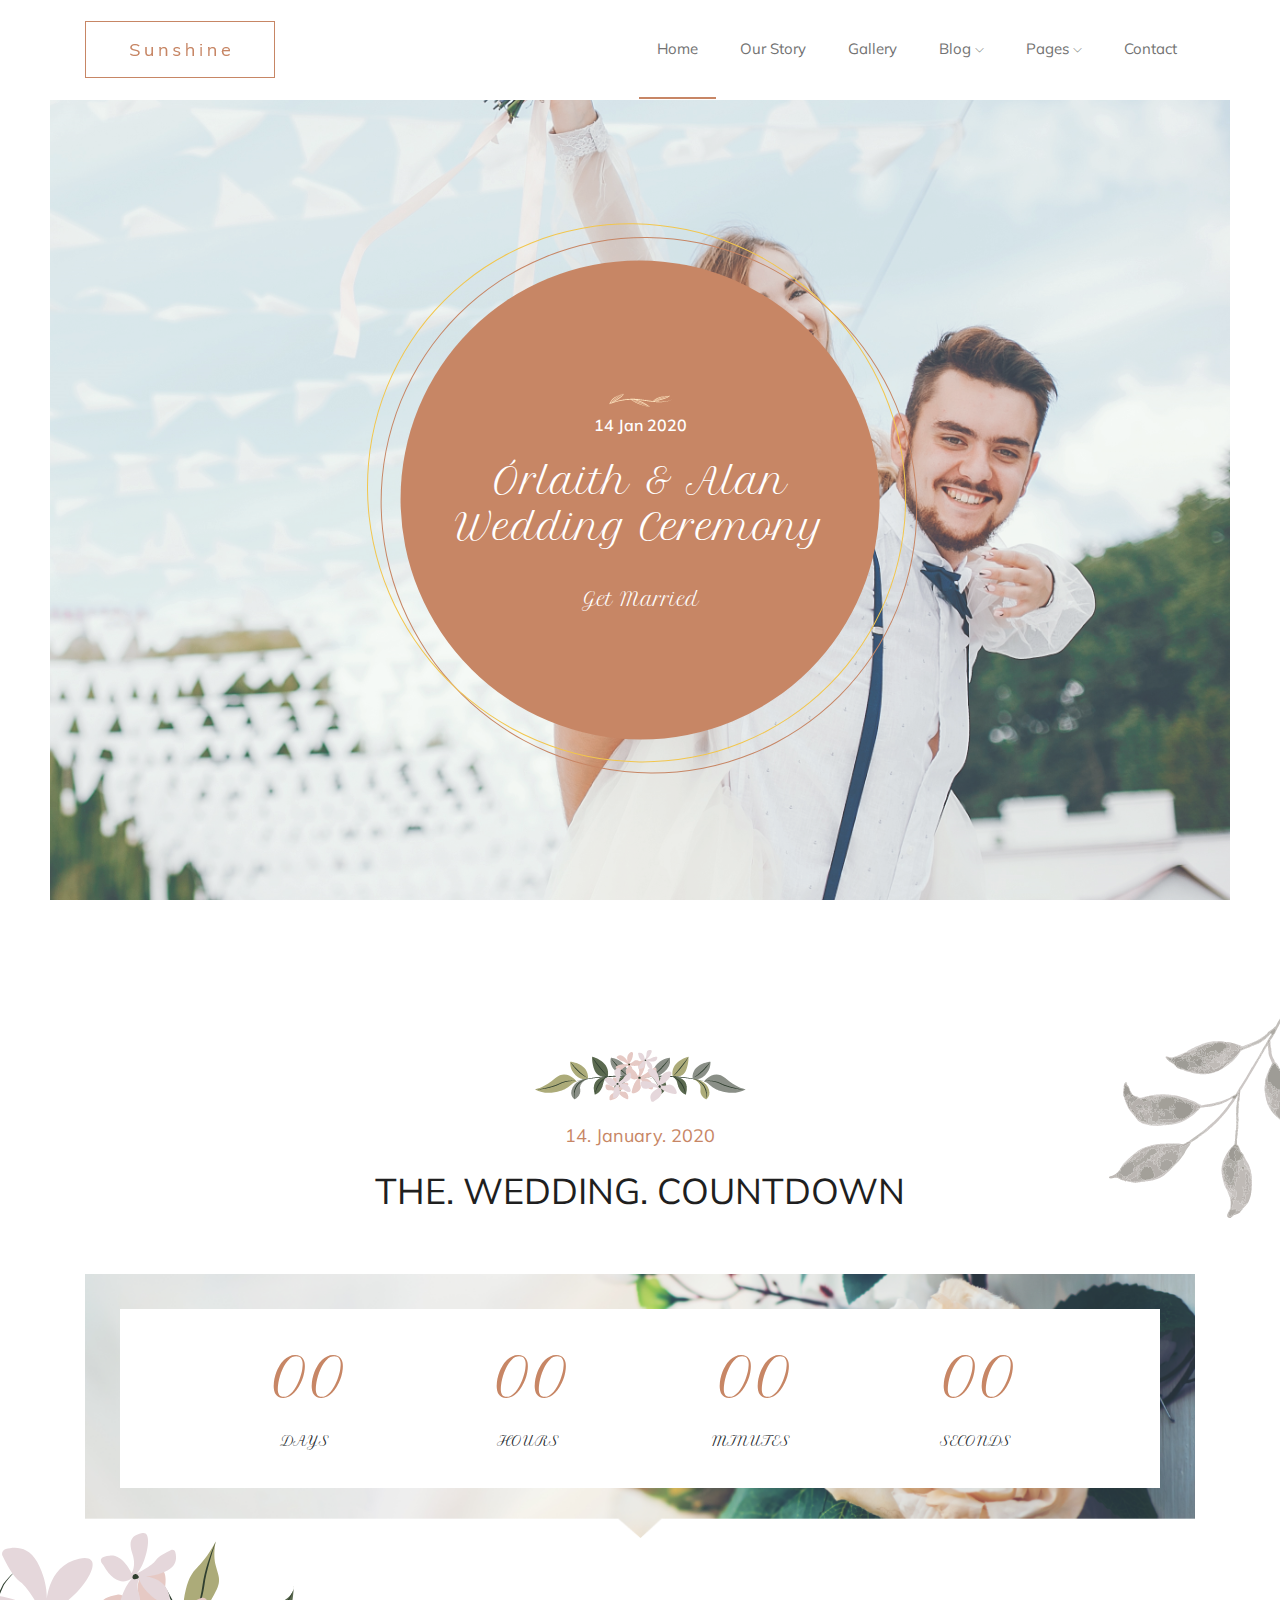
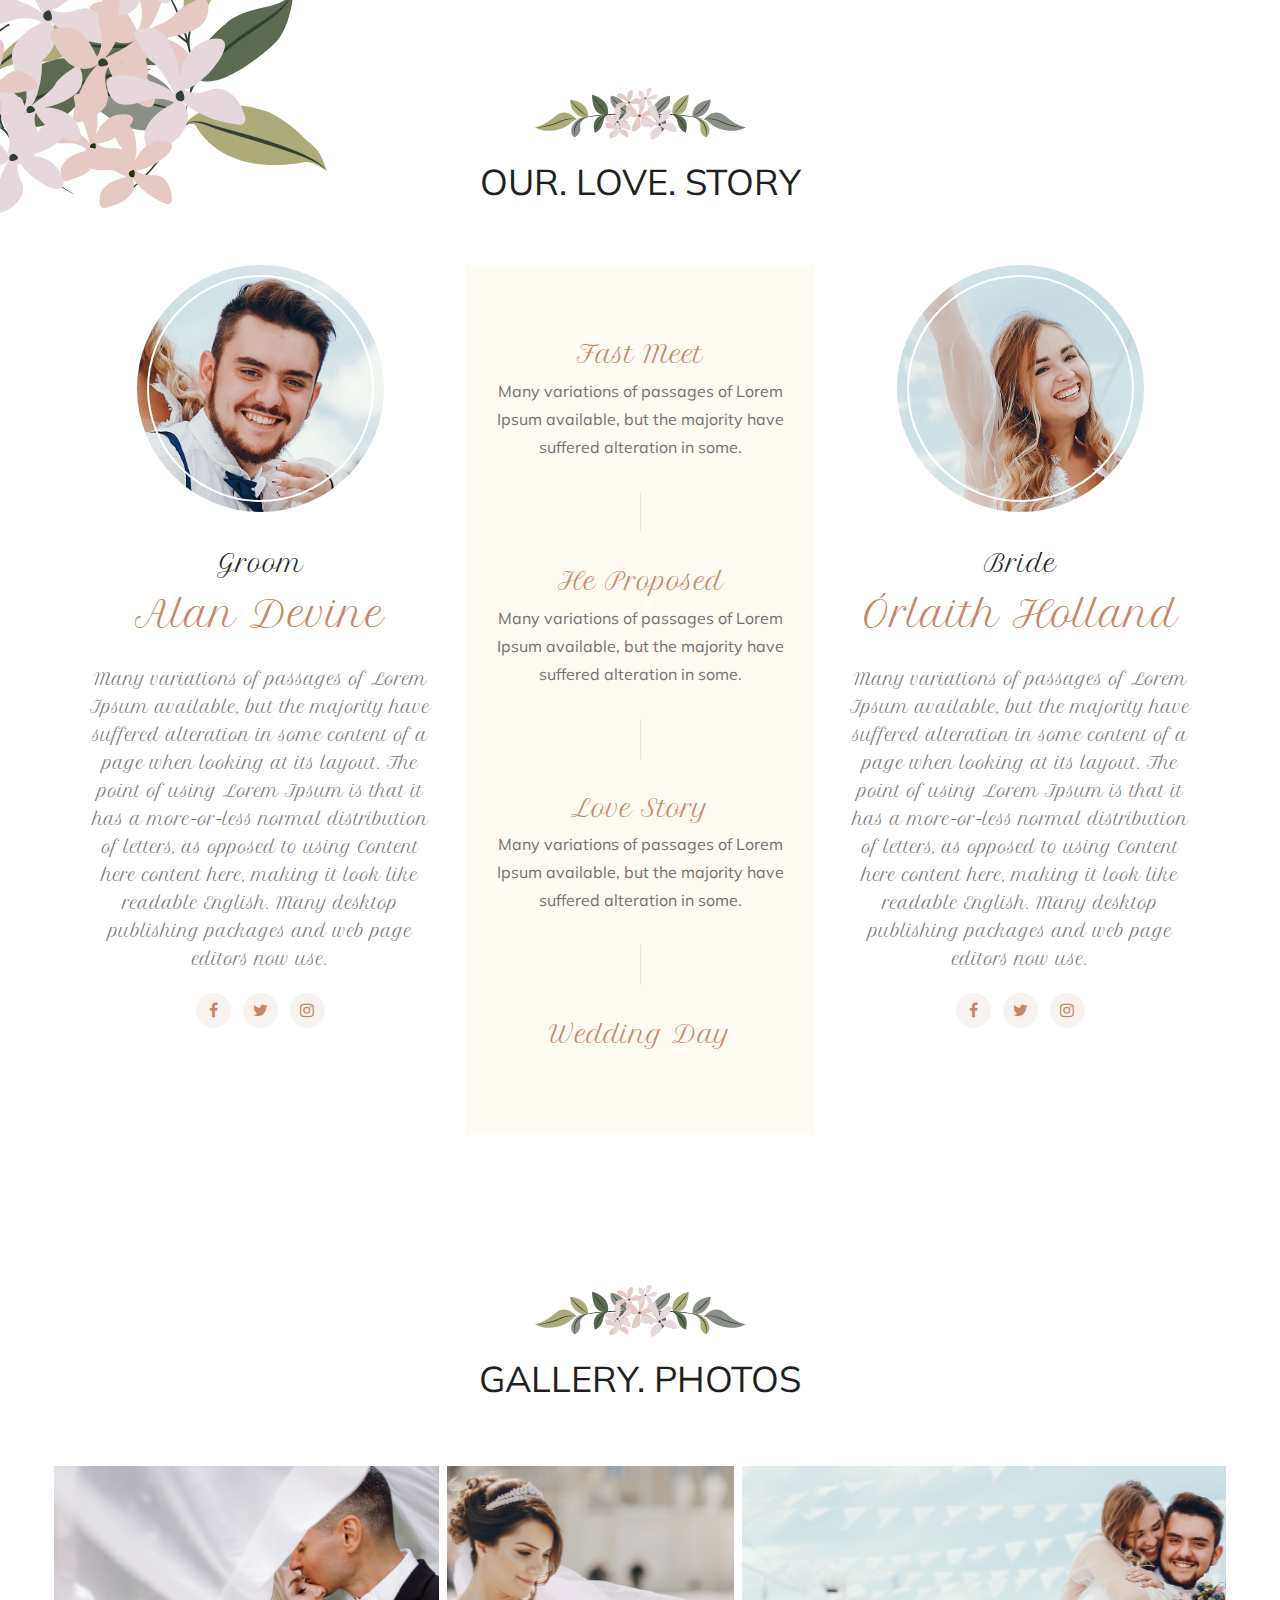
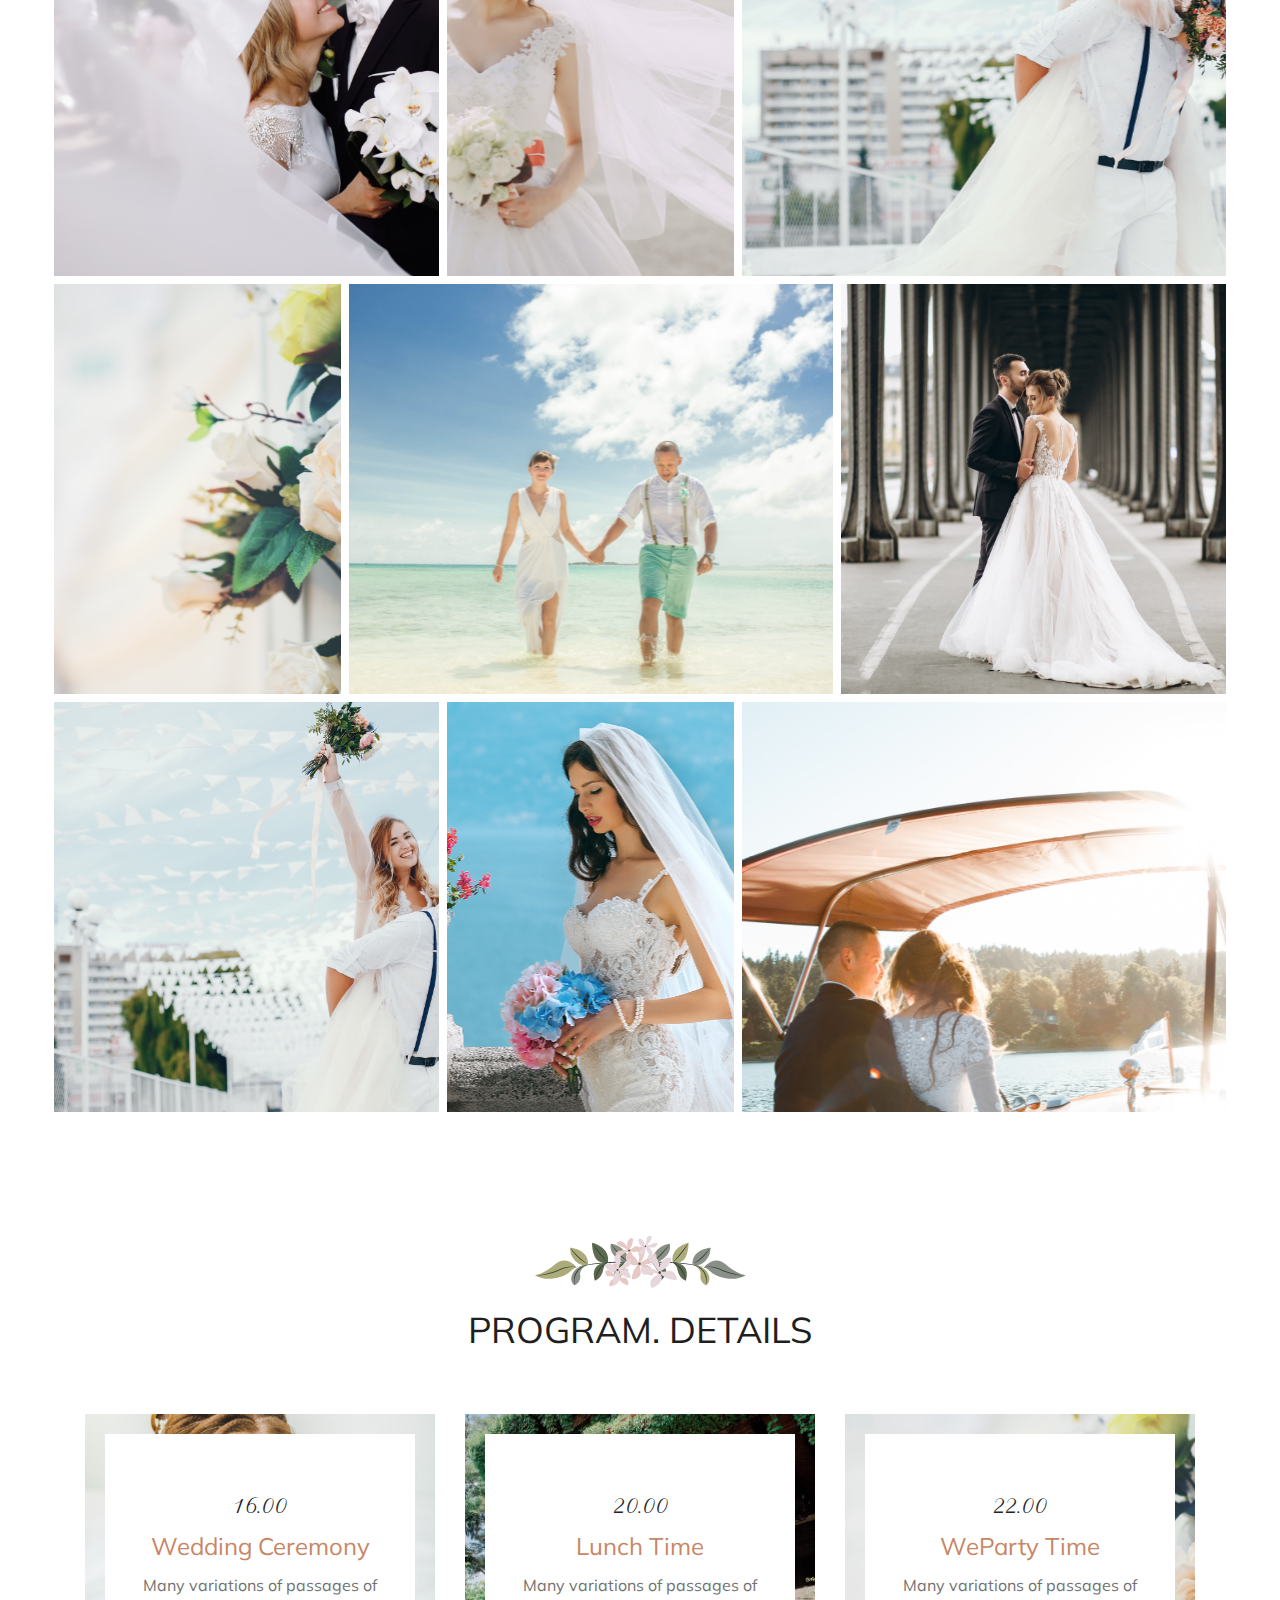
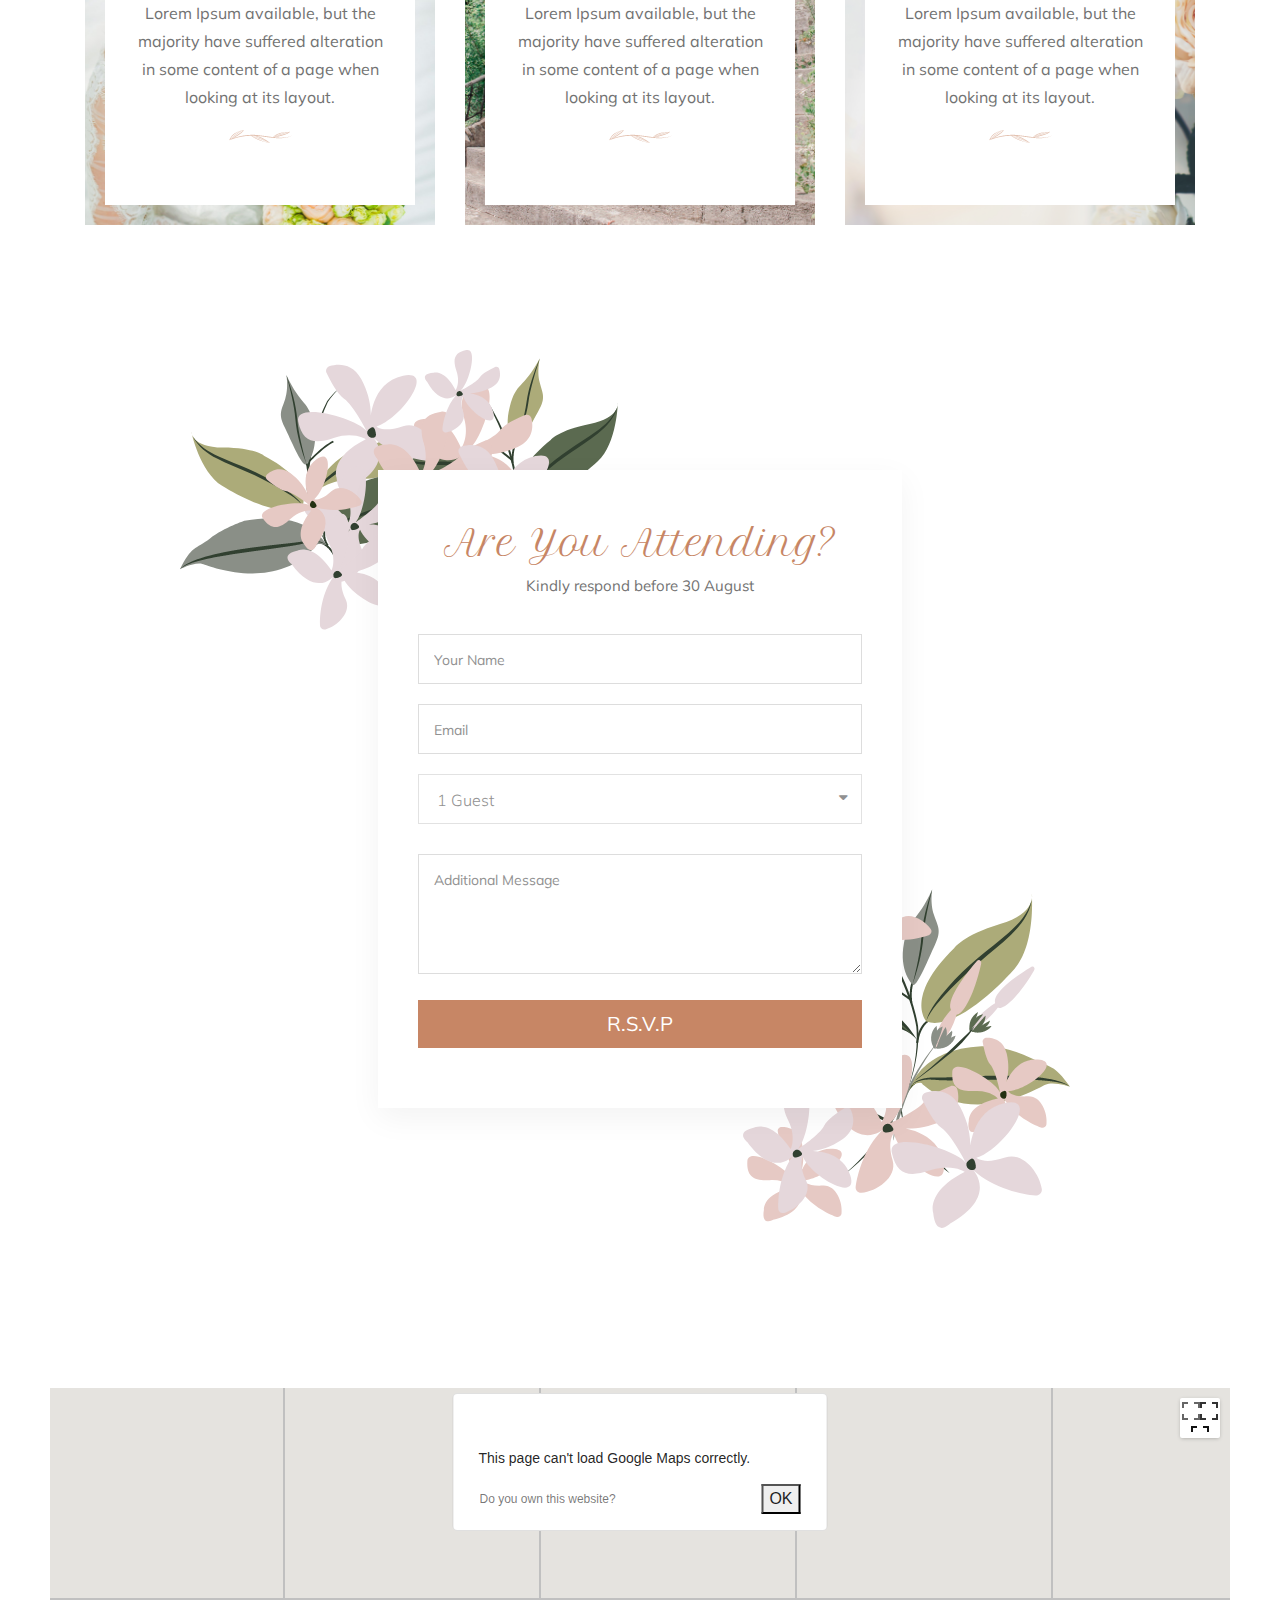
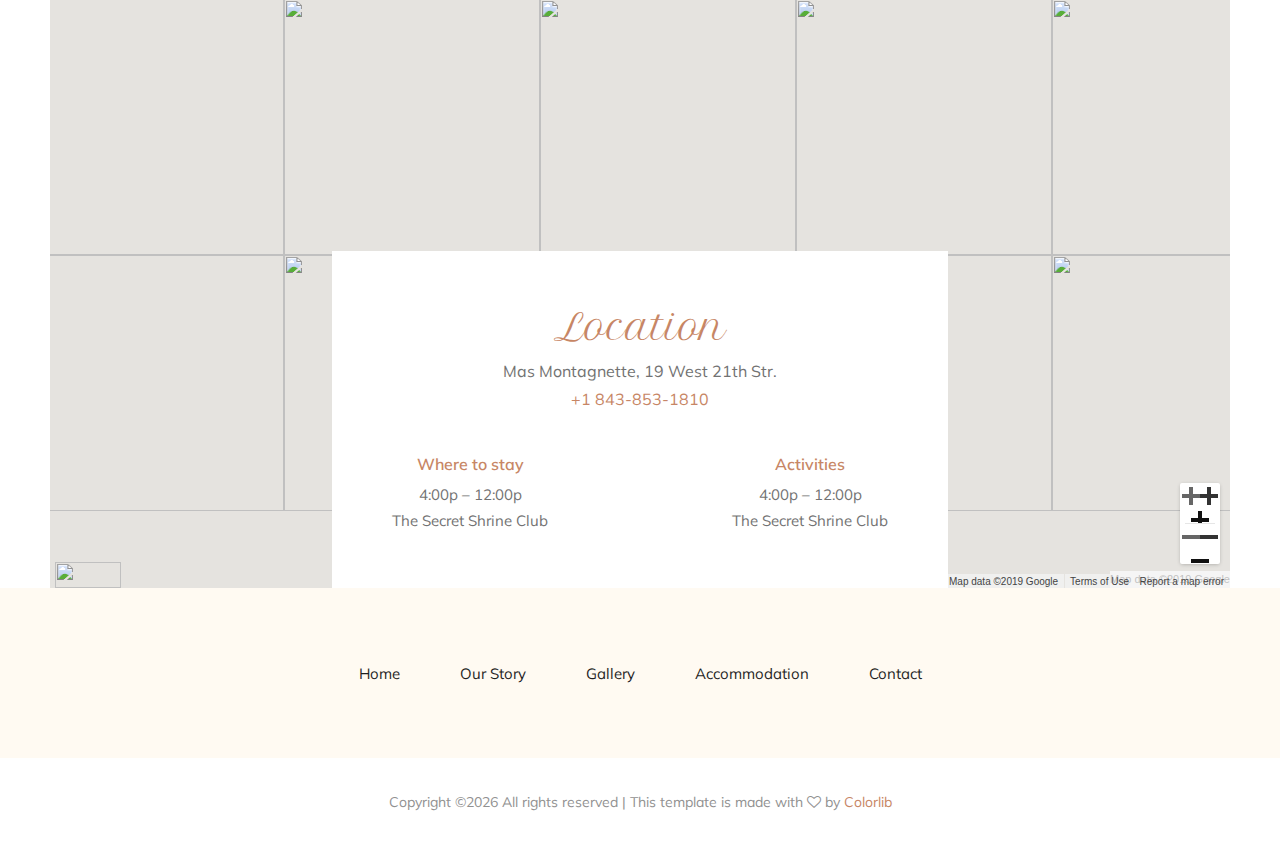
==== commit 4b44d985: "update names" ====
--- a/index.html
+++ b/index.html
@@ -86,7 +86,7 @@
                 <div class="text_inner">
                     <img src="img/banner/ornaments.png" alt="">
                     <h4>14 Jan 2020</h4>
-                    <h3>Anjelina & Jack <br>
+                    <h3>Órlaith & Alan <br>
                         Wedding Ceremony</h3>
                     <span>Get Married</span>
                 </div>
@@ -141,7 +141,7 @@
                             <img src="img/story/1.png" alt="">
                         </div>
                         <span>Groom</span>
-                        <h3>Jack Wonner</h3>
+                        <h3>Alan Devine</h3>
                         <p>Many variations of passages of Lorem Ipsum available, but the majority have suffered
                             alteration in some content of a page when looking at its layout. The point of using Lorem
                             Ipsum is that it has a more-or-less normal distribution of letters, as opposed to using
@@ -184,7 +184,7 @@
                             <img src="img/story/2.png" alt="">
                         </div>
                         <span>Bride</span>
-                        <h3>Anjelina Kona</h3>
+                        <h3>Órlaith Holland</h3>
                         <p>Many variations of passages of Lorem Ipsum available, but the majority have suffered
                             alteration in some content of a page when looking at its layout. The point of using Lorem
                             Ipsum is that it has a more-or-less normal distribution of letters, as opposed to using
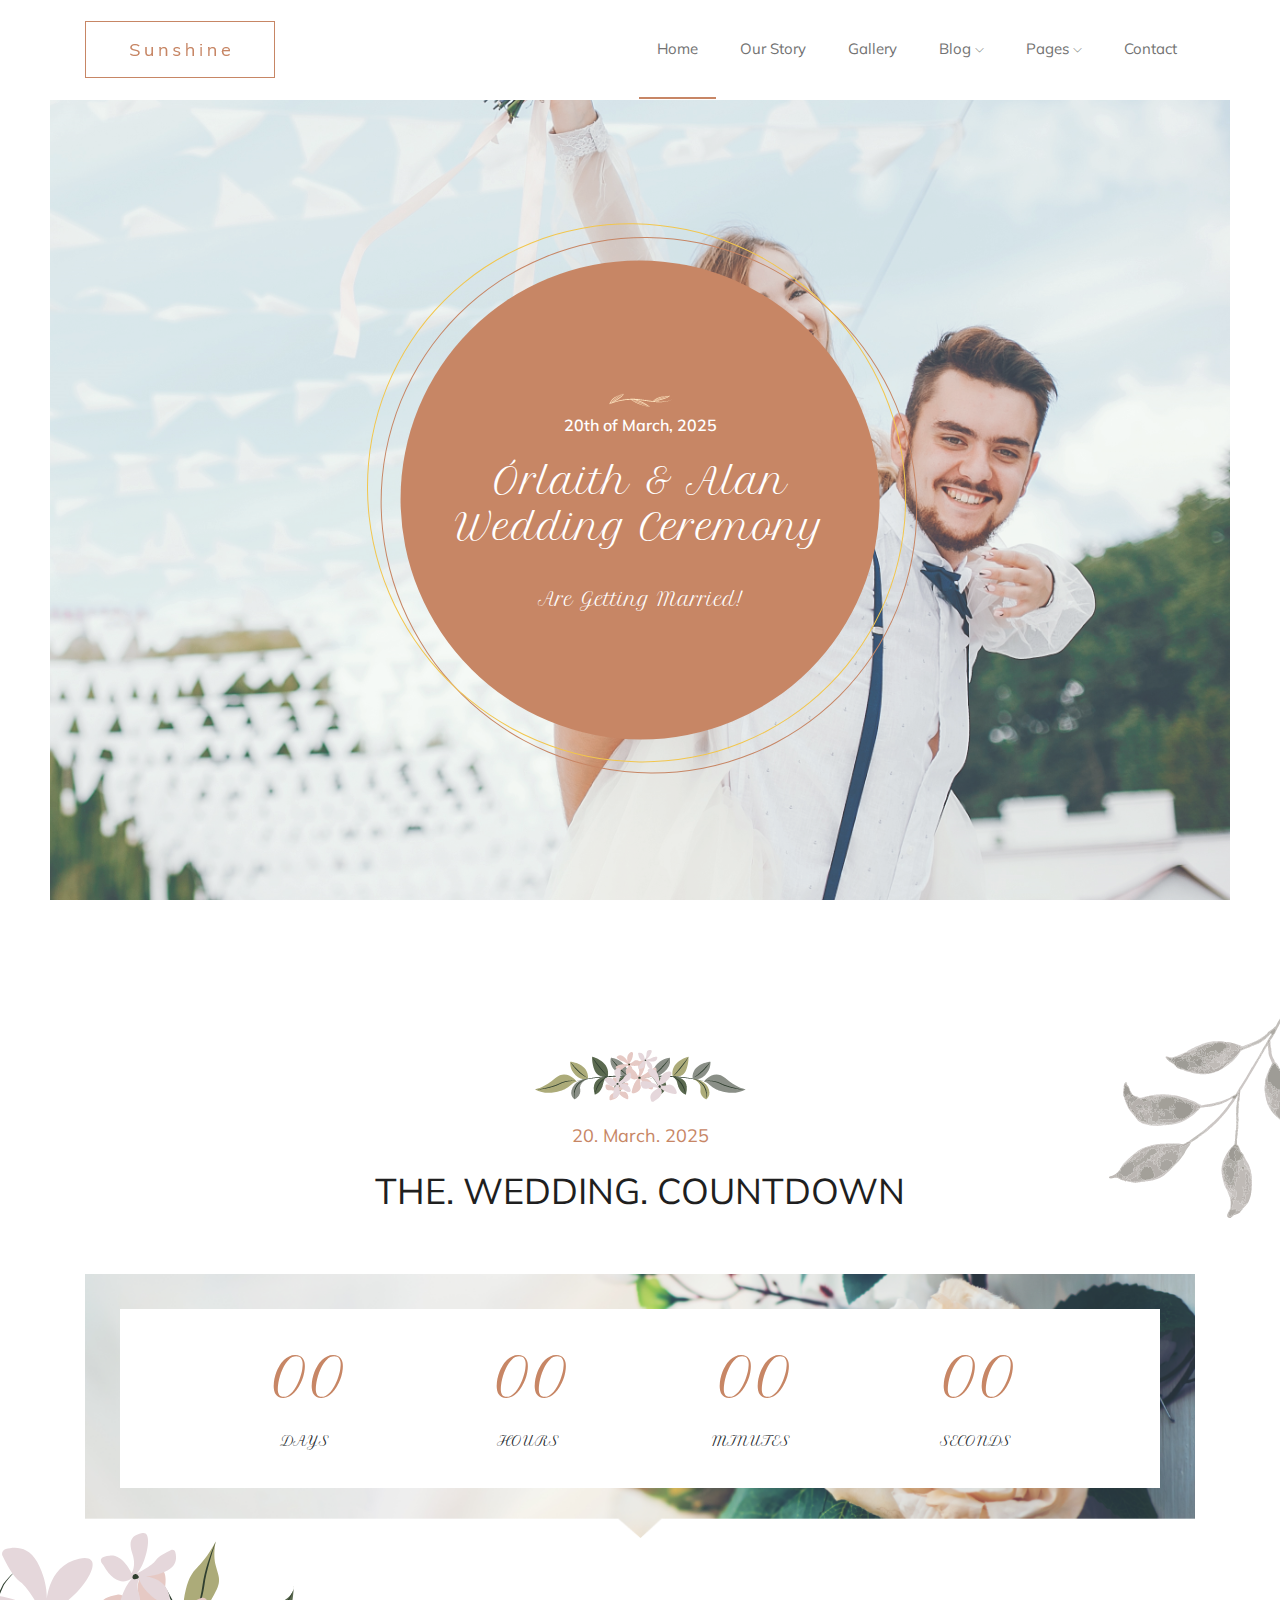
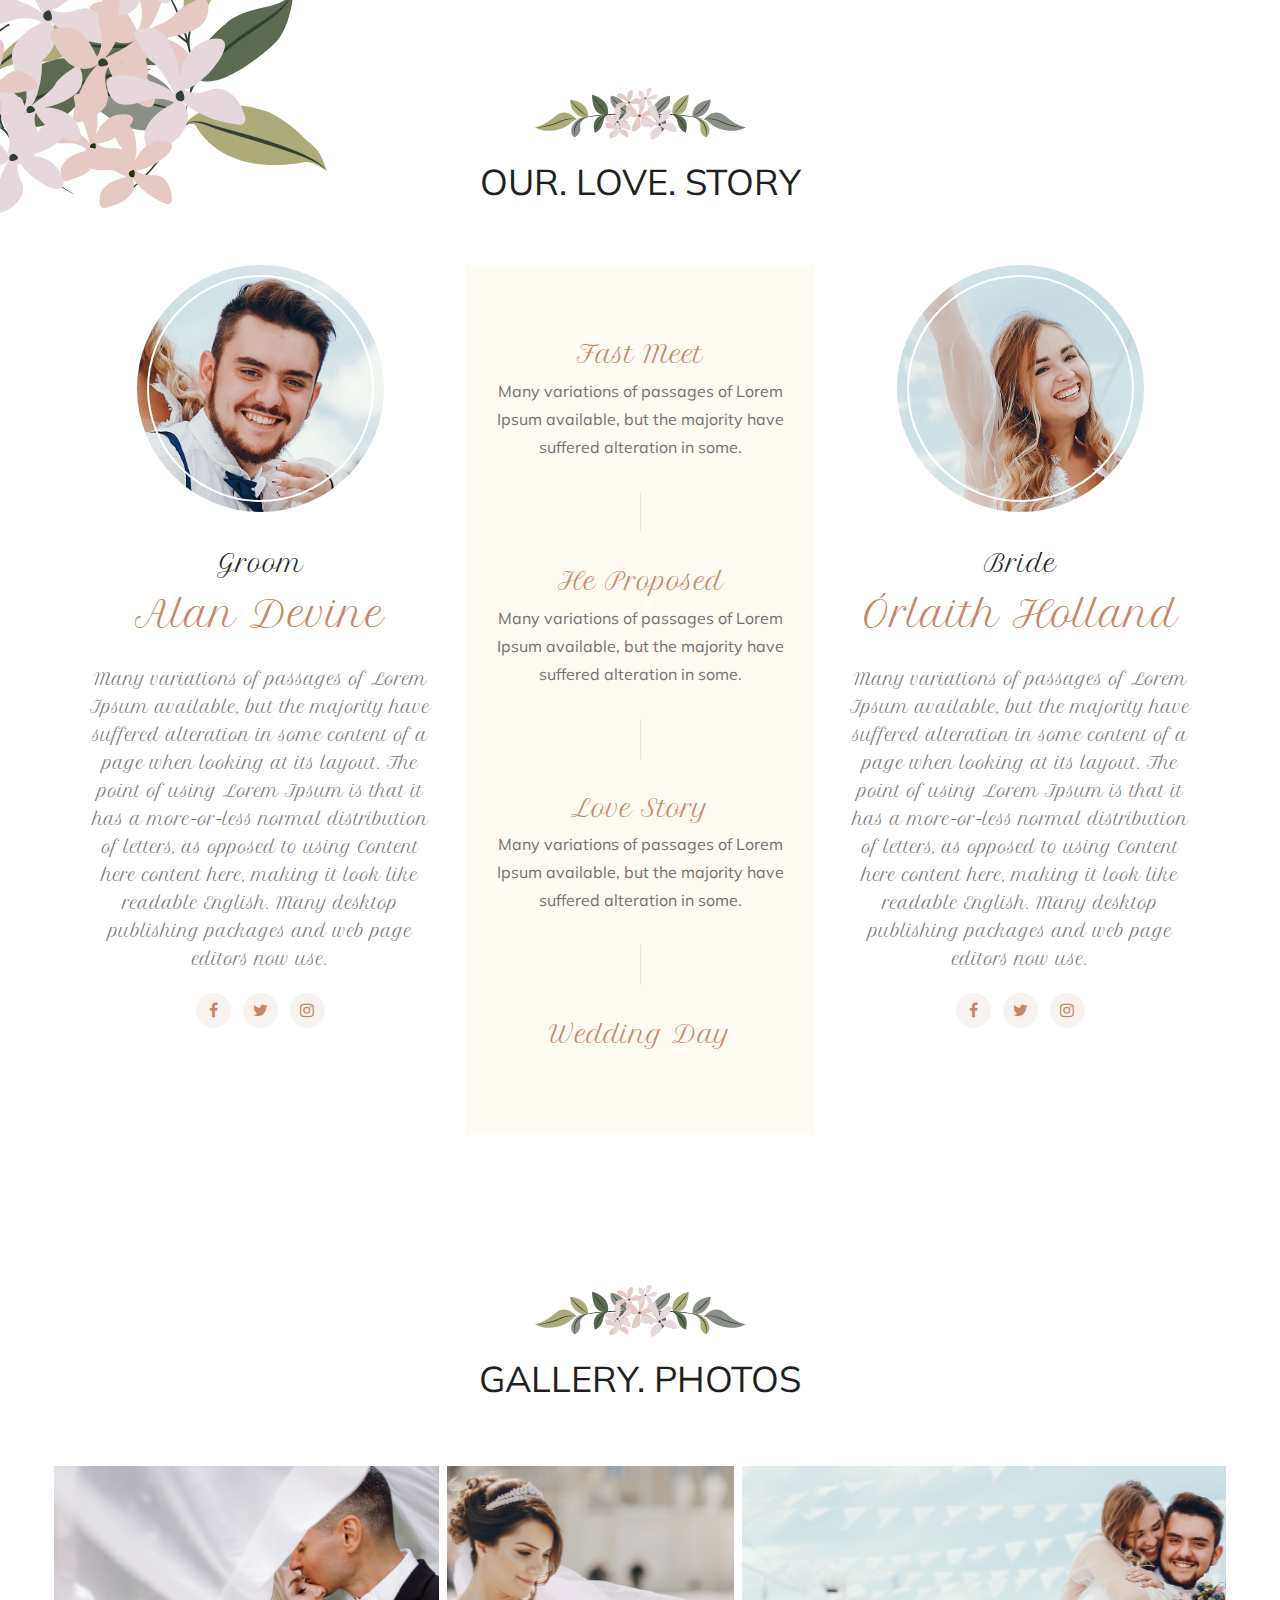
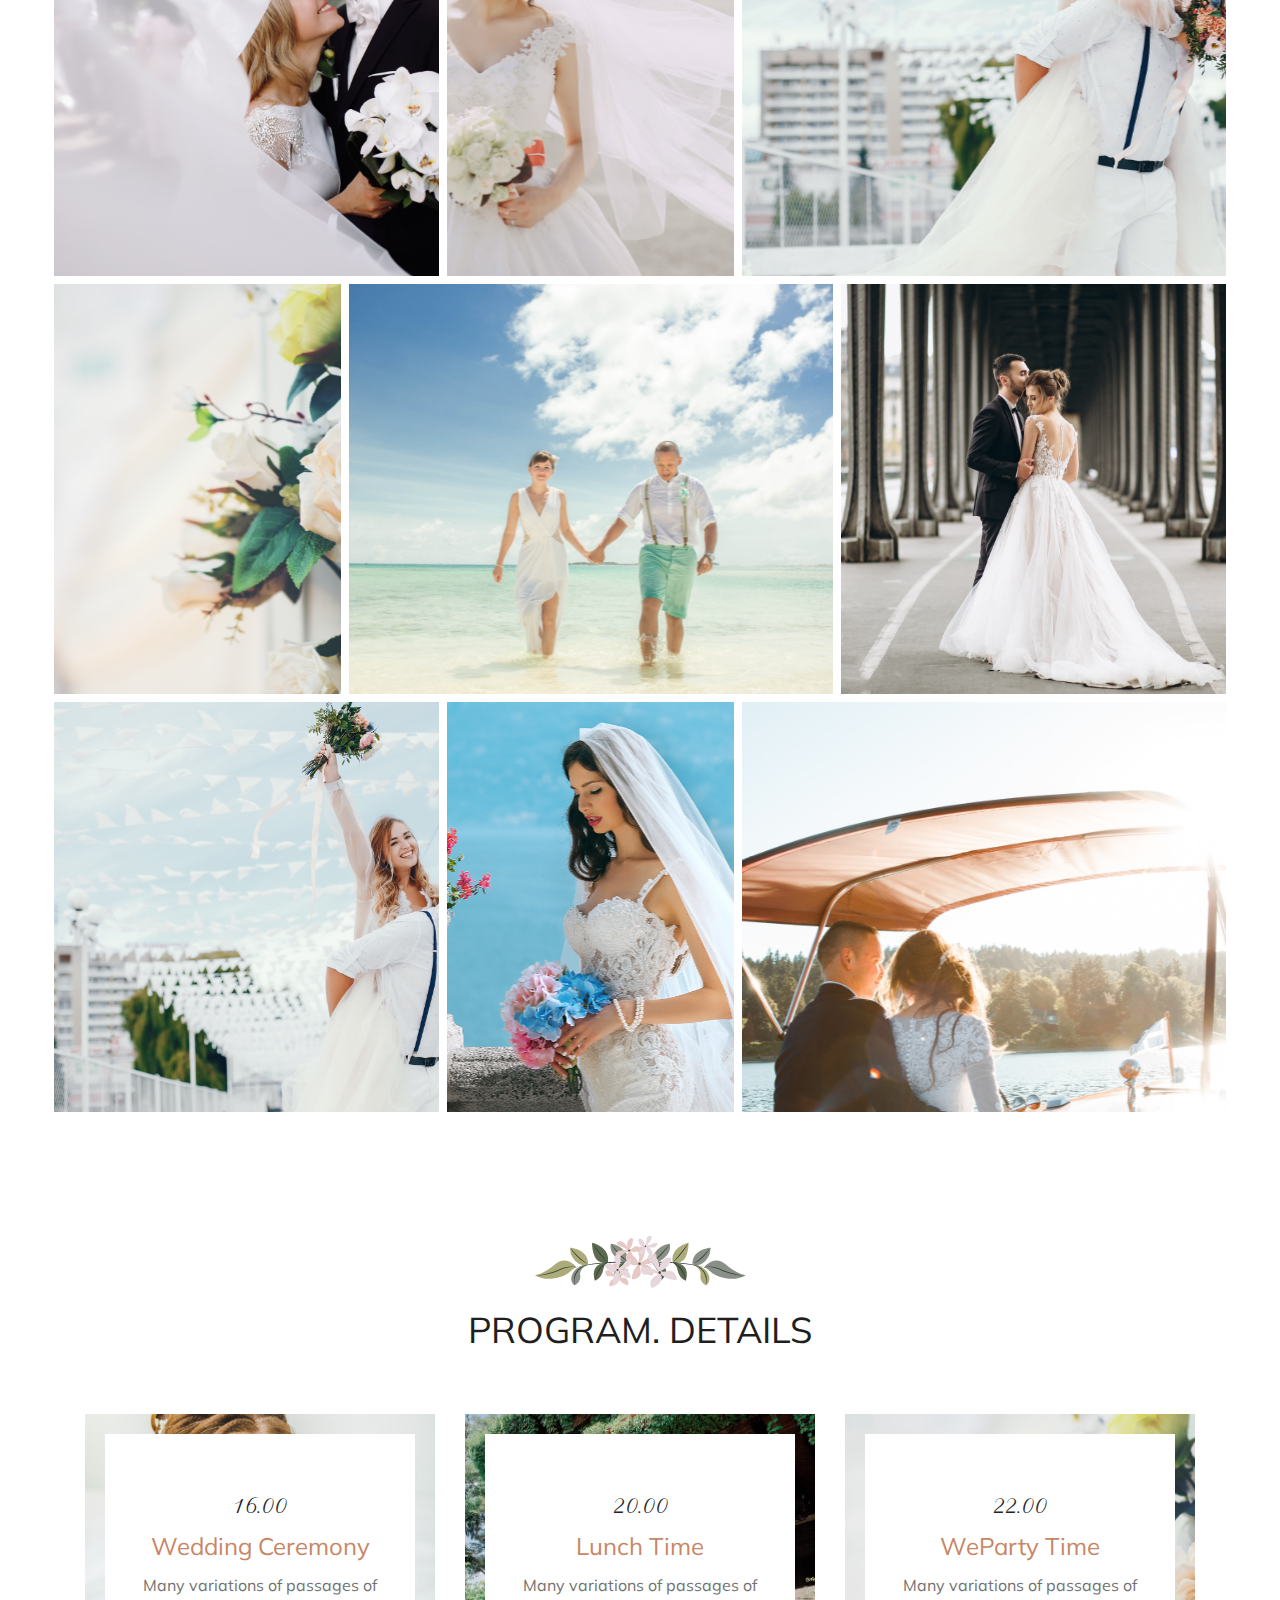
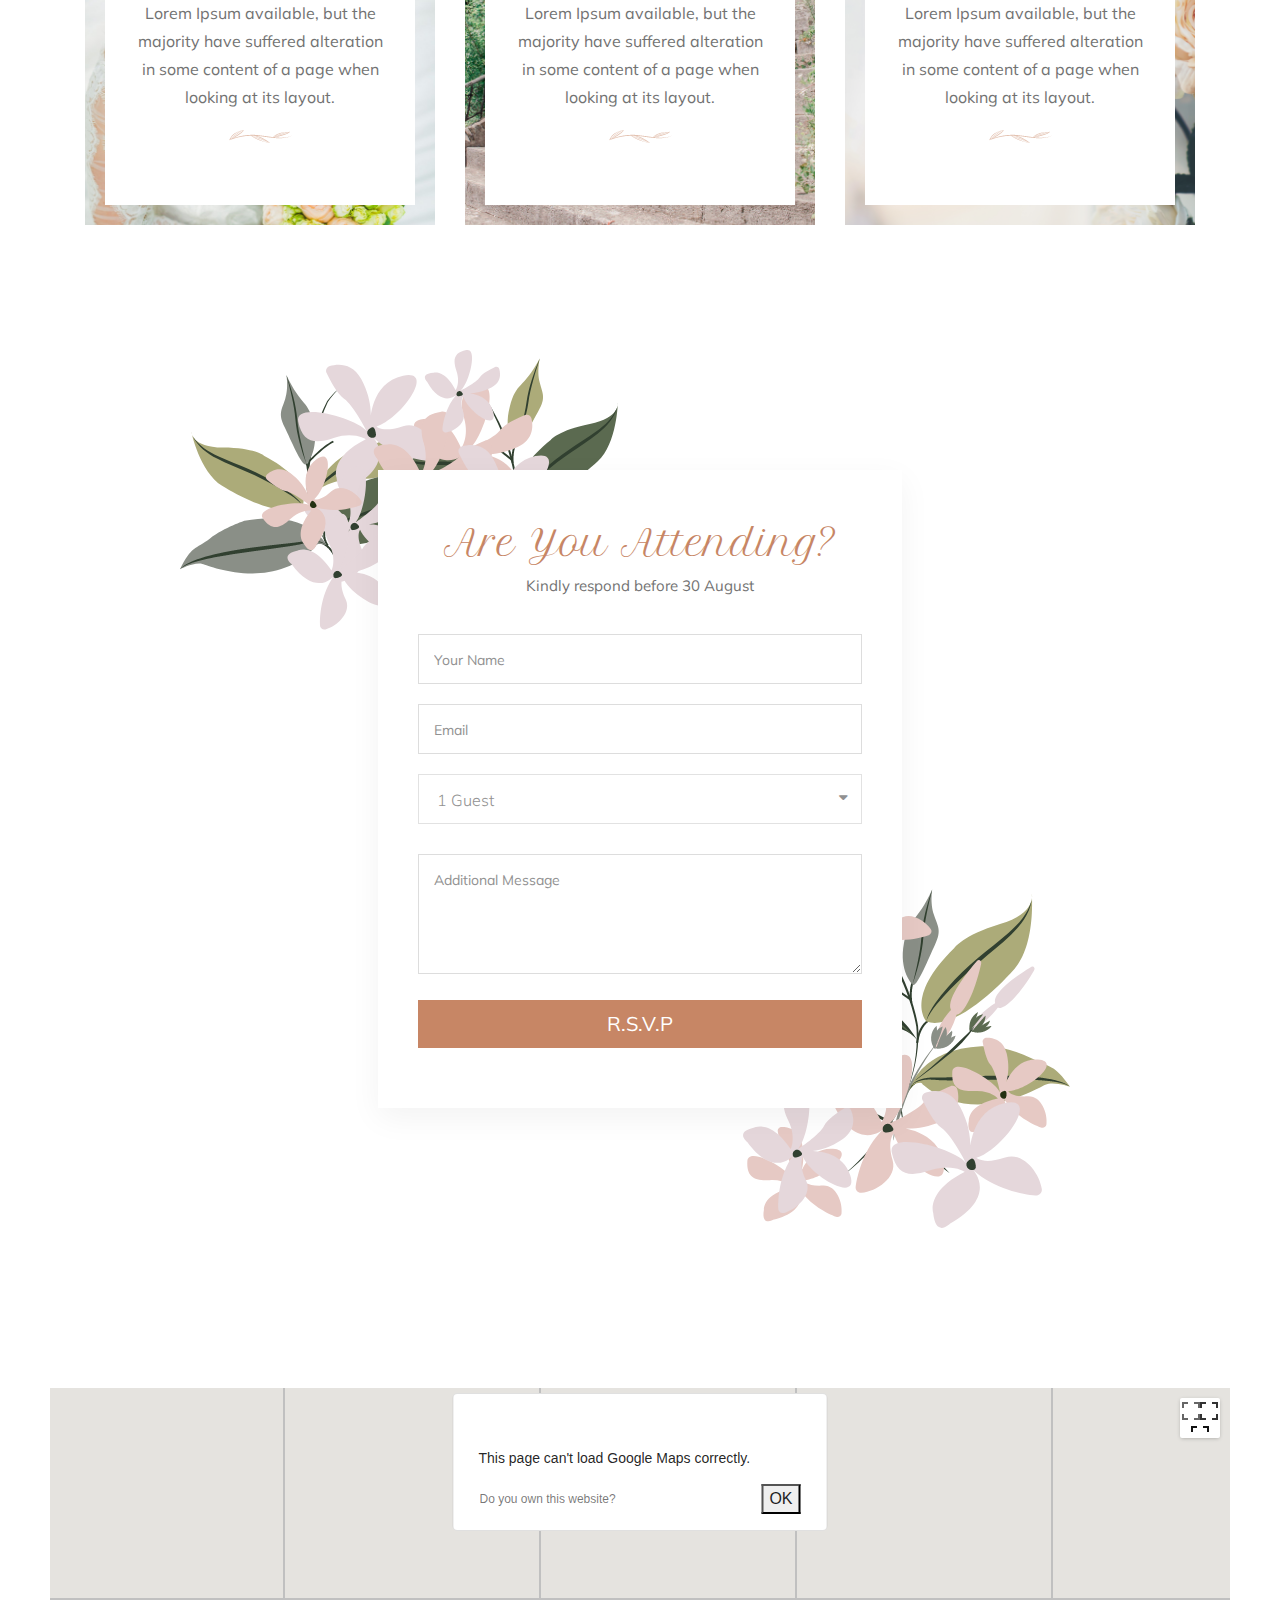
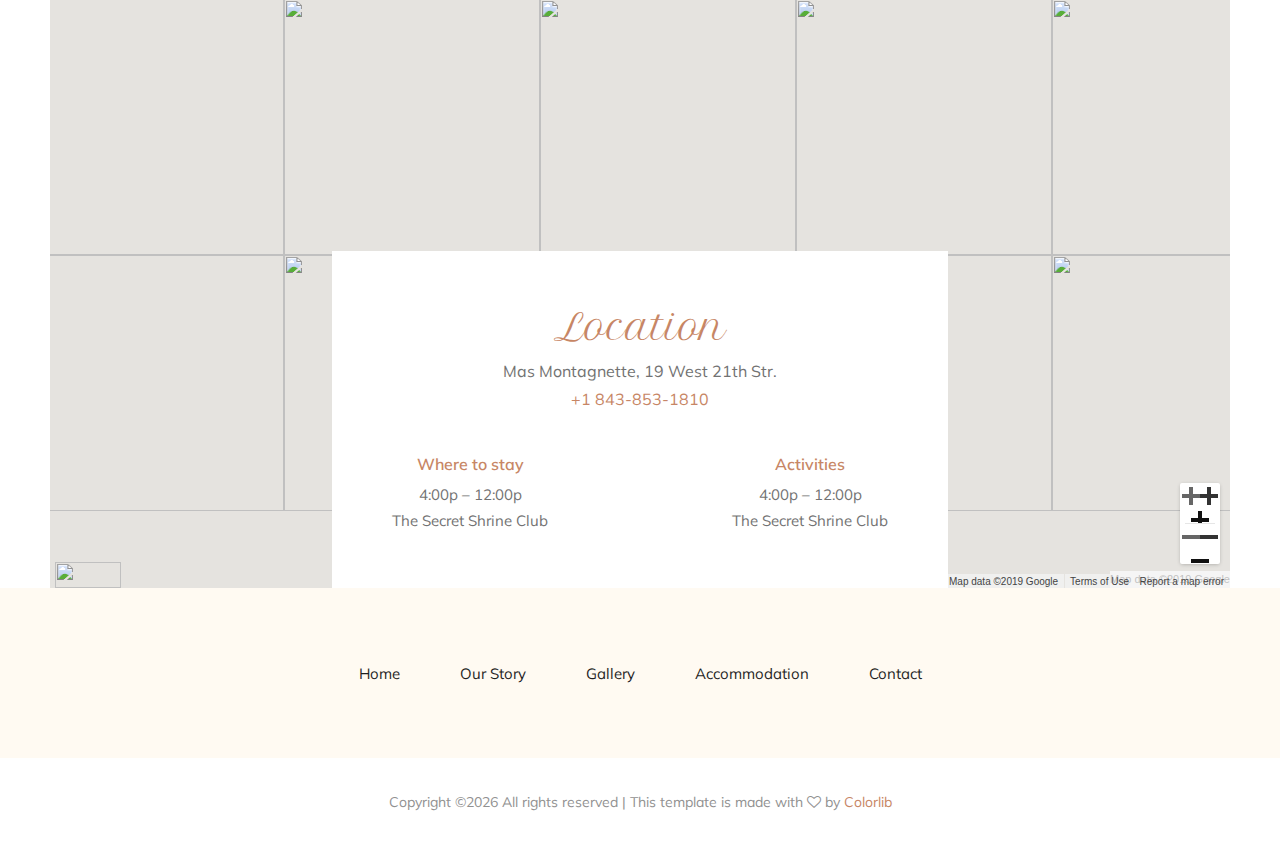
==== commit 5bba05ce: "adds details" ====
--- a/index.html
+++ b/index.html
@@ -4,7 +4,7 @@
 <head>
     <meta charset="utf-8">
     <meta http-equiv="x-ua-compatible" content="ie=edge">
-    <title>Weeding</title>
+    <title>Wedding</title>
     <meta name="description" content="">
     <meta name="viewport" content="width=device-width, initial-scale=1">
 
@@ -85,10 +85,10 @@
             <div class="slider_text text-center">
                 <div class="text_inner">
                     <img src="img/banner/ornaments.png" alt="">
-                    <h4>14 Jan 2020</h4>
-                    <h3>Órlaith & Alan <br>
+                    <h4>20th of March, 2025</h4>
+                    <h3>Órlaith & Alan<br>
                         Wedding Ceremony</h3>
-                    <span>Get Married</span>
+                    <span>Are Getting Married!</span>
                 </div>
             </div>
         </div>
@@ -108,7 +108,7 @@
                 <div class="col-xl-12">
                     <div class="section_title text-center">
                         <img src="img/banner/flowers.png" alt="">
-                        <span>14. January. 2020</span>
+                        <span>20. March. 2025</span>
                         <h3>THE. WEDDING. Countdown</h3>
                     </div>
                 </div>
@@ -496,7 +496,7 @@
     <script src="js/main.js"></script>
 
     <script>
-        $('#clock').countdown('2020/01/07', function (event) {
+        $('#clock').countdown('2025/03/20', function (event) {
             $(this).html(event.strftime(
                 '<div class="countdown_wrap d-flex"><div  class="single_countdown"><h3>%D</h3><span>Days</span></div><div class="single_countdown"><h3>%H</h3><span>Hours</span></div><div class="single_countdown"><h3>%M</h3><span>Minutes</span></div><div class="single_countdown"><h3>%S</h3><span>Seconds</span></div></div>'
             ));
@@ -543,4 +543,4 @@
 
 </body>
 
-</html>+</html>
